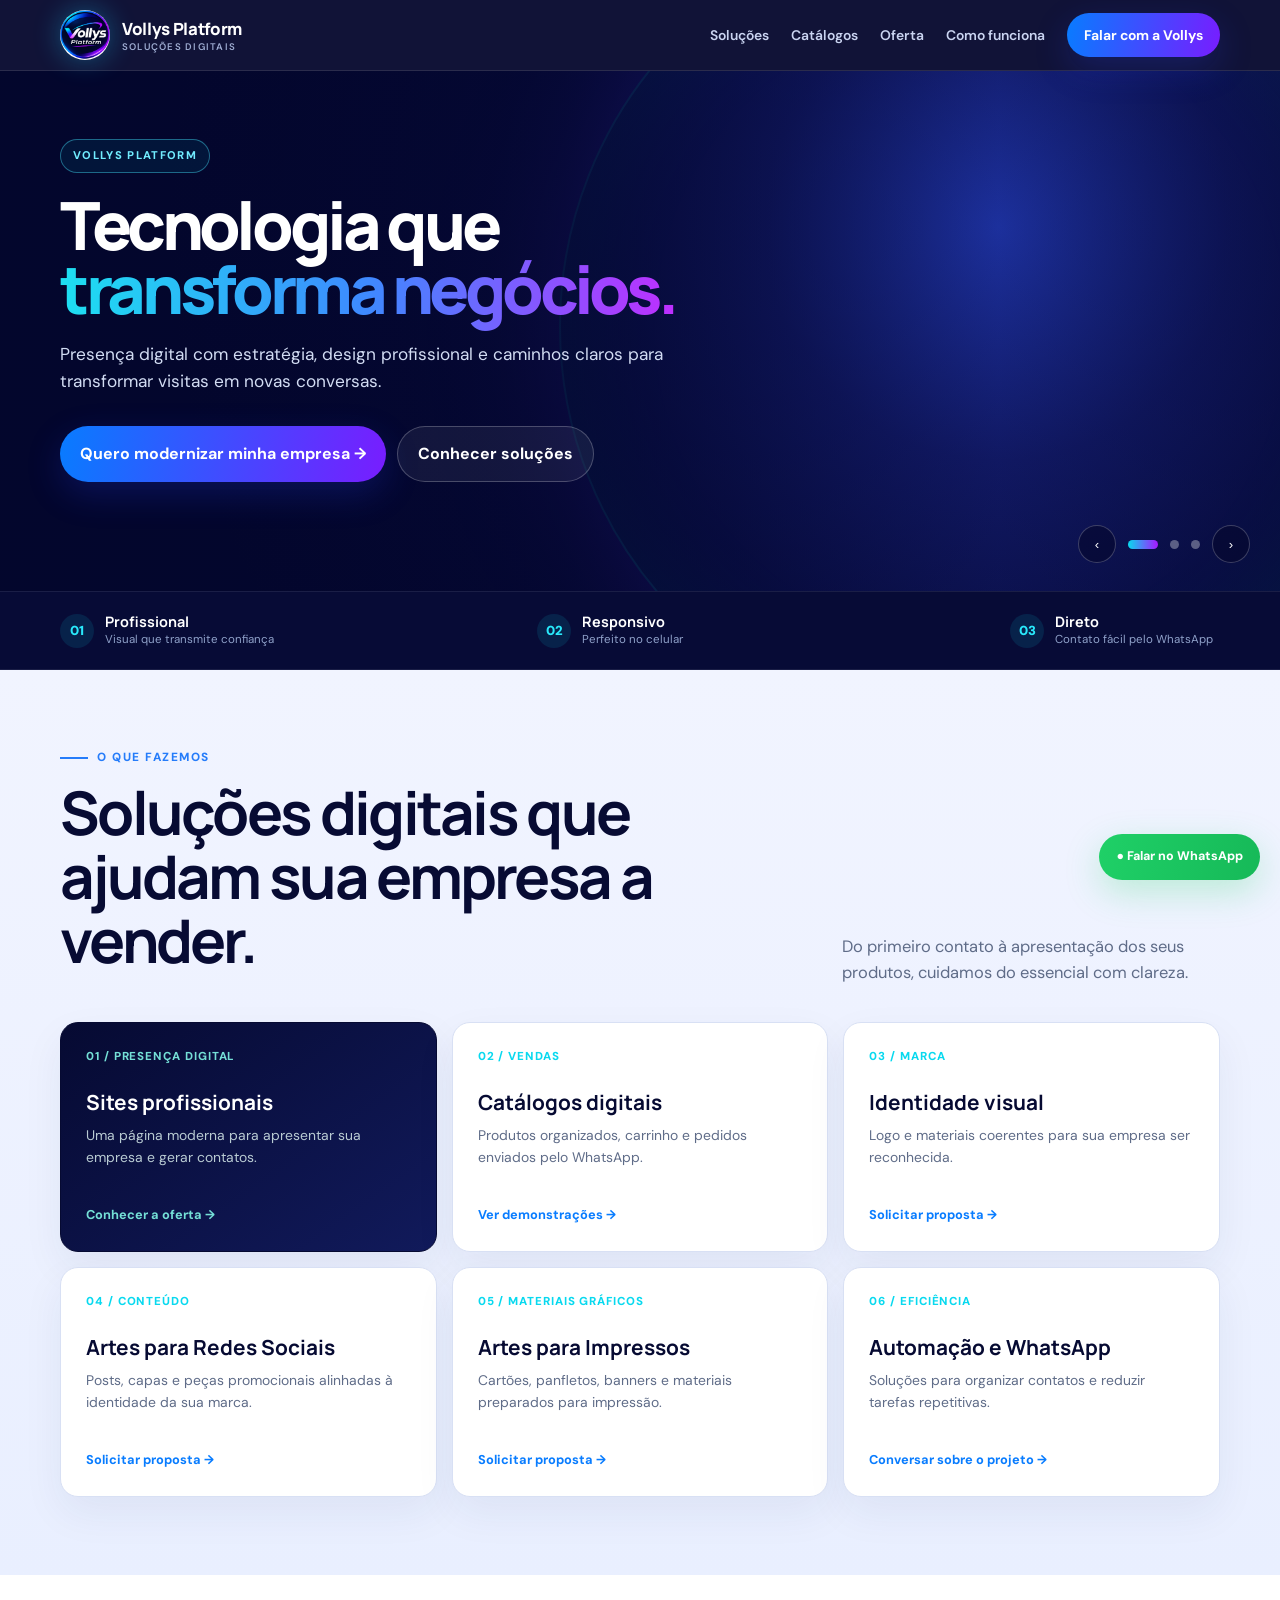
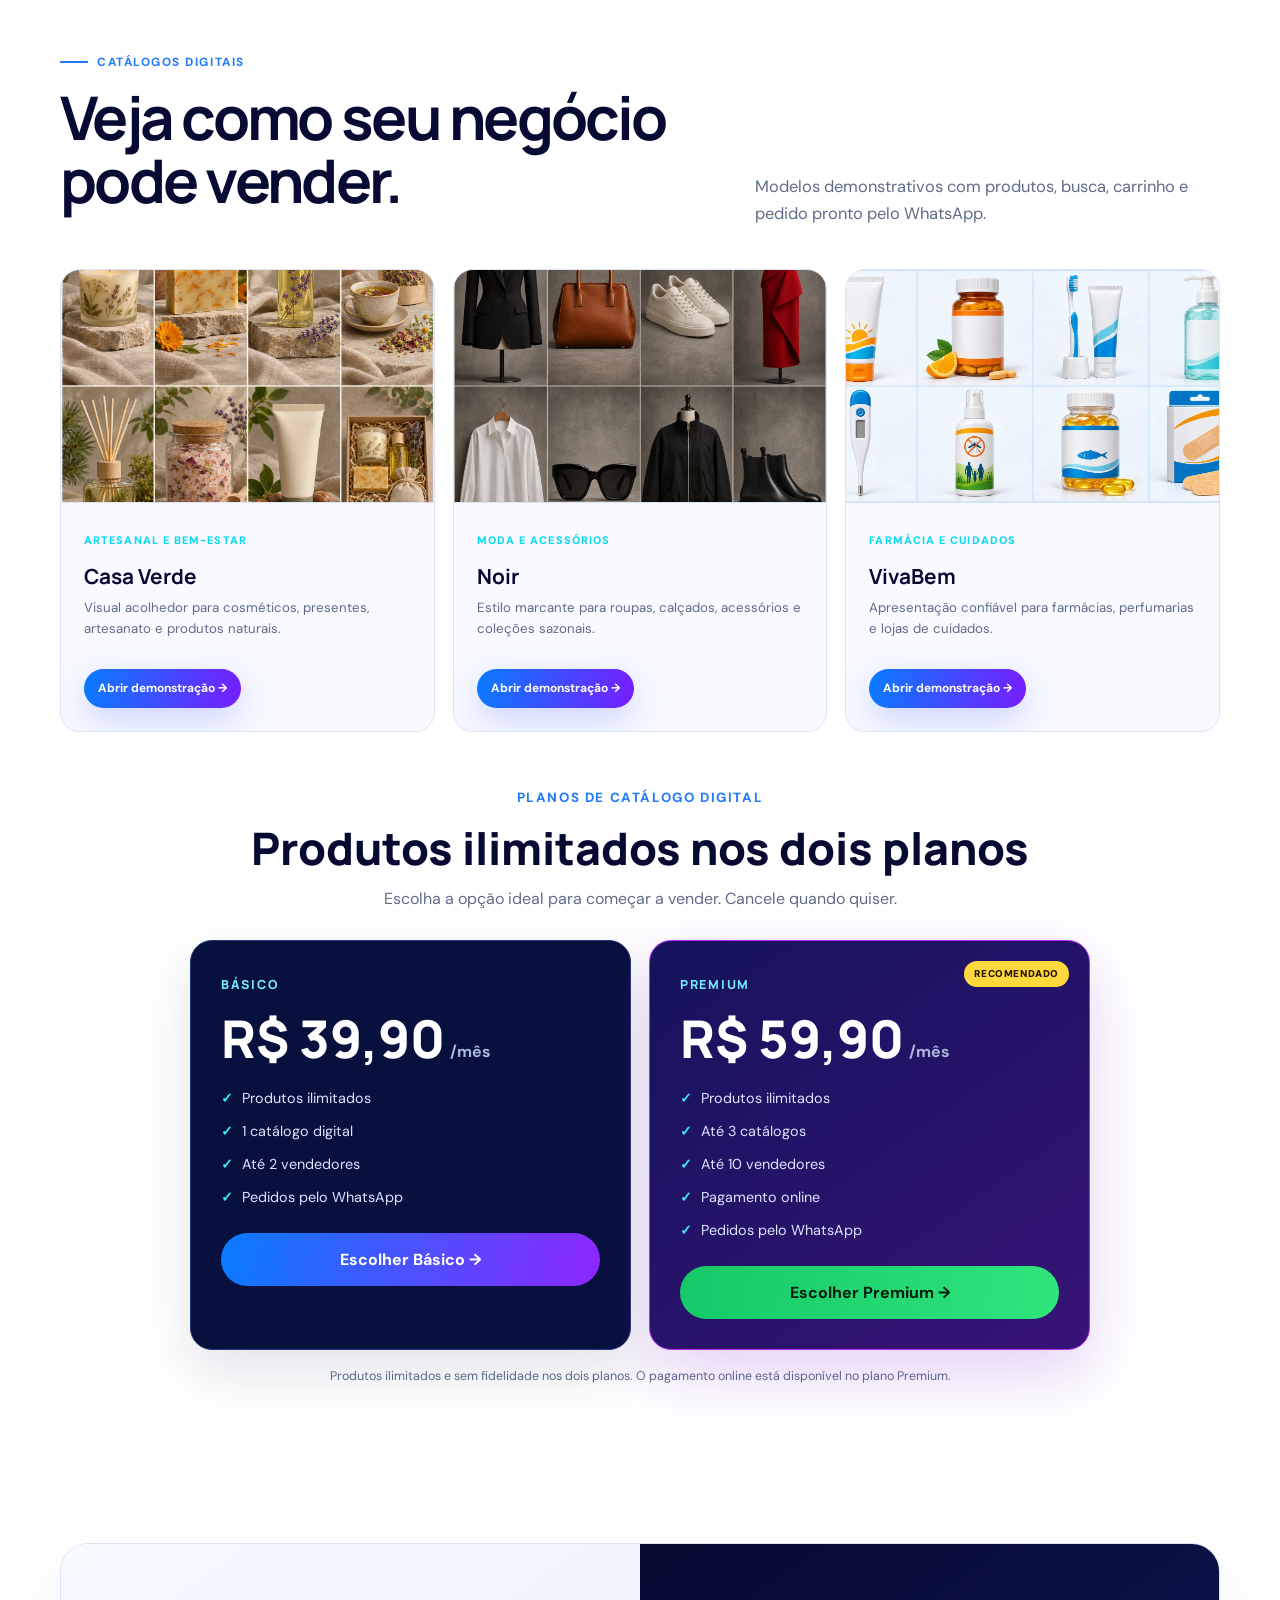
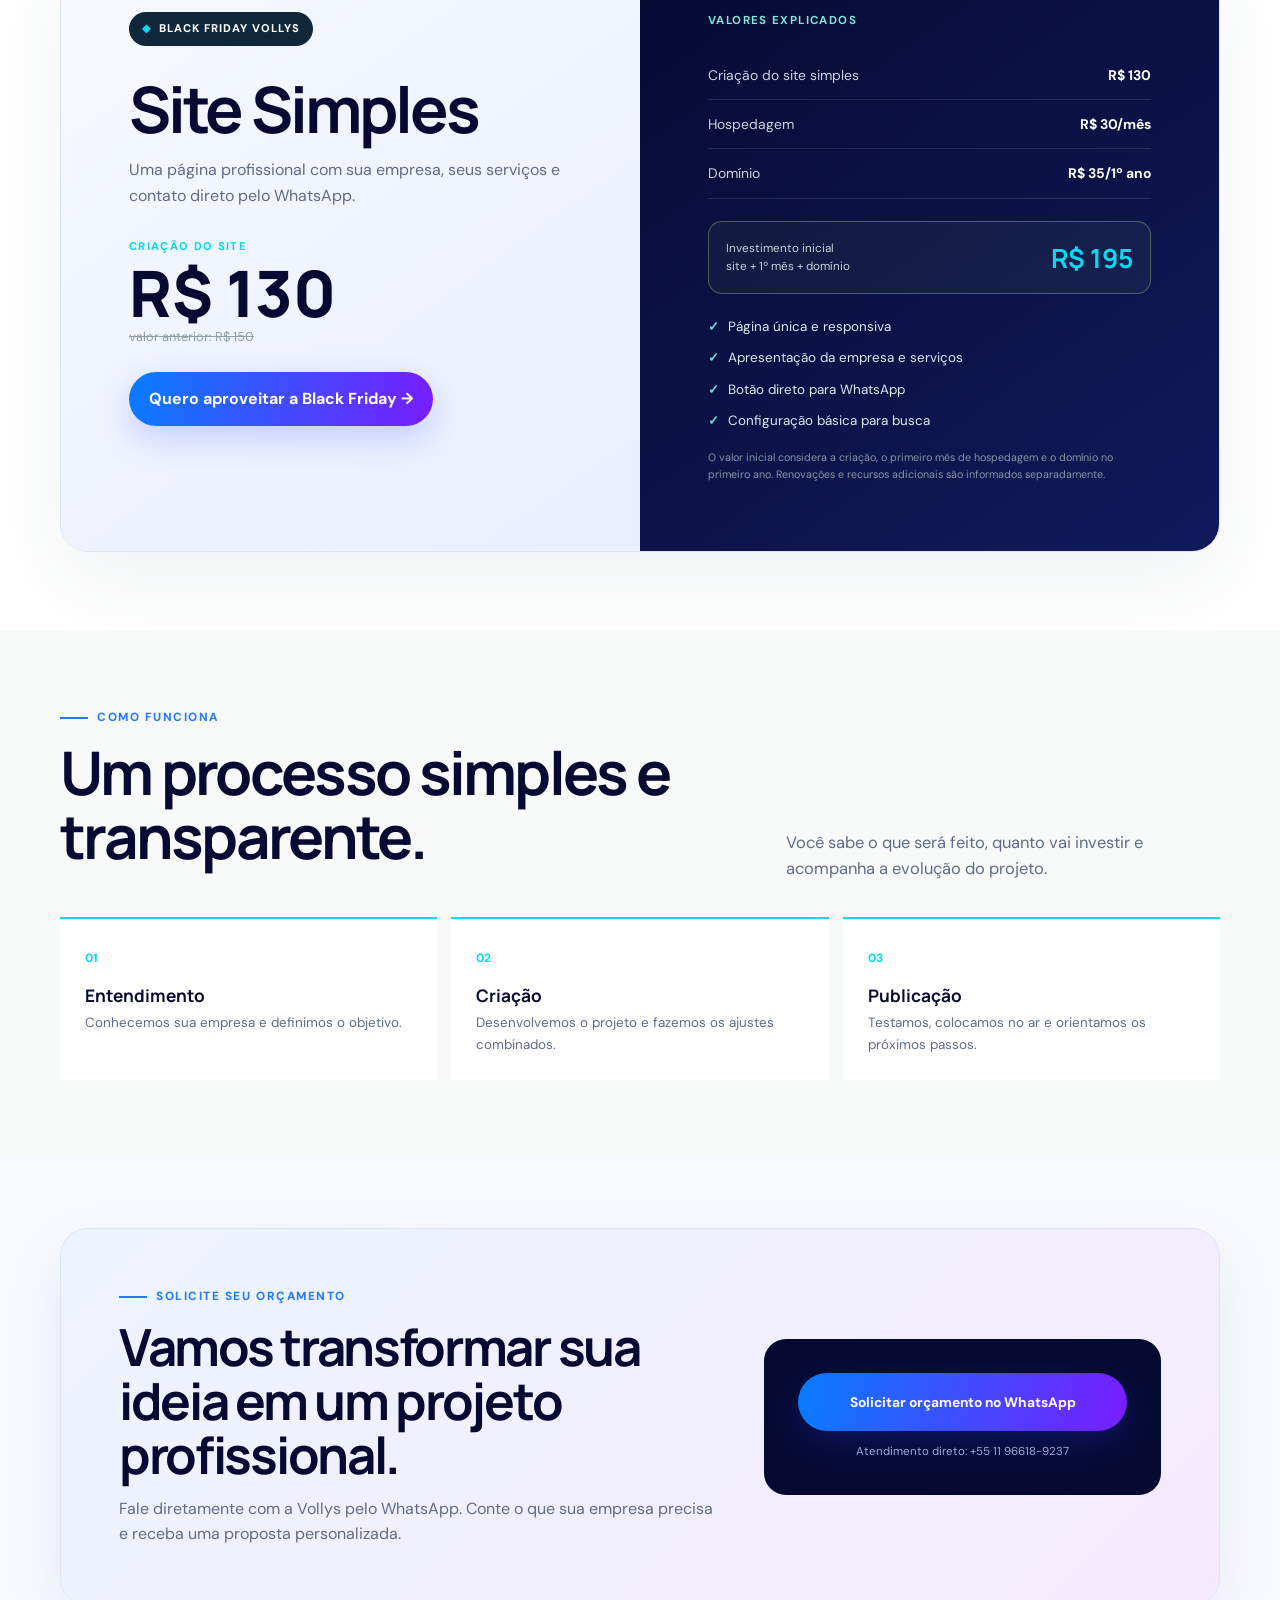
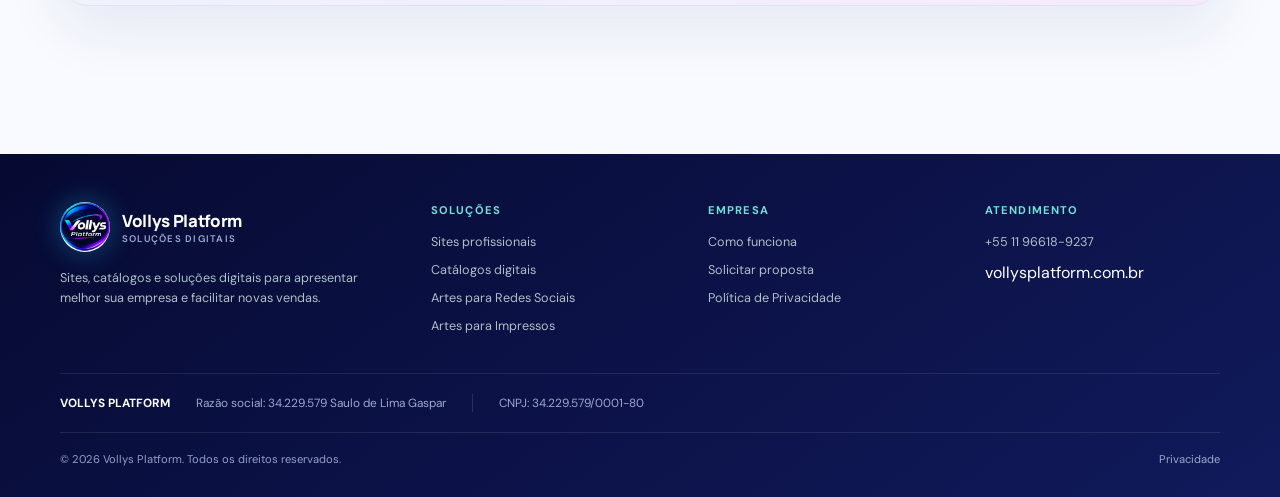
==== index.html @ c3d66399 "Corrige posição dos controles do carrossel" ====
<!DOCTYPE html><html lang="pt-BR"><head>
<meta charset="UTF-8"><meta name="viewport" content="width=device-width,initial-scale=1">
<title>Vollys Platform | Tecnologia que transforma negócios</title>
<meta name="description" content="Sites profissionais, catálogos digitais, automação e identidade visual para transformar sua presença digital em novas oportunidades.">
<link rel="canonical" href="https://vollysplatform.com.br/"><link rel="icon" href="assets/logo-vollys-2026.jpg?v=2"><link rel="apple-touch-icon" href="assets/logo-vollys-2026.jpg?v=2">
<meta property="og:title" content="Vollys Platform | Tecnologia que transforma negócios"><meta property="og:description" content="Sites profissionais, catálogos digitais e automação para sua empresa vender melhor."><meta property="og:image" content="https://vollysplatform.com.br/assets/capa-facebook-vollys.png?v=2">
<link rel="preconnect" href="https://fonts.googleapis.com"><link href="https://fonts.googleapis.com/css2?family=DM+Sans:wght@400;500;600;700&family=Manrope:wght@600;700;800&display=swap" rel="stylesheet">
<style>
:root{--ink:#10263a;--blue:#075b80;--teal:#14a9a4;--mint:#dff5f0;--paper:#fbfdfc;--soft:#eef4f5;--muted:#617584;--line:#dce7e9;--lime:#b9ed72}*{box-sizing:border-box;margin:0;padding:0}html{scroll-behavior:smooth}body{font-family:"DM Sans",sans-serif;color:var(--ink);background:var(--paper);line-height:1.6;overflow-x:hidden}a{text-decoration:none;color:inherit}.wrap{width:min(1160px,calc(100% - 40px));margin:auto}.kicker{display:flex;align-items:center;gap:9px;color:var(--teal);font-size:.74rem;font-weight:800;letter-spacing:.13em;text-transform:uppercase}.kicker:before{content:"";width:28px;height:2px;background:currentColor}.title{font:700 clamp(2.15rem,4.7vw,3.8rem)/1.06 Manrope;letter-spacing:-.045em;margin:14px 0}.intro{max-width:650px;color:var(--muted);font-size:1.03rem}.btn{display:inline-flex;align-items:center;justify-content:center;padding:14px 20px;border-radius:999px;font-weight:700;border:1px solid var(--line);transition:.2s;background:white}.btn:hover{transform:translateY(-2px);box-shadow:0 10px 28px #10263a14}.primary{background:var(--ink);color:white;border-color:var(--ink)}
.topnote{background:linear-gradient(90deg,#10263a,#075b80,#10263a);color:white;text-align:center;padding:10px 14px;font-size:.76rem;font-weight:600;letter-spacing:.02em}.topnote b{display:inline-block;background:var(--lime);color:#173315;border-radius:999px;padding:3px 10px;margin-right:7px;font-size:.68rem;letter-spacing:.08em}header{position:sticky;top:0;z-index:20;background:#fbfdfce9;backdrop-filter:blur(16px);border-bottom:1px solid #e6eeee}nav{height:84px;display:flex;align-items:center;justify-content:space-between}.brand img{width:64px;height:64px;object-fit:cover;border-radius:16px;box-shadow:0 7px 22px #173b4d18}.links{display:flex;align-items:center;gap:27px;color:#526978;font-size:.87rem;font-weight:600}.links a:hover{color:var(--ink)}.menu{display:none;border:0;background:none;color:var(--ink);font-size:1.5rem}
.bf-badge{display:inline-flex;align-items:center;gap:8px;background:#10263a;color:white;border-radius:999px;padding:8px 13px;font-size:.7rem;font-weight:800;letter-spacing:.09em;margin-bottom:15px}.bf-badge:before{content:"◆";color:var(--lime)}.hero{padding:78px 0 88px;background:linear-gradient(150deg,#fbfdfc 58%,#e8f6f3 58%)}.hero-grid{display:grid;grid-template-columns:1.05fr .95fr;align-items:center;gap:64px}.hero h1{font:700 clamp(3.15rem,6.5vw,5.65rem)/.98 Manrope;letter-spacing:-.07em;margin:20px 0 24px}.hero h1 span{color:var(--teal)}.hero-copy>p{color:var(--muted);font-size:1.1rem;max-width:610px}.actions{display:flex;gap:11px;flex-wrap:wrap;margin:30px 0 23px}.micro{display:flex;gap:18px;flex-wrap:wrap;font-size:.78rem;color:#59717e}.micro b{color:var(--teal)}.showcase{position:relative;padding:25px}.showcase:before{content:"";position:absolute;inset:0;border-radius:48% 52% 44% 56%;background:#cfeee7;transform:rotate(-6deg)}.site-card{position:relative;background:white;border:1px solid #d9e7e8;border-radius:24px;padding:25px;box-shadow:0 35px 75px #27495820;transform:rotate(2deg)}.site-top{display:flex;gap:6px;margin-bottom:26px}.site-top i{width:8px;height:8px;border-radius:50%;background:#dce5e7}.site-card small{color:var(--teal);font-weight:800;letter-spacing:.08em}.site-card h3{font:700 2.25rem/1.08 Manrope;letter-spacing:-.04em;margin:13px 0}.site-card p{color:var(--muted);font-size:.83rem}.site-cta{display:inline-block;background:var(--ink);color:white;border-radius:999px;padding:10px 15px;margin:22px 0;font-size:.72rem;font-weight:700}.site-lines{display:grid;grid-template-columns:1fr .7fr;gap:10px}.site-lines i{height:75px;border-radius:12px;background:var(--soft)}.site-lines i:last-child{background:var(--mint)}
.proof{padding:28px 0;border-block:1px solid var(--line);background:white}.proof-row{display:flex;justify-content:center;gap:55px;flex-wrap:wrap}.proof-item{display:flex;align-items:center;gap:11px;color:var(--muted);font-size:.82rem}.proof-item span{display:grid;place-items:center;width:34px;height:34px;border-radius:50%;background:var(--mint);color:var(--teal);font-weight:900}section{padding:96px 0}.split{display:grid;grid-template-columns:.85fr 1.15fr;gap:75px;align-items:start}.principles{display:grid;gap:13px}.principle{padding:22px;background:white;border:1px solid var(--line);border-radius:18px;display:grid;grid-template-columns:42px 1fr;gap:16px}.principle span{display:grid;place-items:center;width:42px;height:42px;border-radius:12px;background:var(--mint);color:var(--teal);font-weight:800}.principle h3{font:700 1.05rem Manrope;margin-bottom:3px}.principle p{color:var(--muted);font-size:.85rem}
.services-section{background:var(--soft)}.services-head{display:flex;justify-content:space-between;gap:30px;align-items:end}.services{display:grid;grid-template-columns:repeat(3,1fr);gap:15px;margin-top:43px}.service{background:white;border:1px solid var(--line);border-radius:18px;padding:25px;min-height:225px;display:flex;flex-direction:column}.service em{font-style:normal;color:var(--teal);font-weight:800;font-size:.72rem;letter-spacing:.08em}.service h3{font:700 1.3rem Manrope;margin:22px 0 8px}.service p{color:var(--muted);font-size:.87rem}.service a{margin-top:auto;padding-top:18px;color:var(--blue);font-size:.8rem;font-weight:700}.service.featured{background:var(--ink);color:white;border-color:var(--ink)}.service.featured p{color:#b9cbd3}.service.featured a,.service.featured em{color:#74dfd6}
.offer{background:white}.offer-card{display:grid;grid-template-columns:1fr 1fr;border:1px solid var(--line);border-radius:28px;overflow:hidden;box-shadow:0 30px 80px #25445312}.offer-copy{padding:clamp(35px,6vw,68px);background:linear-gradient(145deg,#f7fbfa,#e8f7f3)}.offer-copy h2{font:700 clamp(2.6rem,5vw,4.2rem)/1 Manrope;letter-spacing:-.05em;margin:16px 0}.offer-copy p{color:var(--muted)}.price{font:800 4rem/1 Manrope;margin:30px 0 2px}.price small{display:block;font:800 .7rem "DM Sans";color:var(--teal);letter-spacing:.12em;text-transform:uppercase;margin-bottom:8px}.was{color:#8ca0aa;text-decoration:line-through;font-size:.8rem}.offer-details{padding:clamp(35px,6vw,68px);background:var(--ink);color:white}.offer-details h3{color:#81e5dc;font-size:.72rem;letter-spacing:.12em;margin-bottom:20px}.row-price{display:flex;justify-content:space-between;gap:15px;padding:13px 0;border-bottom:1px solid #ffffff1c;color:#c8d6dc;font-size:.87rem}.row-price strong{color:white}.total{display:flex;justify-content:space-between;align-items:end;padding:17px;margin:22px 0;border:1px solid #b9ed7255;border-radius:14px;background:#b9ed720c}.total span{font-size:.73rem;color:#c3d3da}.total strong{font:700 1.65rem Manrope;color:var(--lime)}.checklist{list-style:none;display:grid;gap:10px;color:#dce8ec;font-size:.84rem}.checklist li:before{content:"✓";color:#74dfd6;font-weight:900;margin-right:9px}.note{color:#8198a3;font-size:.67rem;margin-top:17px}
.process{background:#f7faf9}.steps{display:grid;grid-template-columns:repeat(4,1fr);gap:14px;margin-top:42px}.step{padding:25px;border-top:2px solid var(--teal);background:white}.step span{color:var(--teal);font-size:.75rem;font-weight:800}.step h3{font:700 1.08rem Manrope;margin:15px 0 5px}.step p{color:var(--muted);font-size:.84rem}.faq-wrap{display:grid;grid-template-columns:.72fr 1.28fr;gap:70px}.faqs{display:grid;gap:9px}.faq{border-bottom:1px solid var(--line)}.faq button{width:100%;border:0;background:none;padding:18px 0;display:flex;justify-content:space-between;text-align:left;color:var(--ink);font-weight:700;cursor:pointer}.answer{display:none;color:var(--muted);font-size:.86rem;padding:0 25px 18px 0}.faq.open .answer{display:block}
.contact{padding-top:35px}.contact-card{display:grid;grid-template-columns:.8fr 1.2fr;gap:50px;background:#eef7f5;border-radius:28px;padding:clamp(30px,5vw,58px)}.contact-card h2{font:700 clamp(2.2rem,4vw,3.5rem)/1.05 Manrope;letter-spacing:-.045em;margin:14px 0}.contact-card p{color:var(--muted)}form{display:grid;gap:12px}.form-row{display:grid;grid-template-columns:1fr 1fr;gap:12px}.field{display:grid;gap:5px}.field label{font-size:.67rem;font-weight:800;color:#536c78}.field input,.field select,.field textarea{width:100%;background:white;color:var(--ink);border:1px solid #d2e1e2;border-radius:12px;padding:13px;outline:none}.field textarea{min-height:85px}.consent{display:flex;gap:8px;color:var(--muted);font-size:.7rem}.consent a{color:var(--blue);text-decoration:underline}.form-note{font-size:.67rem;color:var(--muted)}footer{margin-top:90px;background:var(--ink);color:white;padding:55px 0 95px}.footer-grid{display:grid;grid-template-columns:1.3fr 1fr 1fr;gap:35px}.footer-grid p,.footer-grid a{color:#aebfc7;font-size:.79rem}.footer-grid h3{color:#74dfd6;font-size:.7rem;letter-spacing:.1em;margin-bottom:12px}.foot-links{display:grid;gap:8px}.legal{margin-top:35px;padding-top:22px;border-top:1px solid #ffffff18;display:flex;justify-content:space-between;gap:15px;flex-wrap:wrap;color:#8197a1;font-size:.7rem}.wa{position:fixed;right:20px;bottom:20px;z-index:15;background:#25d366;color:#082512;padding:13px 17px;border-radius:999px;font-size:.78rem;font-weight:800;box-shadow:0 12px 35px #25d36642}
@media(max-width:900px){.hero-grid,.split,.offer-card,.faq-wrap,.contact-card{grid-template-columns:1fr}.services{grid-template-columns:1fr 1fr}.steps{grid-template-columns:1fr 1fr}.footer-grid{grid-template-columns:1fr 1fr}.footer-grid>div:first-child{grid-column:span 2}}@media(max-width:680px){.wrap{width:calc(100% - 28px)}.links{display:none;position:absolute;top:84px;left:0;right:0;padding:20px;background:#050932;flex-direction:column;align-items:stretch}.links.open{display:flex}.menu{display:block}.hero{padding:0}.hero h1{font-size:2.75rem}.showcase{padding:7px}.site-card{transform:none}.services-head{display:block}.services,.steps,.form-row,.footer-grid{grid-template-columns:1fr}.footer-grid>div:first-child{grid-column:auto}.offer-copy,.offer-details{padding:32px 25px}section{padding:72px 0}.wa span{display:none}.wa{padding:15px;border-radius:50%}}

/* Identidade Vollys 2026 */
:root{--ink:#060a32;--blue:#087cff;--teal:#08d9ef;--violet:#a817ff;--mint:#e8f7ff;--paper:#f8faff;--soft:#edf2ff;--muted:#5f6c88;--line:#dce3f4;--lime:#08d9ef}body{background:var(--paper)}.topnote{background:linear-gradient(90deg,#05072d,#0b2b78,#4b0c88,#05072d);font-size:.78rem}.topnote b{background:linear-gradient(90deg,#08d9ef,#8d42ff);color:white}.brand{display:flex;align-items:center;gap:12px}.brand img{width:62px;height:62px;border-radius:50%;box-shadow:0 0 28px #1acfff55}.brand-name{font:800 1.05rem Manrope;color:white;letter-spacing:-.02em}.brand-name small{display:block;color:#9eacd1;font:600 .6rem "DM Sans";letter-spacing:.13em;text-transform:uppercase}header{background:#05072df2;border-bottom:1px solid #ffffff1c}.links{color:#cad4f1}.links a:hover{color:white}.menu{color:white}.primary{background:linear-gradient(100deg,#087cff,#781dff);border:0;box-shadow:0 12px 35px #273fff35}.primary:hover{box-shadow:0 16px 40px #273fff55}.kicker{color:#257cfa}.title{color:#070b33}.hero{position:relative;padding:0;background:#04072c;color:white}.carousel{position:relative;min-height:640px;overflow:hidden}.slide{position:absolute;inset:0;opacity:0;visibility:hidden;transition:opacity .7s ease;display:grid;align-items:center;background-size:cover;background-position:center}.slide.active{opacity:1;visibility:visible;z-index:1}.slide:after{content:"";position:absolute;inset:0;background:linear-gradient(90deg,#03062de8 0%,#03062dbf 44%,#03062d36 78%,#03062d80 100%)}.slide-one{background-image:url('assets/capa-facebook-vollys.png?v=2')}.slide-two{background:radial-gradient(circle at 78% 30%,#6120c9 0,#102a80 27%,#05072d 62%)}.slide-three{background:radial-gradient(circle at 70% 45%,#046ca8 0,#14206c 34%,#05072d 67%)}.slide-inner{position:relative;z-index:2;width:min(1160px,calc(100% - 40px));margin:auto;padding:90px 0 110px}.slide-copy{max-width:680px}.slide-copy .eyebrow{display:inline-flex;padding:7px 12px;border:1px solid #47e7ff66;border-radius:999px;background:#08d9ef12;color:#71ecff;font-weight:800;font-size:.7rem;letter-spacing:.12em}.slide h1,.slide h2{font:800 clamp(3rem,6vw,5.8rem)/.96 Manrope;letter-spacing:-.065em;margin:20px 0}.slide h1 span,.slide h2 span{background:linear-gradient(90deg,#1ddff1,#3e89ff,#be2fff);-webkit-background-clip:text;background-clip:text;color:transparent}.slide p{max-width:610px;color:#d2dcf3;font-size:1.08rem}.slide .btn:not(.primary){background:#ffffff10;color:white;border-color:#ffffff3a}.slide-visual{position:absolute;right:7%;top:50%;transform:translateY(-50%);width:min(32vw,390px);aspect-ratio:1;border-radius:50%;padding:14px;background:linear-gradient(135deg,#10ddf2,#1a5fff,#c018ff);box-shadow:0 0 100px #166fff55}.slide-visual img{width:100%;height:100%;object-fit:cover;border-radius:50%;display:block}.catalog-stack{position:absolute;right:5%;top:50%;transform:translateY(-50%);display:grid;grid-template-columns:repeat(2,minmax(150px,220px));gap:16px;transform-origin:center}.catalog-stack img{width:100%;aspect-ratio:1.3;object-fit:cover;border-radius:20px;border:1px solid #ffffff32;box-shadow:0 25px 60px #0006}.carousel-controls{position:absolute;z-index:4;left:50%;bottom:30px;transform:translateX(-50%);display:flex;align-items:center;gap:12px}.carousel-dot{width:9px;height:9px;border-radius:50%;border:0;background:#ffffff55;cursor:pointer}.carousel-dot.active{width:30px;border-radius:8px;background:linear-gradient(90deg,#08d9ef,#a817ff)}.carousel-arrow{display:grid;place-items:center;width:38px;height:38px;border-radius:50%;border:1px solid #ffffff38;background:#05072d99;color:white;cursor:pointer}.proof{background:#070b36;border-color:#ffffff14}.proof-item{color:#c9d4ef}.proof-item span{background:#10dff11b;color:#29e9fb}.services-section{background:linear-gradient(180deg,#f1f4ff,#e9efff)}.service{border-color:#d8e0f4;box-shadow:0 16px 40px #1d2c6510}.service.featured,.offer-details,footer{background:linear-gradient(145deg,#060a32,#111a5b)}.offer-copy{background:linear-gradient(145deg,#f7f9ff,#e8efff)}.contact-card{background:linear-gradient(135deg,#edf4ff,#f5eaff)}.wa{background:linear-gradient(100deg,#1fd067,#16b958);color:white}.demos-section{background:#fff}.catalog-offer{background:linear-gradient(120deg,#060a32,#172b7e)!important}.legal{color:#91a0c5}
.slide-one{background:radial-gradient(circle at 78% 30%,#233bba 0,#141d70 22%,#090d42 48%,#03062b 78%)!important}.slide-one:before{content:"";position:absolute;right:-8%;top:-30%;width:64vw;height:64vw;border-radius:50%;border:2px solid #19dff044;box-shadow:0 0 130px #652dff55,inset 0 0 100px #0bdff022}
@media(max-width:900px){.slide-visual,.catalog-stack{opacity:.28;right:-8%;filter:saturate(.9)}.slide-copy{max-width:78%}.carousel{min-height:600px}}
/* Organização compacta */
header nav{height:70px}.brand img{width:50px;height:50px}.links{gap:22px}.links .btn{padding:11px 17px}.carousel{min-height:520px}.slide-inner{padding:68px 0 92px}.slide h1,.slide h2{font-size:clamp(2.7rem,5.2vw,4.8rem);max-width:720px}.proof{padding:20px 0}.proof-row{justify-content:space-between;gap:22px}.proof-item{min-width:210px}.proof-item div{display:grid}.proof-item strong{color:white;font:700 .9rem Manrope}.proof-item small{color:#8fa1c9;font-size:.72rem}.services-section,section{padding:78px 0}.services{grid-template-columns:repeat(3,1fr);margin-top:35px}.service{min-height:230px}.process-heading{display:flex;align-items:end;justify-content:space-between;gap:40px}.steps{grid-template-columns:repeat(3,1fr);margin-top:34px}.contact{padding-top:70px}footer{margin-top:70px;padding:48px 0 28px}.footer-grid{grid-template-columns:1.4fr repeat(3,1fr);gap:42px}.footer-about p{margin-top:16px;max-width:330px}.company-data{display:flex;flex-wrap:wrap;gap:10px 26px;margin-top:36px;padding:20px 0;border-top:1px solid #ffffff18;color:#9aa9cc;font-size:.74rem}.company-data strong{color:white}.company-data span+span{padding-left:26px;border-left:1px solid #ffffff20}.legal{margin-top:0;padding-top:18px}.legal a{color:#9aa9cc}
.cta-card{grid-template-columns:1.2fr .8fr;align-items:center;background:linear-gradient(135deg,#edf4ff,#f5eaff);border:1px solid #dde4f8;box-shadow:0 24px 60px #18286b14}.cta-card h2{max-width:720px}.cta-action{display:grid;justify-items:center;gap:12px;padding:34px;border-radius:22px;background:#060a32}.cta-whatsapp{width:100%;min-height:58px;text-align:center;white-space:nowrap;font-size:.86rem}.cta-action small{color:#9cadd3;font-size:.72rem}
@media(max-width:1000px){.services{grid-template-columns:1fr 1fr}.footer-grid{grid-template-columns:1.3fr 1fr 1fr}.footer-grid>div:last-child{grid-column:2}.company-data span+span{padding-left:0;border-left:0}.cta-card{grid-template-columns:1fr}.cta-action{justify-items:stretch}}
@media(max-width:680px){.brand-name{display:none}.carousel{min-height:570px}.slide-inner{padding:62px 0 110px}.slide-copy{max-width:100%}.slide:after{background:#03062ddd}.slide h1,.slide h2{font-size:2.65rem}.slide-visual{width:75vw;right:-30%;opacity:.22}.catalog-stack{right:-38%;opacity:.18}.services-section,section{padding:60px 0}.proof-row{display:grid;grid-template-columns:1fr}.proof-item{min-width:0}.services{grid-template-columns:1fr}.process-heading{display:block}.steps{grid-template-columns:1fr}.footer-grid{grid-template-columns:1fr;gap:28px}.footer-grid>div:last-child{grid-column:auto}.company-data{display:grid}.topnote{font-size:.68rem}.topnote b{display:none}}
/* Evita sobreposição dos controles do carrossel com os botões */
.carousel-controls{left:auto;right:30px;bottom:28px;transform:none}
@media(max-width:680px){.carousel{min-height:600px}.slide-inner{padding-bottom:145px}.carousel-controls{right:auto;left:50%;bottom:24px;transform:translateX(-50%)}}
</style><link rel="stylesheet" href="demos.css?v=planos-ilimitados"><script src="demos-section.js?v=planos-ilimitados" defer></script></head><body>
<header><nav class="wrap"><a class="brand" href="#top"><img src="assets/logo-vollys-2026.jpg?v=2" alt="Vollys Platform"><span class="brand-name">Vollys Platform<small>Soluções digitais</small></span></a><button class="menu" aria-label="Abrir menu">☰</button><div class="links"><a href="#solucoes">Soluções</a><a href="#demonstracoes">Catálogos</a><a href="#oferta">Oferta</a><a href="#processo">Como funciona</a><a class="btn primary" href="#orcamento">Falar com a Vollys</a></div></nav></header>
<main id="top"><section class="hero" aria-label="Destaques Vollys"><div class="carousel" id="hero-carousel">
<article class="slide slide-one active"><div class="slide-inner"><div class="slide-copy"><span class="eyebrow">VOLLYS PLATFORM</span><h1>Tecnologia que <span>transforma negócios.</span></h1><p>Presença digital com estratégia, design profissional e caminhos claros para transformar visitas em novas conversas.</p><div class="actions"><a class="btn primary" href="#orcamento">Quero modernizar minha empresa →</a><a class="btn" href="#solucoes">Conhecer soluções</a></div></div></div></article>
<article class="slide slide-two"><div class="slide-inner"><div class="slide-copy"><span class="eyebrow">SITES PROFISSIONAIS</span><h2>Um site que transmite <span>confiança.</span></h2><p>Experiência moderna, rápida e adaptada ao celular para apresentar sua empresa e facilitar o contato pelo WhatsApp.</p><div class="actions"><a class="btn primary" href="#oferta">Ver oferta do site →</a><a class="btn" href="https://wa.me/5511966189237?text=Ol%C3%A1%21%20Quero%20um%20site%20profissional%20para%20minha%20empresa." target="_blank">Falar no WhatsApp</a></div></div><div class="slide-visual"><img src="assets/logo-vollys-2026.jpg?v=2" alt="Novo logo Vollys Platform"></div></div></article>
<article class="slide slide-three"><div class="slide-inner"><div class="slide-copy"><span class="eyebrow">CATÁLOGOS DIGITAIS</span><h2>Produtos ilimitados para <span>vender mais.</span></h2><p>Planos a partir de R$ 39,90 por mês, com pedidos pelo WhatsApp. No Premium, seu cliente também pode pagar online.</p><div class="actions"><a class="btn primary" href="#demonstracoes">Ver planos e demonstrações →</a><a class="btn" href="https://wa.me/5511966189237?text=Ol%C3%A1%21%20Quero%20conhecer%20os%20planos%20do%20Cat%C3%A1logo%20Digital%20com%20produtos%20ilimitados." target="_blank" rel="noopener">Quero meu catálogo</a></div></div><div class="catalog-stack"><img src="demos/natural/products-real.webp" alt="Catálogo de produtos naturais"><img src="demos/moda/products-real.webp" alt="Catálogo de moda"><img src="demos/farmacia/products-real.webp" alt="Catálogo de farmácia"></div></div></article>
<div class="carousel-controls"><button class="carousel-arrow prev" aria-label="Destaque anterior">‹</button><button class="carousel-dot active" aria-label="Ir ao destaque 1"></button><button class="carousel-dot" aria-label="Ir ao destaque 2"></button><button class="carousel-dot" aria-label="Ir ao destaque 3"></button><button class="carousel-arrow next" aria-label="Próximo destaque">›</button></div></div></section>
<div class="proof"><div class="wrap proof-row"><div class="proof-item"><span>01</span><div><strong>Profissional</strong><small>Visual que transmite confiança</small></div></div><div class="proof-item"><span>02</span><div><strong>Responsivo</strong><small>Perfeito no celular</small></div></div><div class="proof-item"><span>03</span><div><strong>Direto</strong><small>Contato fácil pelo WhatsApp</small></div></div></div></div>
<section class="services-section" id="solucoes"><div class="wrap"><div class="services-head"><div><div class="kicker">O que fazemos</div><h2 class="title">Soluções digitais que ajudam sua empresa a vender.</h2></div><p class="intro">Do primeiro contato à apresentação dos seus produtos, cuidamos do essencial com clareza.</p></div><div class="services"><article class="service featured"><em>01 / PRESENÇA DIGITAL</em><h3>Sites profissionais</h3><p>Uma página moderna para apresentar sua empresa e gerar contatos.</p><a href="#oferta">Conhecer a oferta →</a></article><article class="service"><em>02 / VENDAS</em><h3>Catálogos digitais</h3><p>Produtos organizados, carrinho e pedidos enviados pelo WhatsApp.</p><a href="#demonstracoes">Ver demonstrações →</a></article><article class="service"><em>03 / MARCA</em><h3>Identidade visual</h3><p>Logo e materiais coerentes para sua empresa ser reconhecida.</p><a href="#orcamento">Solicitar proposta →</a></article><article class="service"><em>04 / CONTEÚDO</em><h3>Artes para Redes Sociais</h3><p>Posts, capas e peças promocionais alinhadas à identidade da sua marca.</p><a href="#orcamento">Solicitar proposta →</a></article><article class="service"><em>05 / MATERIAIS GRÁFICOS</em><h3>Artes para Impressos</h3><p>Cartões, panfletos, banners e materiais preparados para impressão.</p><a href="#orcamento">Solicitar proposta →</a></article><article class="service"><em>06 / EFICIÊNCIA</em><h3>Automação e WhatsApp</h3><p>Soluções para organizar contatos e reduzir tarefas repetitivas.</p><a href="#orcamento">Conversar sobre o projeto →</a></article></div></div></section>
<section class="offer" id="oferta"><div class="wrap offer-card"><div class="offer-copy"><div class="bf-badge">BLACK FRIDAY VOLLYS</div><h2>Site Simples</h2><p>Uma página profissional com sua empresa, seus serviços e contato direto pelo WhatsApp.</p><div class="price"><small>Criação do site</small>R$ 130</div><div class="was">valor anterior: R$ 150</div><a class="btn primary" style="margin-top:25px" href="https://wa.me/5511966189237?text=Ol%C3%A1%21%20Quero%20aproveitar%20a%20Black%20Friday%20do%20site%20simples%20por%20R%24%20130." target="_blank">Quero aproveitar a Black Friday →</a></div><div class="offer-details"><h3>VALORES EXPLICADOS</h3><div class="row-price"><span>Criação do site simples</span><strong>R$ 130</strong></div><div class="row-price"><span>Hospedagem</span><strong>R$ 30/mês</strong></div><div class="row-price"><span>Domínio</span><strong>R$ 35/1º ano</strong></div><div class="total"><span>Investimento inicial<br>site + 1º mês + domínio</span><strong>R$ 195</strong></div><ul class="checklist"><li>Página única e responsiva</li><li>Apresentação da empresa e serviços</li><li>Botão direto para WhatsApp</li><li>Configuração básica para busca</li></ul><p class="note">O valor inicial considera a criação, o primeiro mês de hospedagem e o domínio no primeiro ano. Renovações e recursos adicionais são informados separadamente.</p></div></div></section>
<section class="process" id="processo"><div class="wrap"><div class="process-heading"><div><div class="kicker">Como funciona</div><h2 class="title">Um processo simples e transparente.</h2></div><p class="intro">Você sabe o que será feito, quanto vai investir e acompanha a evolução do projeto.</p></div><div class="steps"><article class="step"><span>01</span><h3>Entendimento</h3><p>Conhecemos sua empresa e definimos o objetivo.</p></article><article class="step"><span>02</span><h3>Criação</h3><p>Desenvolvemos o projeto e fazemos os ajustes combinados.</p></article><article class="step"><span>03</span><h3>Publicação</h3><p>Testamos, colocamos no ar e orientamos os próximos passos.</p></article></div></div></section>
<section class="contact" id="orcamento"><div class="wrap contact-card cta-card"><div><div class="kicker">Solicite seu orçamento</div><h2>Vamos transformar sua ideia em um projeto profissional.</h2><p>Fale diretamente com a Vollys pelo WhatsApp. Conte o que sua empresa precisa e receba uma proposta personalizada.</p></div><div class="cta-action"><a class="btn primary cta-whatsapp" href="https://wa.me/5511966189237?text=Ol%C3%A1%21%20Vim%20pelo%20site%20da%20Vollys%20Platform%20e%20gostaria%20de%20solicitar%20um%20or%C3%A7amento." target="_blank" rel="noopener">Solicitar orçamento no WhatsApp</a><small>Atendimento direto: +55 11 96618-9237</small></div></div></section></main>
<footer><div class="wrap"><div class="footer-grid"><div class="footer-about"><a class="brand" href="#top"><img src="assets/logo-vollys-2026.jpg?v=2" alt="Vollys Platform"><span class="brand-name">Vollys Platform<small>Soluções digitais</small></span></a><p>Sites, catálogos e soluções digitais para apresentar melhor sua empresa e facilitar novas vendas.</p></div><div><h3>SOLUÇÕES</h3><div class="foot-links"><a href="#solucoes">Sites profissionais</a><a href="#demonstracoes">Catálogos digitais</a><a href="#orcamento">Artes para Redes Sociais</a><a href="#orcamento">Artes para Impressos</a></div></div><div><h3>EMPRESA</h3><div class="foot-links"><a href="#processo">Como funciona</a><a href="#orcamento">Solicitar proposta</a><a href="privacidade.html">Política de Privacidade</a></div></div><div><h3>ATENDIMENTO</h3><div class="foot-links"><a href="https://wa.me/5511966189237" target="_blank">+55 11 96618-9237</a><span>vollysplatform.com.br</span></div></div></div><div class="company-data"><strong>VOLLYS PLATFORM</strong><span>Razão social: 34.229.579 Saulo de Lima Gaspar</span><span>CNPJ: 34.229.579/0001-80</span></div><div class="legal"><span>© 2026 Vollys Platform. Todos os direitos reservados.</span><span><a href="privacidade.html">Privacidade</a></span></div></div></footer>
<a class="wa" href="https://wa.me/5511966189237?text=Ol%C3%A1%21%20Vim%20pelo%20site%20da%20Vollys%20Platform." target="_blank" aria-label="Falar no WhatsApp">● <span>Falar no WhatsApp</span></a>
<script>const menu=document.querySelector('.menu'),links=document.querySelector('.links');menu.onclick=()=>links.classList.toggle('open');links.querySelectorAll('a').forEach(a=>a.onclick=()=>links.classList.remove('open'));const slides=[...document.querySelectorAll('.slide')],dots=[...document.querySelectorAll('.carousel-dot')];let current=0,timer;function showSlide(i){current=(i+slides.length)%slides.length;slides.forEach((s,n)=>s.classList.toggle('active',n===current));dots.forEach((d,n)=>d.classList.toggle('active',n===current));clearInterval(timer);timer=setInterval(()=>showSlide(current+1),6500)}document.querySelector('.carousel-arrow.prev').onclick=()=>showSlide(current-1);document.querySelector('.carousel-arrow.next').onclick=()=>showSlide(current+1);dots.forEach((d,i)=>d.onclick=()=>showSlide(i));showSlide(0);</script></body></html>
---- demos.css ----
.demos-section{background:#fff}.demos-head{display:flex;justify-content:space-between;align-items:end;gap:30px}.demo-grid{display:grid;grid-template-columns:repeat(3,1fr);gap:18px;margin-top:42px}.demo-card{border:1px solid var(--line);border-radius:20px;overflow:hidden;background:var(--paper);transition:.25s}.demo-card:hover{transform:translateY(-5px);box-shadow:0 22px 55px #10263a16}.demo-preview{display:block;aspect-ratio:16/10;overflow:hidden;background:var(--soft);border-bottom:1px solid var(--line)}.demo-preview img{width:100%;height:100%;object-fit:cover;transition:.35s}.demo-card:hover .demo-preview img{transform:scale(1.025)}.demo-body{padding:23px}.demo-type{color:var(--teal);font-size:.68rem;font-weight:800;letter-spacing:.1em}.demo-body h3{font:700 1.3rem Manrope;margin:10px 0 7px}.demo-body p{color:var(--muted);font-size:.83rem;min-height:54px}.demo-actions{display:flex;gap:9px;flex-wrap:wrap;margin-top:18px}.demo-actions .btn{font-size:.75rem;padding:10px 14px}.catalog-offer{margin-top:28px;padding:28px;border-radius:20px;background:var(--ink);color:white;display:grid;grid-template-columns:1.15fr .85fr auto;align-items:center;gap:25px}.catalog-offer small{color:#74dfd6;font-weight:800;letter-spacing:.1em}.catalog-offer h3{font:700 1.45rem Manrope;margin:7px 0}.catalog-offer p{color:#b9cbd3;font-size:.8rem}.catalog-price{text-align:center}.catalog-price del{display:block;color:#8198a3;font-size:.8rem}.catalog-price strong{font:800 2.5rem Manrope;color:var(--lime)}.catalog-price span{display:block;font-size:.7rem;color:#b9cbd3}.catalog-offer .btn{white-space:nowrap;background:linear-gradient(100deg,#087cff,#781dff);color:#fff;border-color:transparent;box-shadow:0 10px 28px #273fff45}.catalog-offer .btn:hover{color:#fff;box-shadow:0 14px 34px #273fff65}.demo-note{margin-top:17px;color:var(--muted);font-size:.75rem}@media(max-width:900px){.demo-grid{grid-template-columns:1fr 1fr}.catalog-offer{grid-template-columns:1fr auto}}@media(max-width:680px){.demos-head{display:block}.demo-grid{grid-template-columns:1fr}.catalog-offer{grid-template-columns:1fr;text-align:left}.catalog-price{text-align:left}}

/* Planos de catálogo */
.catalog-heading{margin-top:52px;text-align:center}.catalog-heading small{color:#257cfa;font-weight:800;letter-spacing:.12em}.catalog-heading h3{font:800 clamp(1.8rem,4vw,2.8rem) Manrope;margin:8px 0}.catalog-heading p{color:var(--muted)}.catalog-plans{display:grid;grid-template-columns:1fr 1fr;gap:18px;max-width:900px;margin:28px auto 0}.catalog-plan{position:relative;padding:30px;border-radius:22px;background:#08103e;color:white;border:1px solid #263677;box-shadow:0 22px 55px #17245b20}.catalog-plan.featured-plan{background:linear-gradient(145deg,#14135c,#371375);border-color:#b12cff;box-shadow:0 24px 65px #7518c833}.plan-name{font:800 .78rem Manrope;letter-spacing:.14em;color:#71eaff}.plan-price{display:flex;align-items:end;gap:5px;margin:16px 0 22px}.plan-price strong{font:800 clamp(2.2rem,5vw,3.25rem)/1 Manrope;color:white}.plan-price span{color:#aab8db;font-weight:700}.catalog-plan ul{list-style:none;display:grid;gap:10px;margin-bottom:24px;color:#dce5ff;font-size:.9rem}.catalog-plan li:before{content:"✓";color:#39e8f4;font-weight:900;margin-right:9px}.catalog-plan .btn{width:100%;background:linear-gradient(100deg,#087cff,#8d27ff);color:white;border:0}.featured-plan .btn{background:linear-gradient(100deg,#15c968,#30e57c);color:#041c0d}.recommended{position:absolute;right:20px;top:20px;background:#ffd83d;color:#241600;border-radius:999px;padding:5px 10px;font-size:.62rem;font-weight:900;letter-spacing:.06em}.catalog-plans+.demo-note{text-align:center;margin-top:17px;font-size:.78rem}@media(max-width:680px){.catalog-plans{grid-template-columns:1fr}.catalog-heading,.catalog-plans+.demo-note{text-align:left}}
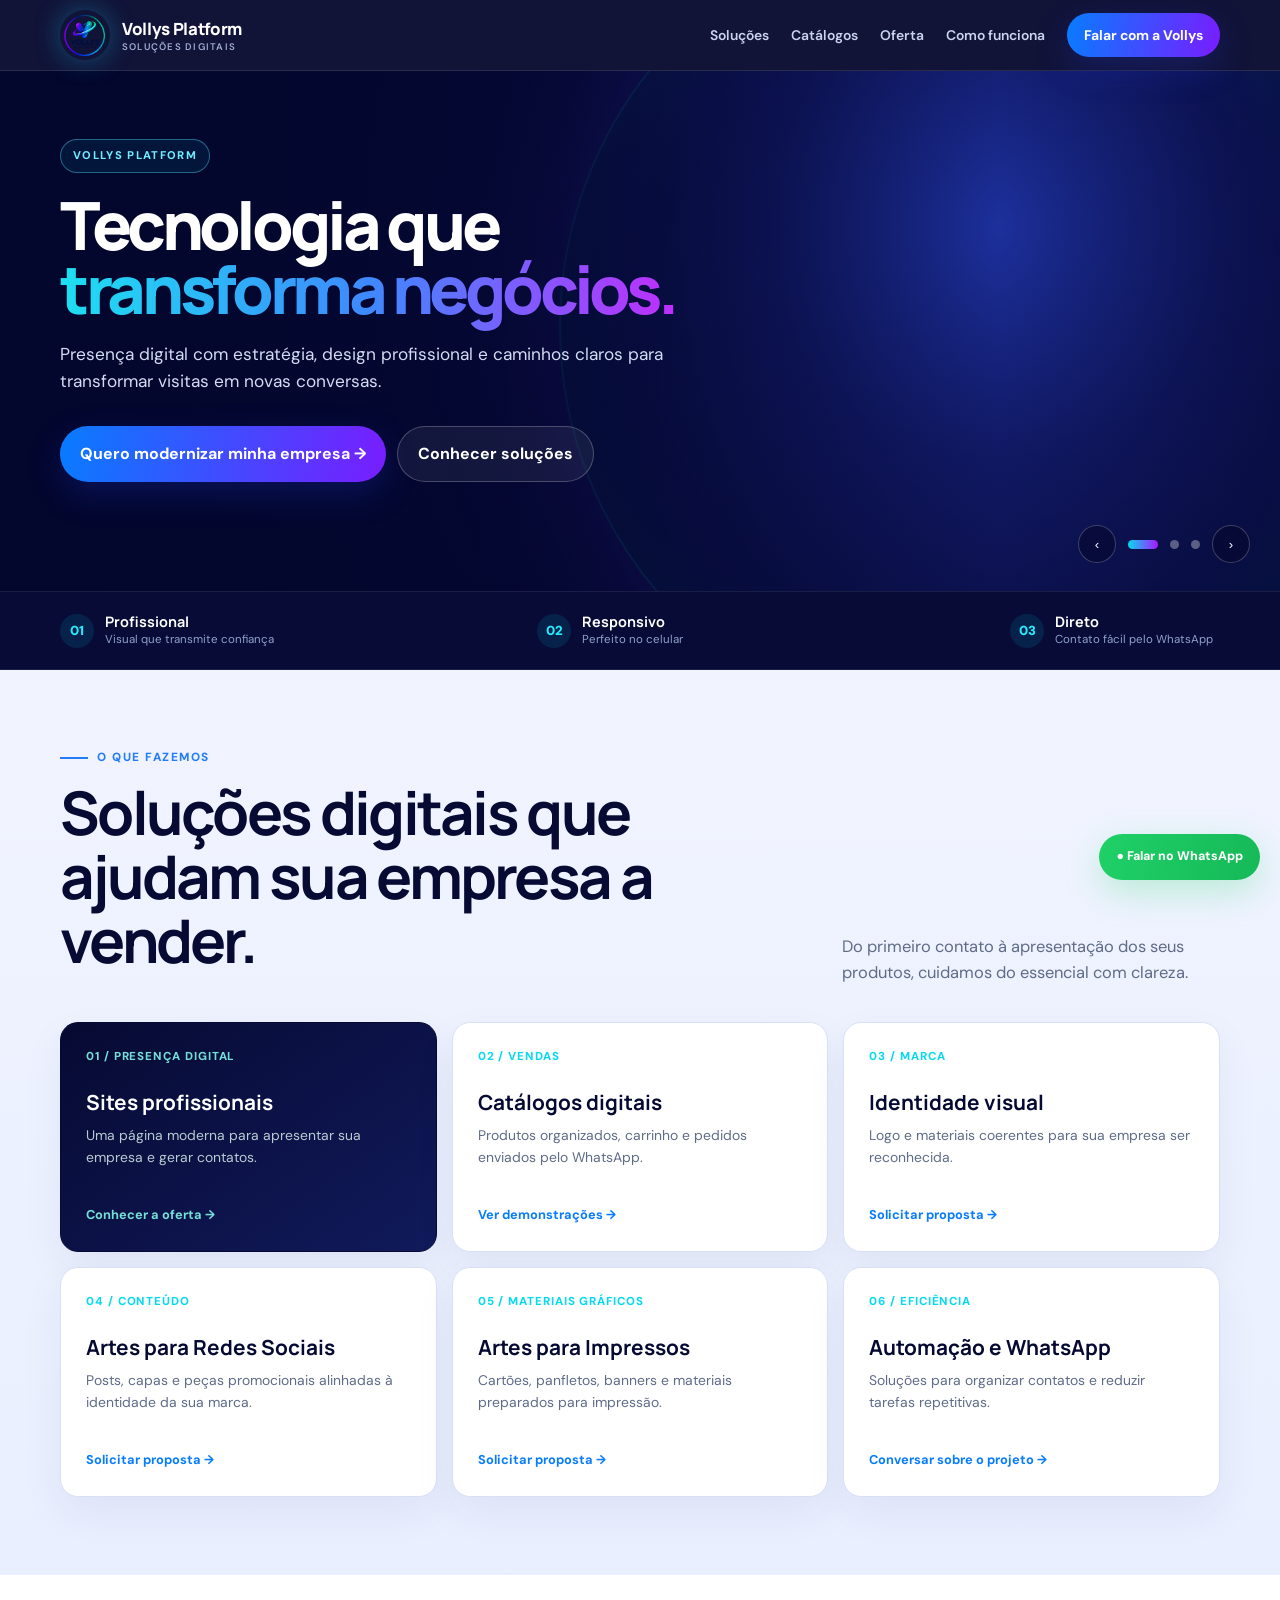
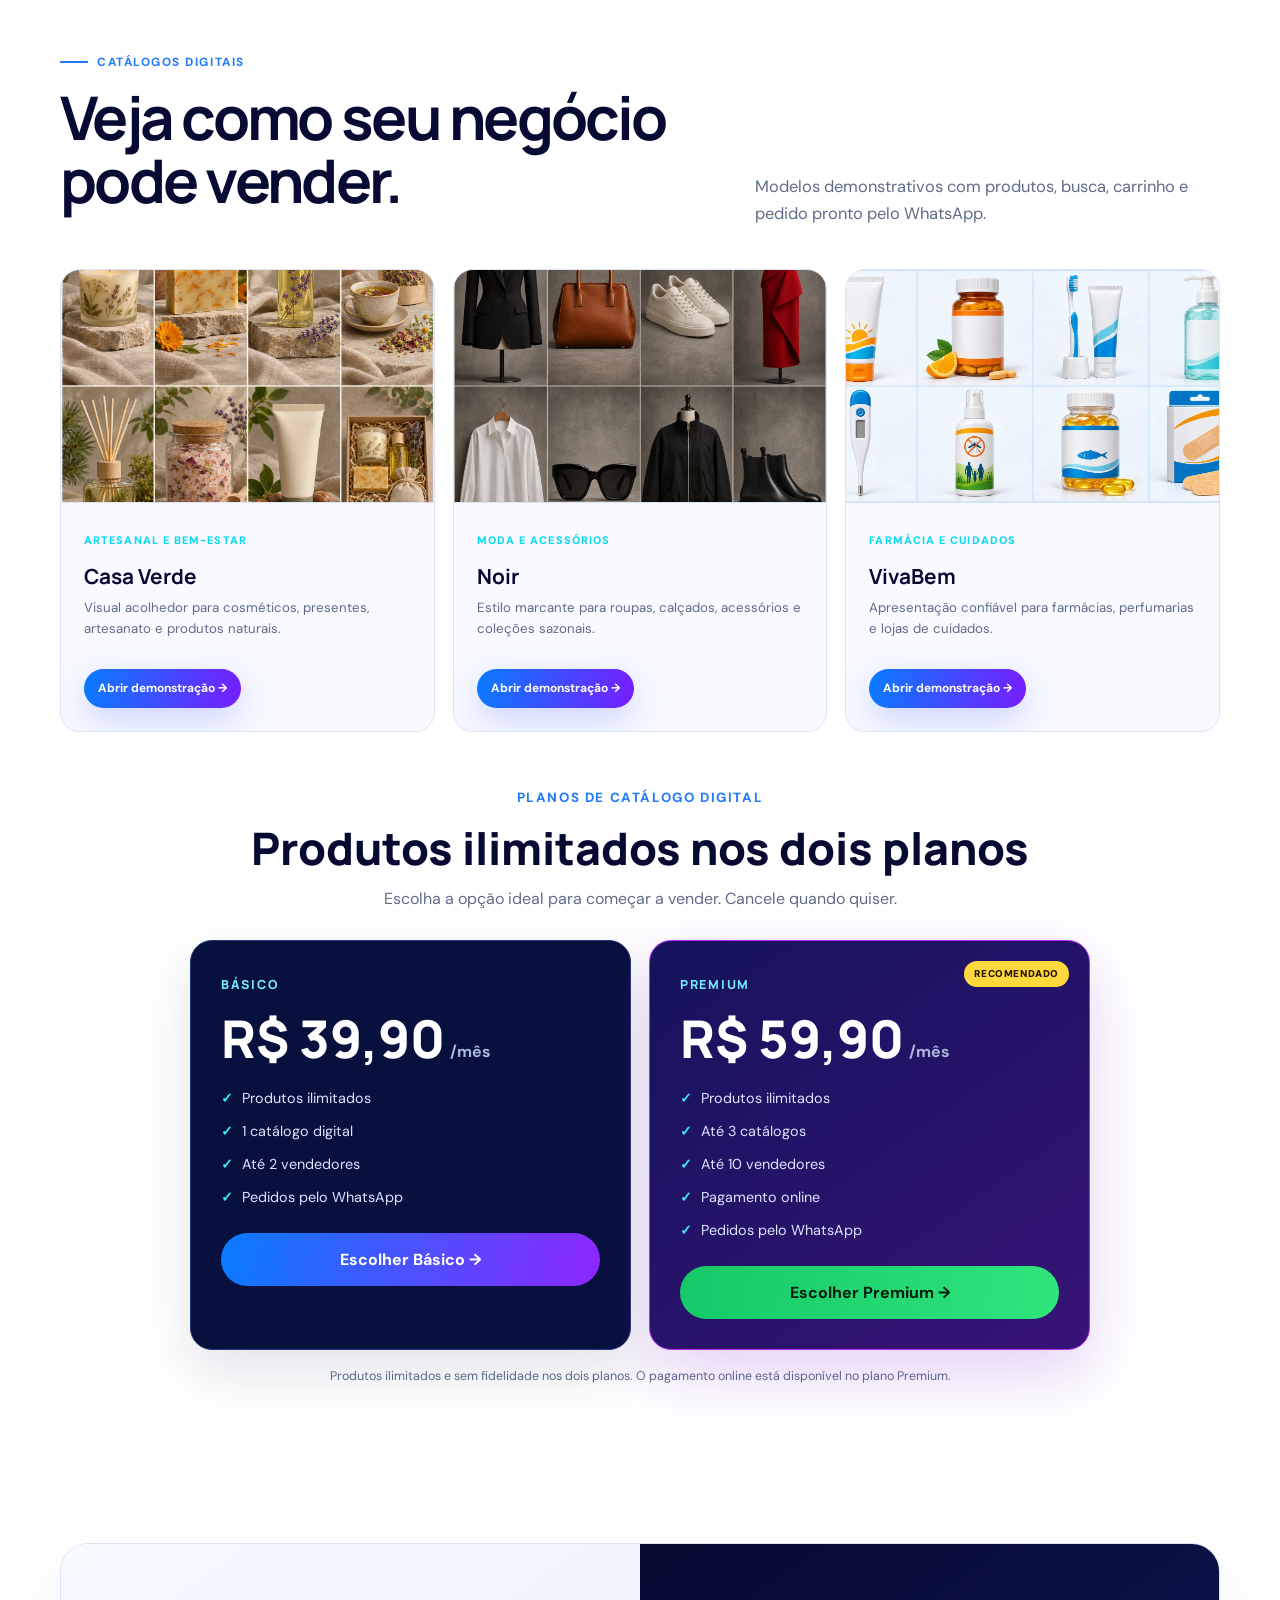
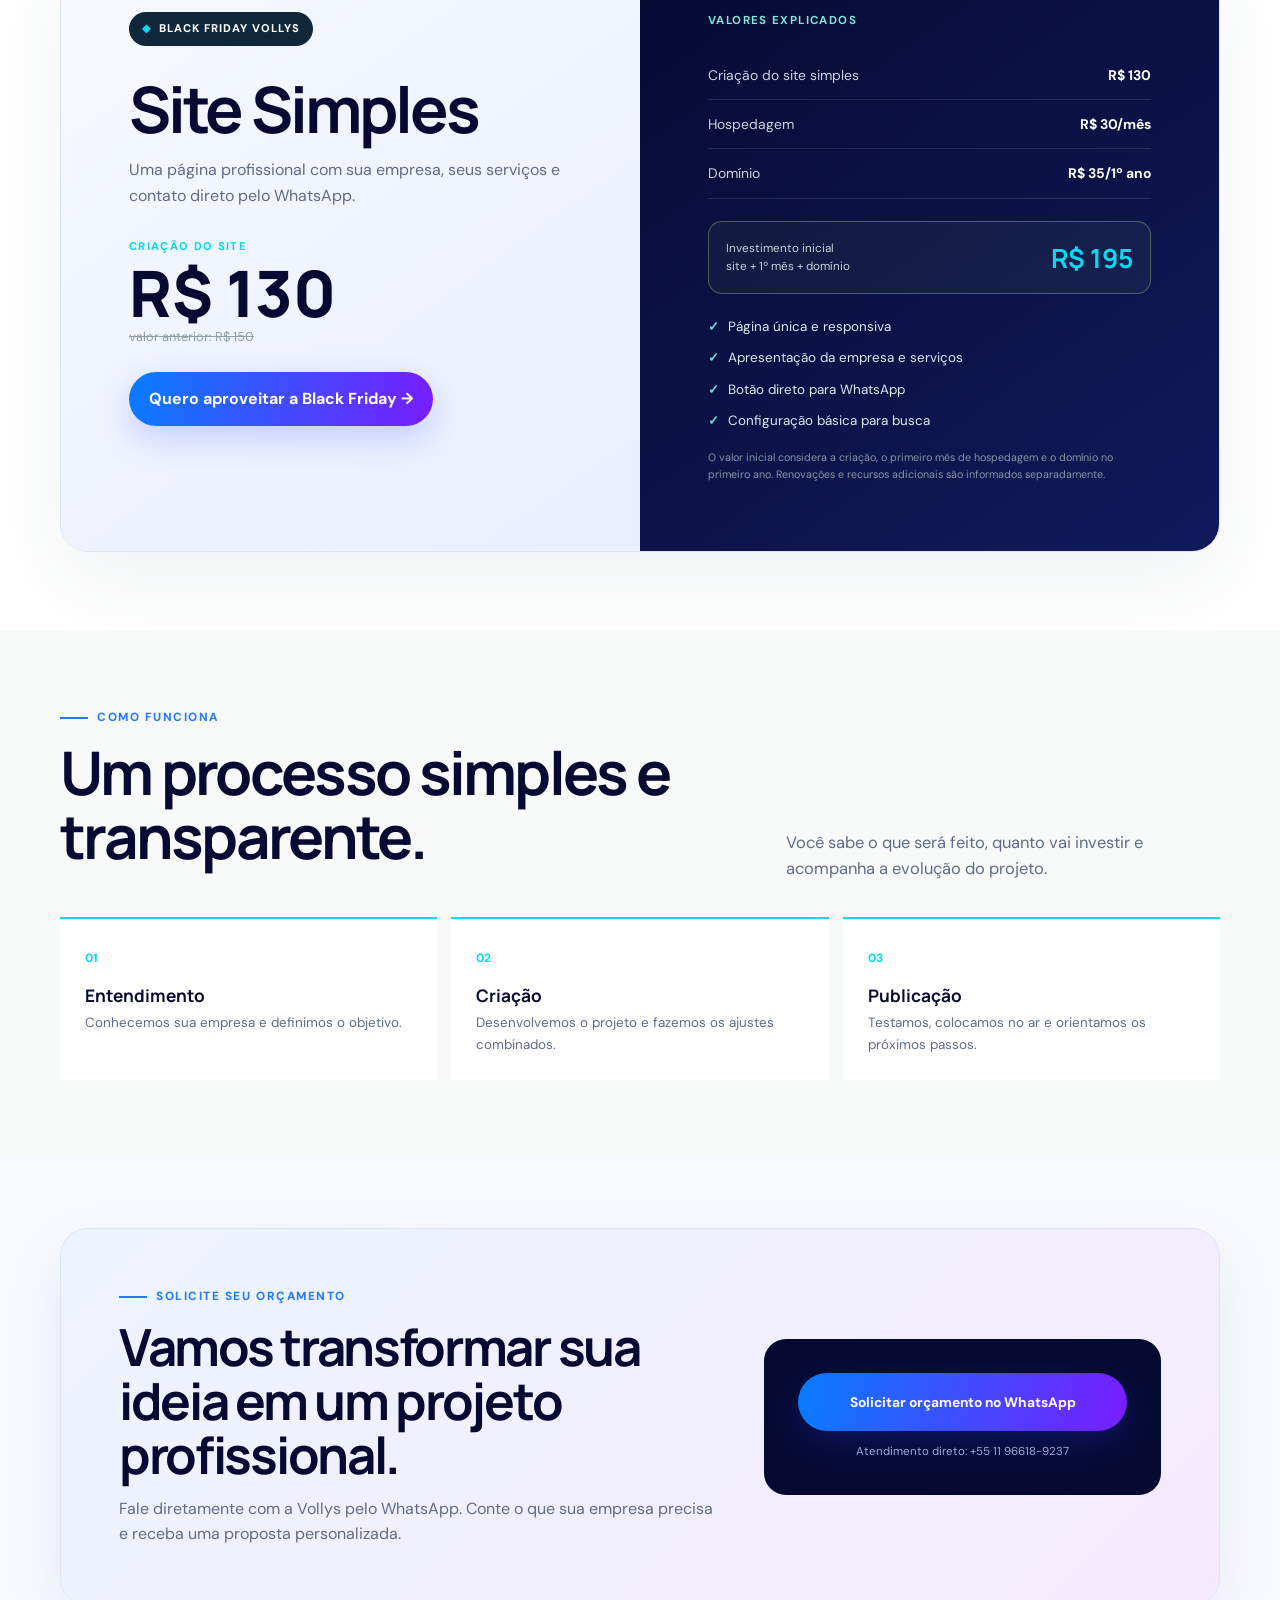
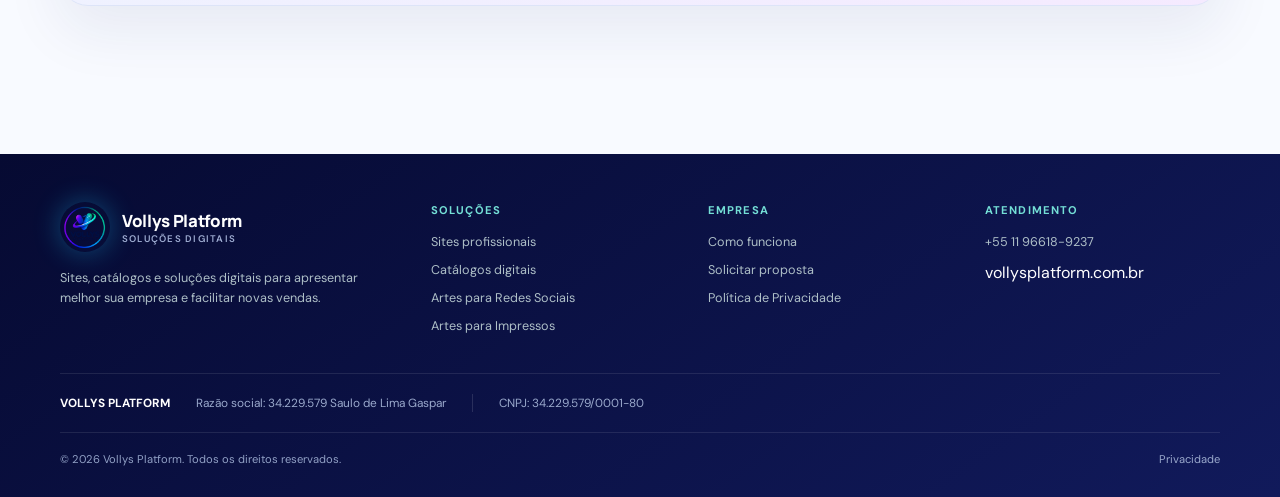
==== commit 6eed2a43: "Atualiza identidade visual com novo logo Vollys" ====
--- a/index.html
+++ b/index.html
@@ -2,7 +2,7 @@
 <meta charset="UTF-8"><meta name="viewport" content="width=device-width,initial-scale=1">
 <title>Vollys Platform | Tecnologia que transforma negócios</title>
 <meta name="description" content="Sites profissionais, catálogos digitais, automação e identidade visual para transformar sua presença digital em novas oportunidades.">
-<link rel="canonical" href="https://vollysplatform.com.br/"><link rel="icon" href="assets/logo-vollys-2026.jpg?v=2"><link rel="apple-touch-icon" href="assets/logo-vollys-2026.jpg?v=2">
+<link rel="canonical" href="https://vollysplatform.com.br/"><link rel="icon" type="image/png" href="assets/logo-vollys-platform-modernizado-v3.png?v=3"><link rel="apple-touch-icon" href="assets/logo-vollys-platform-modernizado-v3.png?v=3">
 <meta property="og:title" content="Vollys Platform | Tecnologia que transforma negócios"><meta property="og:description" content="Sites profissionais, catálogos digitais e automação para sua empresa vender melhor."><meta property="og:image" content="https://vollysplatform.com.br/assets/capa-facebook-vollys.png?v=2">
 <link rel="preconnect" href="https://fonts.googleapis.com"><link href="https://fonts.googleapis.com/css2?family=DM+Sans:wght@400;500;600;700&family=Manrope:wght@600;700;800&display=swap" rel="stylesheet">
 <style>
@@ -28,11 +28,14 @@
 /* Evita sobreposição dos controles do carrossel com os botões */
 .carousel-controls{left:auto;right:30px;bottom:28px;transform:none}
 @media(max-width:680px){.carousel{min-height:600px}.slide-inner{padding-bottom:145px}.carousel-controls{right:auto;left:50%;bottom:24px;transform:translateX(-50%)}}
+/* Logo oficial Vollys Platform */
+.brand img{object-fit:contain;background:transparent}
+.slide-visual img{object-fit:contain;background:#fff}
 </style><link rel="stylesheet" href="demos.css?v=planos-ilimitados"><script src="demos-section.js?v=planos-ilimitados" defer></script></head><body>
-<header><nav class="wrap"><a class="brand" href="#top"><img src="assets/logo-vollys-2026.jpg?v=2" alt="Vollys Platform"><span class="brand-name">Vollys Platform<small>Soluções digitais</small></span></a><button class="menu" aria-label="Abrir menu">☰</button><div class="links"><a href="#solucoes">Soluções</a><a href="#demonstracoes">Catálogos</a><a href="#oferta">Oferta</a><a href="#processo">Como funciona</a><a class="btn primary" href="#orcamento">Falar com a Vollys</a></div></nav></header>
+<header><nav class="wrap"><a class="brand" href="#top"><img src="assets/logo-vollys-platform-modernizado-v3.png?v=3" alt="Logo Vollys Platform"><span class="brand-name">Vollys Platform<small>Soluções digitais</small></span></a><button class="menu" aria-label="Abrir menu">☰</button><div class="links"><a href="#solucoes">Soluções</a><a href="#demonstracoes">Catálogos</a><a href="#oferta">Oferta</a><a href="#processo">Como funciona</a><a class="btn primary" href="#orcamento">Falar com a Vollys</a></div></nav></header>
 <main id="top"><section class="hero" aria-label="Destaques Vollys"><div class="carousel" id="hero-carousel">
 <article class="slide slide-one active"><div class="slide-inner"><div class="slide-copy"><span class="eyebrow">VOLLYS PLATFORM</span><h1>Tecnologia que <span>transforma negócios.</span></h1><p>Presença digital com estratégia, design profissional e caminhos claros para transformar visitas em novas conversas.</p><div class="actions"><a class="btn primary" href="#orcamento">Quero modernizar minha empresa →</a><a class="btn" href="#solucoes">Conhecer soluções</a></div></div></div></article>
-<article class="slide slide-two"><div class="slide-inner"><div class="slide-copy"><span class="eyebrow">SITES PROFISSIONAIS</span><h2>Um site que transmite <span>confiança.</span></h2><p>Experiência moderna, rápida e adaptada ao celular para apresentar sua empresa e facilitar o contato pelo WhatsApp.</p><div class="actions"><a class="btn primary" href="#oferta">Ver oferta do site →</a><a class="btn" href="https://wa.me/5511966189237?text=Ol%C3%A1%21%20Quero%20um%20site%20profissional%20para%20minha%20empresa." target="_blank">Falar no WhatsApp</a></div></div><div class="slide-visual"><img src="assets/logo-vollys-2026.jpg?v=2" alt="Novo logo Vollys Platform"></div></div></article>
+<article class="slide slide-two"><div class="slide-inner"><div class="slide-copy"><span class="eyebrow">SITES PROFISSIONAIS</span><h2>Um site que transmite <span>confiança.</span></h2><p>Experiência moderna, rápida e adaptada ao celular para apresentar sua empresa e facilitar o contato pelo WhatsApp.</p><div class="actions"><a class="btn primary" href="#oferta">Ver oferta do site →</a><a class="btn" href="https://wa.me/5511966189237?text=Ol%C3%A1%21%20Quero%20um%20site%20profissional%20para%20minha%20empresa." target="_blank">Falar no WhatsApp</a></div></div><div class="slide-visual"><img src="assets/logo-vollys-platform-modernizado-v3.png?v=3" alt="Logo oficial Vollys Platform"></div></div></article>
 <article class="slide slide-three"><div class="slide-inner"><div class="slide-copy"><span class="eyebrow">CATÁLOGOS DIGITAIS</span><h2>Produtos ilimitados para <span>vender mais.</span></h2><p>Planos a partir de R$ 39,90 por mês, com pedidos pelo WhatsApp. No Premium, seu cliente também pode pagar online.</p><div class="actions"><a class="btn primary" href="#demonstracoes">Ver planos e demonstrações →</a><a class="btn" href="https://wa.me/5511966189237?text=Ol%C3%A1%21%20Quero%20conhecer%20os%20planos%20do%20Cat%C3%A1logo%20Digital%20com%20produtos%20ilimitados." target="_blank" rel="noopener">Quero meu catálogo</a></div></div><div class="catalog-stack"><img src="demos/natural/products-real.webp" alt="Catálogo de produtos naturais"><img src="demos/moda/products-real.webp" alt="Catálogo de moda"><img src="demos/farmacia/products-real.webp" alt="Catálogo de farmácia"></div></div></article>
 <div class="carousel-controls"><button class="carousel-arrow prev" aria-label="Destaque anterior">‹</button><button class="carousel-dot active" aria-label="Ir ao destaque 1"></button><button class="carousel-dot" aria-label="Ir ao destaque 2"></button><button class="carousel-dot" aria-label="Ir ao destaque 3"></button><button class="carousel-arrow next" aria-label="Próximo destaque">›</button></div></div></section>
 <div class="proof"><div class="wrap proof-row"><div class="proof-item"><span>01</span><div><strong>Profissional</strong><small>Visual que transmite confiança</small></div></div><div class="proof-item"><span>02</span><div><strong>Responsivo</strong><small>Perfeito no celular</small></div></div><div class="proof-item"><span>03</span><div><strong>Direto</strong><small>Contato fácil pelo WhatsApp</small></div></div></div></div>
@@ -40,6 +43,6 @@
 <section class="offer" id="oferta"><div class="wrap offer-card"><div class="offer-copy"><div class="bf-badge">BLACK FRIDAY VOLLYS</div><h2>Site Simples</h2><p>Uma página profissional com sua empresa, seus serviços e contato direto pelo WhatsApp.</p><div class="price"><small>Criação do site</small>R$ 130</div><div class="was">valor anterior: R$ 150</div><a class="btn primary" style="margin-top:25px" href="https://wa.me/5511966189237?text=Ol%C3%A1%21%20Quero%20aproveitar%20a%20Black%20Friday%20do%20site%20simples%20por%20R%24%20130." target="_blank">Quero aproveitar a Black Friday →</a></div><div class="offer-details"><h3>VALORES EXPLICADOS</h3><div class="row-price"><span>Criação do site simples</span><strong>R$ 130</strong></div><div class="row-price"><span>Hospedagem</span><strong>R$ 30/mês</strong></div><div class="row-price"><span>Domínio</span><strong>R$ 35/1º ano</strong></div><div class="total"><span>Investimento inicial<br>site + 1º mês + domínio</span><strong>R$ 195</strong></div><ul class="checklist"><li>Página única e responsiva</li><li>Apresentação da empresa e serviços</li><li>Botão direto para WhatsApp</li><li>Configuração básica para busca</li></ul><p class="note">O valor inicial considera a criação, o primeiro mês de hospedagem e o domínio no primeiro ano. Renovações e recursos adicionais são informados separadamente.</p></div></div></section>
 <section class="process" id="processo"><div class="wrap"><div class="process-heading"><div><div class="kicker">Como funciona</div><h2 class="title">Um processo simples e transparente.</h2></div><p class="intro">Você sabe o que será feito, quanto vai investir e acompanha a evolução do projeto.</p></div><div class="steps"><article class="step"><span>01</span><h3>Entendimento</h3><p>Conhecemos sua empresa e definimos o objetivo.</p></article><article class="step"><span>02</span><h3>Criação</h3><p>Desenvolvemos o projeto e fazemos os ajustes combinados.</p></article><article class="step"><span>03</span><h3>Publicação</h3><p>Testamos, colocamos no ar e orientamos os próximos passos.</p></article></div></div></section>
 <section class="contact" id="orcamento"><div class="wrap contact-card cta-card"><div><div class="kicker">Solicite seu orçamento</div><h2>Vamos transformar sua ideia em um projeto profissional.</h2><p>Fale diretamente com a Vollys pelo WhatsApp. Conte o que sua empresa precisa e receba uma proposta personalizada.</p></div><div class="cta-action"><a class="btn primary cta-whatsapp" href="https://wa.me/5511966189237?text=Ol%C3%A1%21%20Vim%20pelo%20site%20da%20Vollys%20Platform%20e%20gostaria%20de%20solicitar%20um%20or%C3%A7amento." target="_blank" rel="noopener">Solicitar orçamento no WhatsApp</a><small>Atendimento direto: +55 11 96618-9237</small></div></div></section></main>
-<footer><div class="wrap"><div class="footer-grid"><div class="footer-about"><a class="brand" href="#top"><img src="assets/logo-vollys-2026.jpg?v=2" alt="Vollys Platform"><span class="brand-name">Vollys Platform<small>Soluções digitais</small></span></a><p>Sites, catálogos e soluções digitais para apresentar melhor sua empresa e facilitar novas vendas.</p></div><div><h3>SOLUÇÕES</h3><div class="foot-links"><a href="#solucoes">Sites profissionais</a><a href="#demonstracoes">Catálogos digitais</a><a href="#orcamento">Artes para Redes Sociais</a><a href="#orcamento">Artes para Impressos</a></div></div><div><h3>EMPRESA</h3><div class="foot-links"><a href="#processo">Como funciona</a><a href="#orcamento">Solicitar proposta</a><a href="privacidade.html">Política de Privacidade</a></div></div><div><h3>ATENDIMENTO</h3><div class="foot-links"><a href="https://wa.me/5511966189237" target="_blank">+55 11 96618-9237</a><span>vollysplatform.com.br</span></div></div></div><div class="company-data"><strong>VOLLYS PLATFORM</strong><span>Razão social: 34.229.579 Saulo de Lima Gaspar</span><span>CNPJ: 34.229.579/0001-80</span></div><div class="legal"><span>© 2026 Vollys Platform. Todos os direitos reservados.</span><span><a href="privacidade.html">Privacidade</a></span></div></div></footer>
+<footer><div class="wrap"><div class="footer-grid"><div class="footer-about"><a class="brand" href="#top"><img src="assets/logo-vollys-platform-modernizado-v3.png?v=3" alt="Logo Vollys Platform"><span class="brand-name">Vollys Platform<small>Soluções digitais</small></span></a><p>Sites, catálogos e soluções digitais para apresentar melhor sua empresa e facilitar novas vendas.</p></div><div><h3>SOLUÇÕES</h3><div class="foot-links"><a href="#solucoes">Sites profissionais</a><a href="#demonstracoes">Catálogos digitais</a><a href="#orcamento">Artes para Redes Sociais</a><a href="#orcamento">Artes para Impressos</a></div></div><div><h3>EMPRESA</h3><div class="foot-links"><a href="#processo">Como funciona</a><a href="#orcamento">Solicitar proposta</a><a href="privacidade.html">Política de Privacidade</a></div></div><div><h3>ATENDIMENTO</h3><div class="foot-links"><a href="https://wa.me/5511966189237" target="_blank">+55 11 96618-9237</a><span>vollysplatform.com.br</span></div></div></div><div class="company-data"><strong>VOLLYS PLATFORM</strong><span>Razão social: 34.229.579 Saulo de Lima Gaspar</span><span>CNPJ: 34.229.579/0001-80</span></div><div class="legal"><span>© 2026 Vollys Platform. Todos os direitos reservados.</span><span><a href="privacidade.html">Privacidade</a></span></div></div></footer>
 <a class="wa" href="https://wa.me/5511966189237?text=Ol%C3%A1%21%20Vim%20pelo%20site%20da%20Vollys%20Platform." target="_blank" aria-label="Falar no WhatsApp">● <span>Falar no WhatsApp</span></a>
 <script>const menu=document.querySelector('.menu'),links=document.querySelector('.links');menu.onclick=()=>links.classList.toggle('open');links.querySelectorAll('a').forEach(a=>a.onclick=()=>links.classList.remove('open'));const slides=[...document.querySelectorAll('.slide')],dots=[...document.querySelectorAll('.carousel-dot')];let current=0,timer;function showSlide(i){current=(i+slides.length)%slides.length;slides.forEach((s,n)=>s.classList.toggle('active',n===current));dots.forEach((d,n)=>d.classList.toggle('active',n===current));clearInterval(timer);timer=setInterval(()=>showSlide(current+1),6500)}document.querySelector('.carousel-arrow.prev').onclick=()=>showSlide(current-1);document.querySelector('.carousel-arrow.next').onclick=()=>showSlide(current+1);dots.forEach((d,i)=>d.onclick=()=>showSlide(i));showSlide(0);</script></body></html>
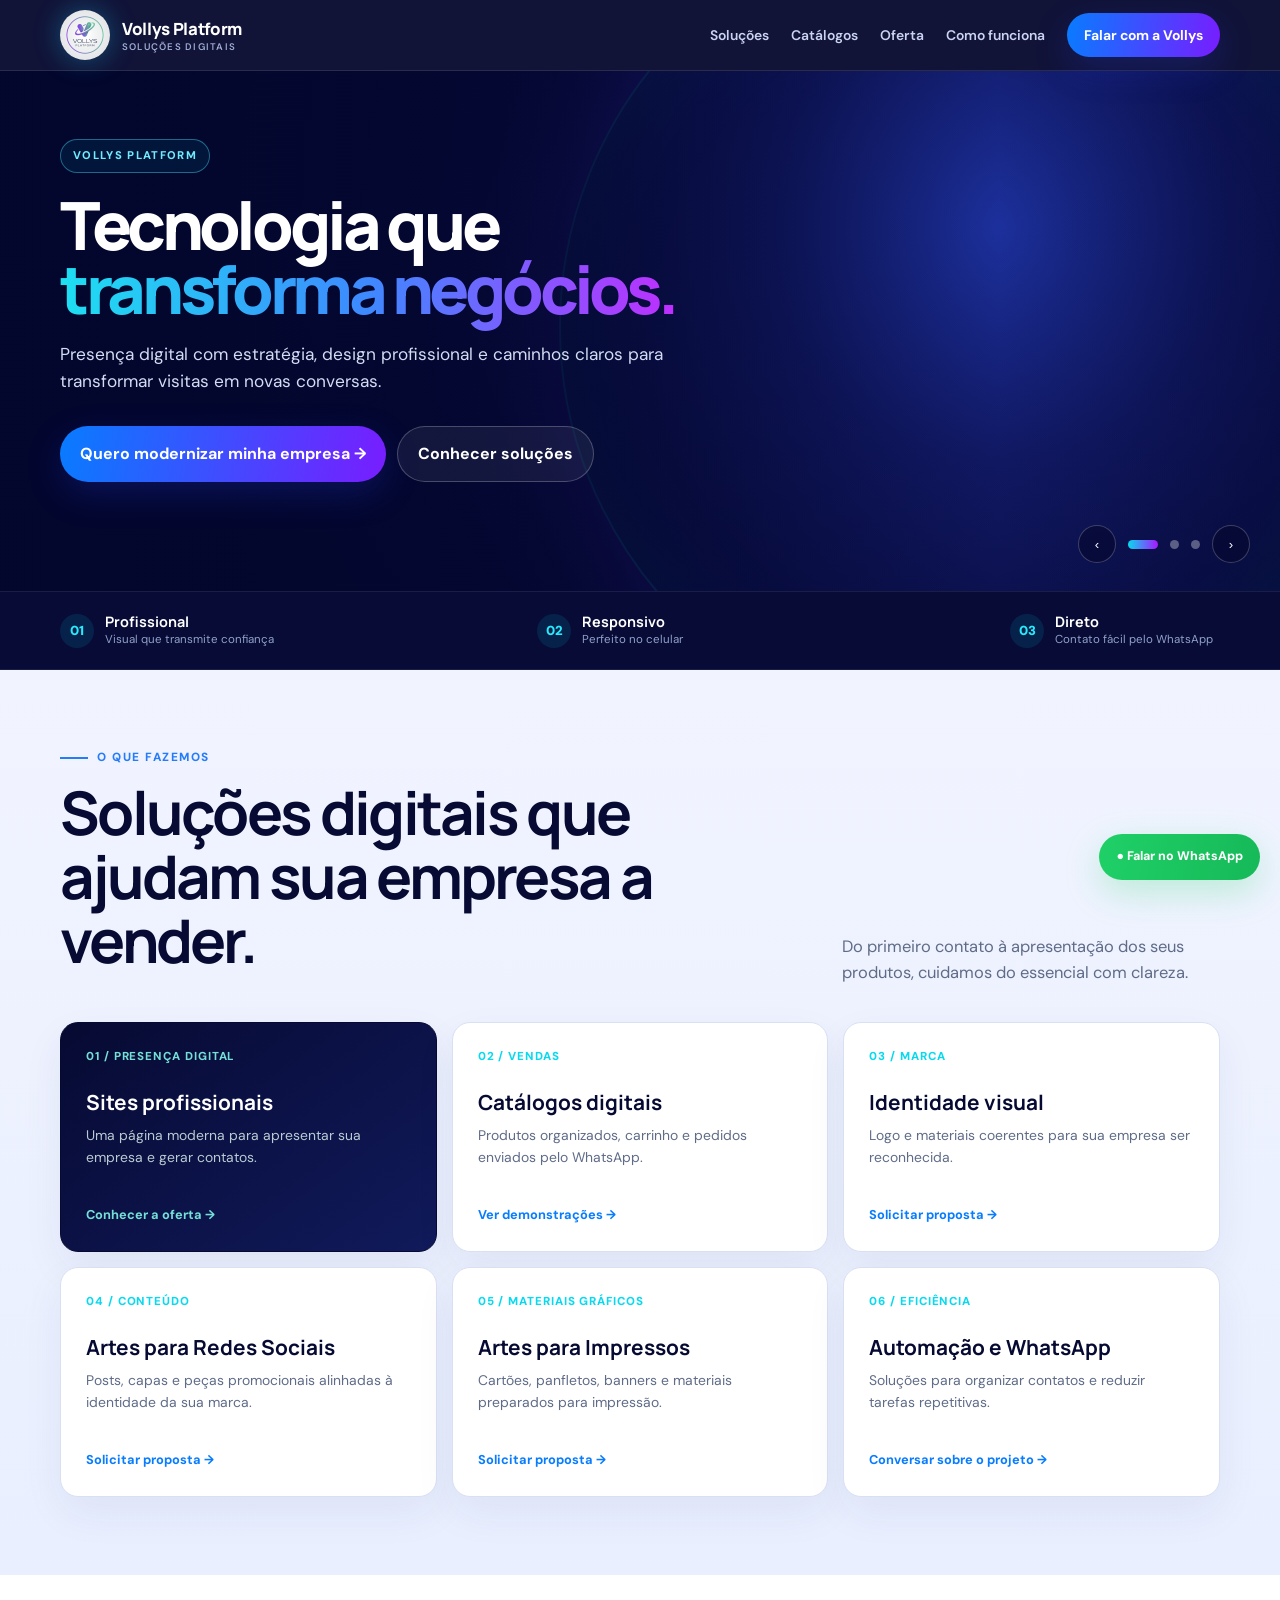
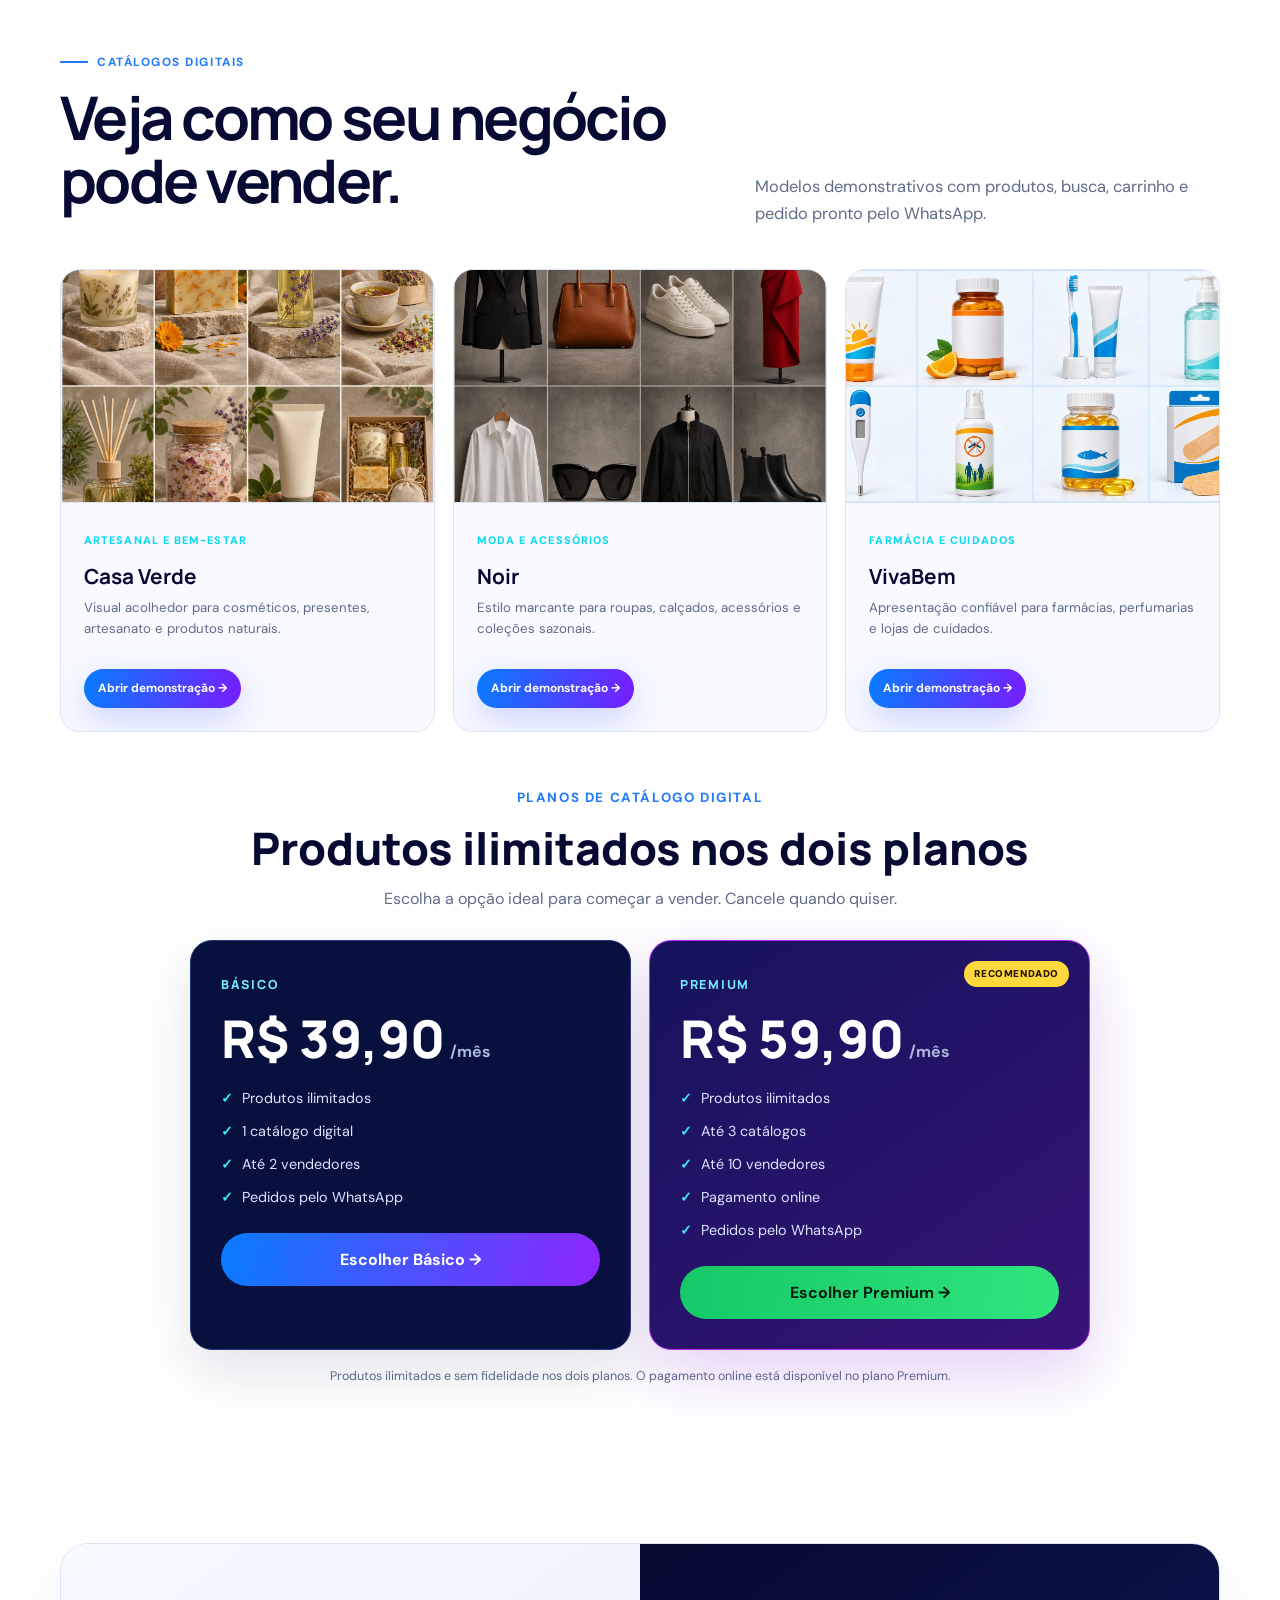
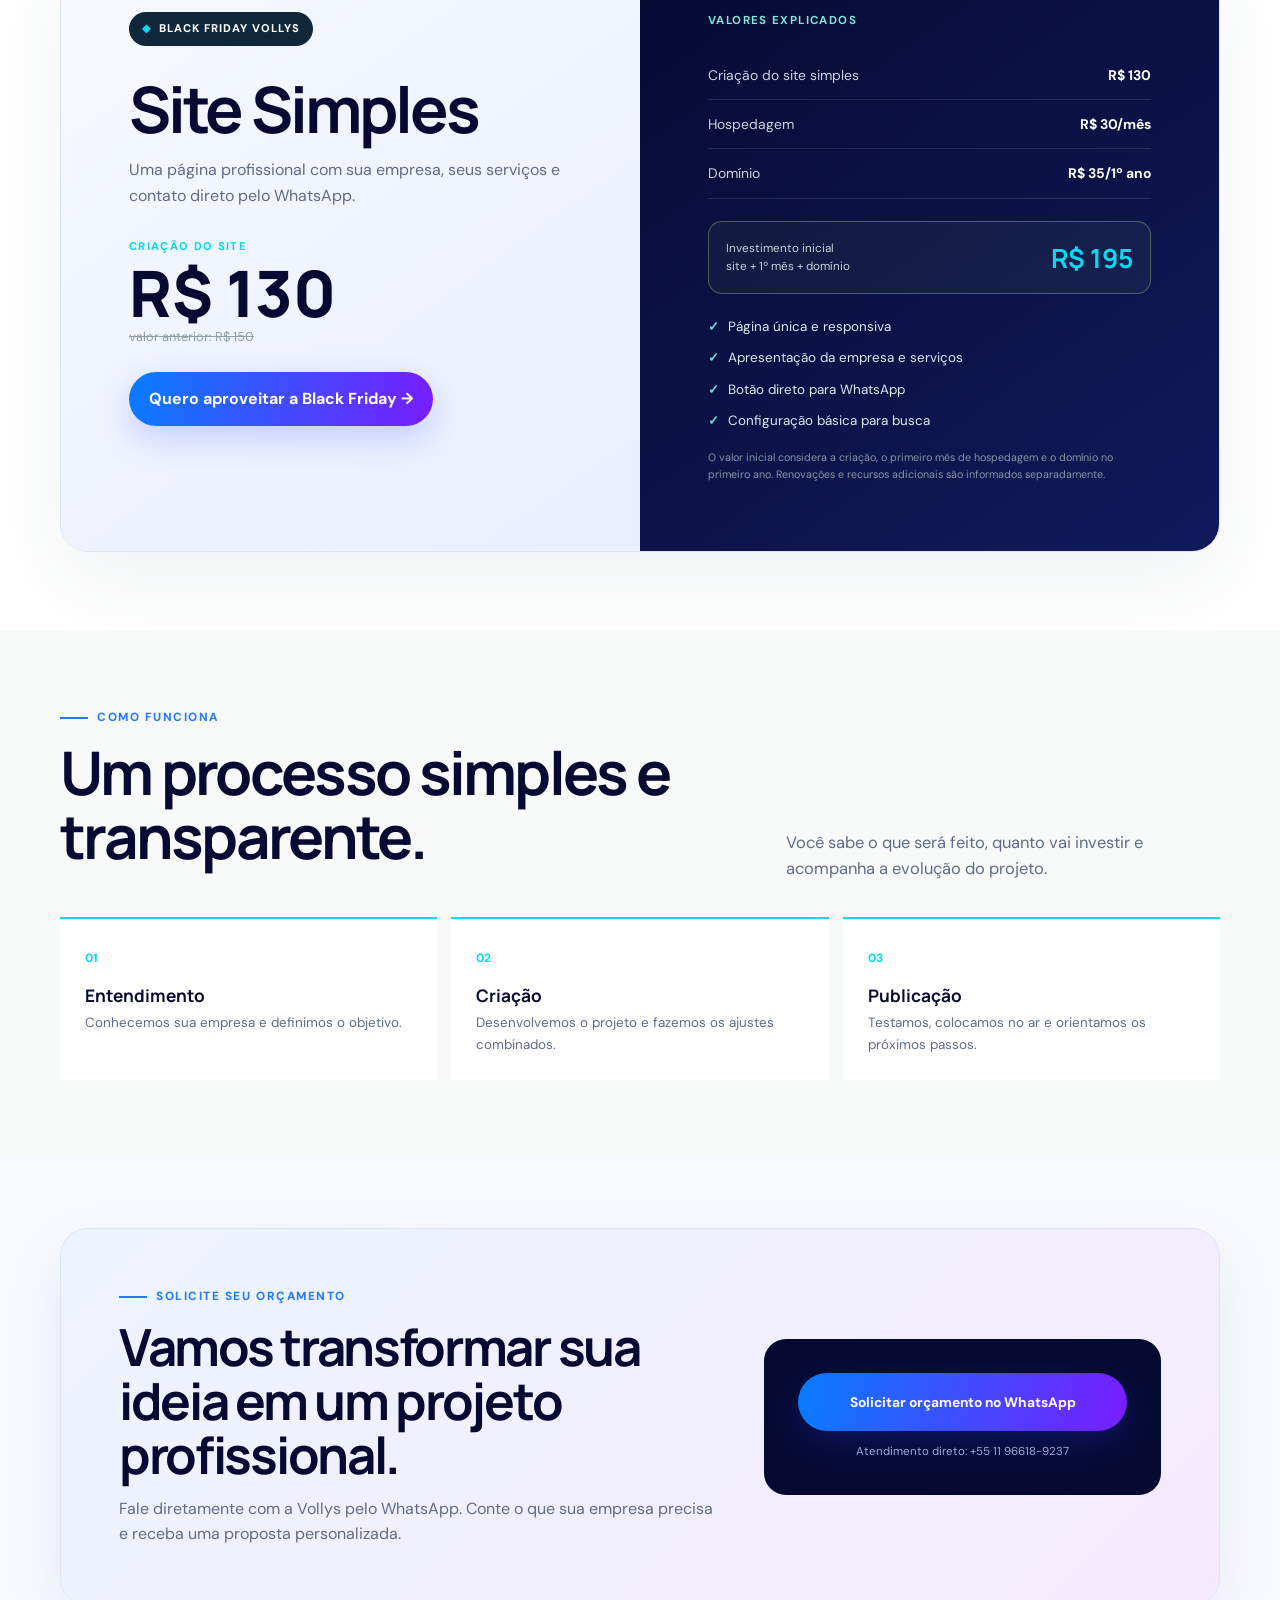
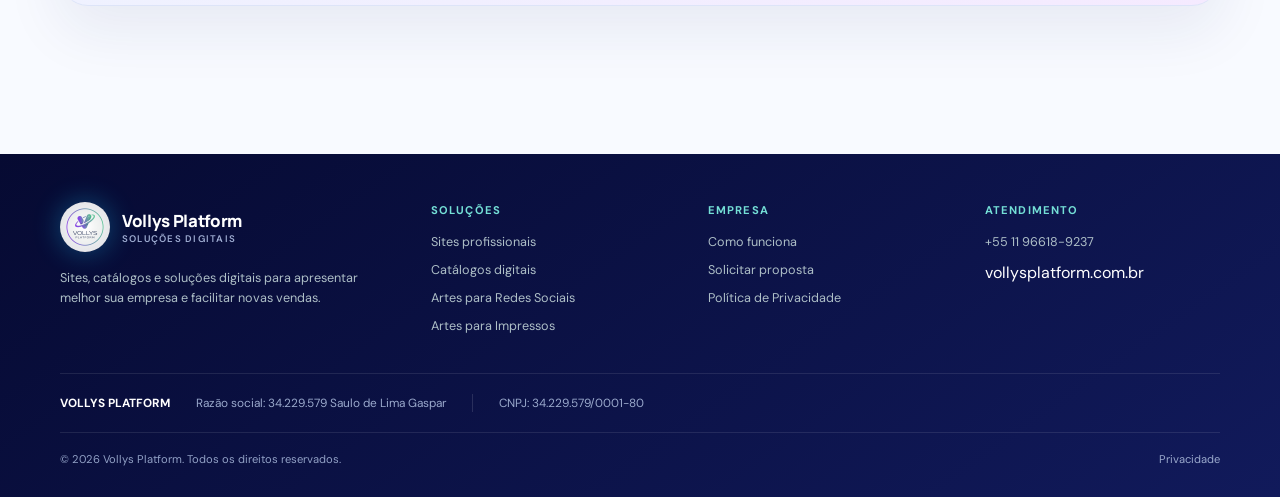
==== commit bca17588: "Troca logo do site pela versão clara" ====
--- a/index.html
+++ b/index.html
@@ -2,7 +2,7 @@
 <meta charset="UTF-8"><meta name="viewport" content="width=device-width,initial-scale=1">
 <title>Vollys Platform | Tecnologia que transforma negócios</title>
 <meta name="description" content="Sites profissionais, catálogos digitais, automação e identidade visual para transformar sua presença digital em novas oportunidades.">
-<link rel="canonical" href="https://vollysplatform.com.br/"><link rel="icon" type="image/png" href="assets/logo-vollys-platform-modernizado-v3.png?v=3"><link rel="apple-touch-icon" href="assets/logo-vollys-platform-modernizado-v3.png?v=3">
+<link rel="canonical" href="https://vollysplatform.com.br/"><link rel="icon" type="image/jpeg" href="assets/logo-vollys-claro-v4.jpg?v=4"><link rel="apple-touch-icon" href="assets/logo-vollys-claro-v4.jpg?v=4">
 <meta property="og:title" content="Vollys Platform | Tecnologia que transforma negócios"><meta property="og:description" content="Sites profissionais, catálogos digitais e automação para sua empresa vender melhor."><meta property="og:image" content="https://vollysplatform.com.br/assets/capa-facebook-vollys.png?v=2">
 <link rel="preconnect" href="https://fonts.googleapis.com"><link href="https://fonts.googleapis.com/css2?family=DM+Sans:wght@400;500;600;700&family=Manrope:wght@600;700;800&display=swap" rel="stylesheet">
 <style>
@@ -32,10 +32,10 @@
 .brand img{object-fit:contain;background:transparent}
 .slide-visual img{object-fit:contain;background:#fff}
 </style><link rel="stylesheet" href="demos.css?v=planos-ilimitados"><script src="demos-section.js?v=planos-ilimitados" defer></script></head><body>
-<header><nav class="wrap"><a class="brand" href="#top"><img src="assets/logo-vollys-platform-modernizado-v3.png?v=3" alt="Logo Vollys Platform"><span class="brand-name">Vollys Platform<small>Soluções digitais</small></span></a><button class="menu" aria-label="Abrir menu">☰</button><div class="links"><a href="#solucoes">Soluções</a><a href="#demonstracoes">Catálogos</a><a href="#oferta">Oferta</a><a href="#processo">Como funciona</a><a class="btn primary" href="#orcamento">Falar com a Vollys</a></div></nav></header>
+<header><nav class="wrap"><a class="brand" href="#top"><img src="assets/logo-vollys-claro-v4.jpg?v=4" alt="Logo Vollys Platform"><span class="brand-name">Vollys Platform<small>Soluções digitais</small></span></a><button class="menu" aria-label="Abrir menu">☰</button><div class="links"><a href="#solucoes">Soluções</a><a href="#demonstracoes">Catálogos</a><a href="#oferta">Oferta</a><a href="#processo">Como funciona</a><a class="btn primary" href="#orcamento">Falar com a Vollys</a></div></nav></header>
 <main id="top"><section class="hero" aria-label="Destaques Vollys"><div class="carousel" id="hero-carousel">
 <article class="slide slide-one active"><div class="slide-inner"><div class="slide-copy"><span class="eyebrow">VOLLYS PLATFORM</span><h1>Tecnologia que <span>transforma negócios.</span></h1><p>Presença digital com estratégia, design profissional e caminhos claros para transformar visitas em novas conversas.</p><div class="actions"><a class="btn primary" href="#orcamento">Quero modernizar minha empresa →</a><a class="btn" href="#solucoes">Conhecer soluções</a></div></div></div></article>
-<article class="slide slide-two"><div class="slide-inner"><div class="slide-copy"><span class="eyebrow">SITES PROFISSIONAIS</span><h2>Um site que transmite <span>confiança.</span></h2><p>Experiência moderna, rápida e adaptada ao celular para apresentar sua empresa e facilitar o contato pelo WhatsApp.</p><div class="actions"><a class="btn primary" href="#oferta">Ver oferta do site →</a><a class="btn" href="https://wa.me/5511966189237?text=Ol%C3%A1%21%20Quero%20um%20site%20profissional%20para%20minha%20empresa." target="_blank">Falar no WhatsApp</a></div></div><div class="slide-visual"><img src="assets/logo-vollys-platform-modernizado-v3.png?v=3" alt="Logo oficial Vollys Platform"></div></div></article>
+<article class="slide slide-two"><div class="slide-inner"><div class="slide-copy"><span class="eyebrow">SITES PROFISSIONAIS</span><h2>Um site que transmite <span>confiança.</span></h2><p>Experiência moderna, rápida e adaptada ao celular para apresentar sua empresa e facilitar o contato pelo WhatsApp.</p><div class="actions"><a class="btn primary" href="#oferta">Ver oferta do site →</a><a class="btn" href="https://wa.me/5511966189237?text=Ol%C3%A1%21%20Quero%20um%20site%20profissional%20para%20minha%20empresa." target="_blank">Falar no WhatsApp</a></div></div><div class="slide-visual"><img src="assets/logo-vollys-claro-v4.jpg?v=4" alt="Logo oficial Vollys Platform"></div></div></article>
 <article class="slide slide-three"><div class="slide-inner"><div class="slide-copy"><span class="eyebrow">CATÁLOGOS DIGITAIS</span><h2>Produtos ilimitados para <span>vender mais.</span></h2><p>Planos a partir de R$ 39,90 por mês, com pedidos pelo WhatsApp. No Premium, seu cliente também pode pagar online.</p><div class="actions"><a class="btn primary" href="#demonstracoes">Ver planos e demonstrações →</a><a class="btn" href="https://wa.me/5511966189237?text=Ol%C3%A1%21%20Quero%20conhecer%20os%20planos%20do%20Cat%C3%A1logo%20Digital%20com%20produtos%20ilimitados." target="_blank" rel="noopener">Quero meu catálogo</a></div></div><div class="catalog-stack"><img src="demos/natural/products-real.webp" alt="Catálogo de produtos naturais"><img src="demos/moda/products-real.webp" alt="Catálogo de moda"><img src="demos/farmacia/products-real.webp" alt="Catálogo de farmácia"></div></div></article>
 <div class="carousel-controls"><button class="carousel-arrow prev" aria-label="Destaque anterior">‹</button><button class="carousel-dot active" aria-label="Ir ao destaque 1"></button><button class="carousel-dot" aria-label="Ir ao destaque 2"></button><button class="carousel-dot" aria-label="Ir ao destaque 3"></button><button class="carousel-arrow next" aria-label="Próximo destaque">›</button></div></div></section>
 <div class="proof"><div class="wrap proof-row"><div class="proof-item"><span>01</span><div><strong>Profissional</strong><small>Visual que transmite confiança</small></div></div><div class="proof-item"><span>02</span><div><strong>Responsivo</strong><small>Perfeito no celular</small></div></div><div class="proof-item"><span>03</span><div><strong>Direto</strong><small>Contato fácil pelo WhatsApp</small></div></div></div></div>
@@ -43,6 +43,6 @@
 <section class="offer" id="oferta"><div class="wrap offer-card"><div class="offer-copy"><div class="bf-badge">BLACK FRIDAY VOLLYS</div><h2>Site Simples</h2><p>Uma página profissional com sua empresa, seus serviços e contato direto pelo WhatsApp.</p><div class="price"><small>Criação do site</small>R$ 130</div><div class="was">valor anterior: R$ 150</div><a class="btn primary" style="margin-top:25px" href="https://wa.me/5511966189237?text=Ol%C3%A1%21%20Quero%20aproveitar%20a%20Black%20Friday%20do%20site%20simples%20por%20R%24%20130." target="_blank">Quero aproveitar a Black Friday →</a></div><div class="offer-details"><h3>VALORES EXPLICADOS</h3><div class="row-price"><span>Criação do site simples</span><strong>R$ 130</strong></div><div class="row-price"><span>Hospedagem</span><strong>R$ 30/mês</strong></div><div class="row-price"><span>Domínio</span><strong>R$ 35/1º ano</strong></div><div class="total"><span>Investimento inicial<br>site + 1º mês + domínio</span><strong>R$ 195</strong></div><ul class="checklist"><li>Página única e responsiva</li><li>Apresentação da empresa e serviços</li><li>Botão direto para WhatsApp</li><li>Configuração básica para busca</li></ul><p class="note">O valor inicial considera a criação, o primeiro mês de hospedagem e o domínio no primeiro ano. Renovações e recursos adicionais são informados separadamente.</p></div></div></section>
 <section class="process" id="processo"><div class="wrap"><div class="process-heading"><div><div class="kicker">Como funciona</div><h2 class="title">Um processo simples e transparente.</h2></div><p class="intro">Você sabe o que será feito, quanto vai investir e acompanha a evolução do projeto.</p></div><div class="steps"><article class="step"><span>01</span><h3>Entendimento</h3><p>Conhecemos sua empresa e definimos o objetivo.</p></article><article class="step"><span>02</span><h3>Criação</h3><p>Desenvolvemos o projeto e fazemos os ajustes combinados.</p></article><article class="step"><span>03</span><h3>Publicação</h3><p>Testamos, colocamos no ar e orientamos os próximos passos.</p></article></div></div></section>
 <section class="contact" id="orcamento"><div class="wrap contact-card cta-card"><div><div class="kicker">Solicite seu orçamento</div><h2>Vamos transformar sua ideia em um projeto profissional.</h2><p>Fale diretamente com a Vollys pelo WhatsApp. Conte o que sua empresa precisa e receba uma proposta personalizada.</p></div><div class="cta-action"><a class="btn primary cta-whatsapp" href="https://wa.me/5511966189237?text=Ol%C3%A1%21%20Vim%20pelo%20site%20da%20Vollys%20Platform%20e%20gostaria%20de%20solicitar%20um%20or%C3%A7amento." target="_blank" rel="noopener">Solicitar orçamento no WhatsApp</a><small>Atendimento direto: +55 11 96618-9237</small></div></div></section></main>
-<footer><div class="wrap"><div class="footer-grid"><div class="footer-about"><a class="brand" href="#top"><img src="assets/logo-vollys-platform-modernizado-v3.png?v=3" alt="Logo Vollys Platform"><span class="brand-name">Vollys Platform<small>Soluções digitais</small></span></a><p>Sites, catálogos e soluções digitais para apresentar melhor sua empresa e facilitar novas vendas.</p></div><div><h3>SOLUÇÕES</h3><div class="foot-links"><a href="#solucoes">Sites profissionais</a><a href="#demonstracoes">Catálogos digitais</a><a href="#orcamento">Artes para Redes Sociais</a><a href="#orcamento">Artes para Impressos</a></div></div><div><h3>EMPRESA</h3><div class="foot-links"><a href="#processo">Como funciona</a><a href="#orcamento">Solicitar proposta</a><a href="privacidade.html">Política de Privacidade</a></div></div><div><h3>ATENDIMENTO</h3><div class="foot-links"><a href="https://wa.me/5511966189237" target="_blank">+55 11 96618-9237</a><span>vollysplatform.com.br</span></div></div></div><div class="company-data"><strong>VOLLYS PLATFORM</strong><span>Razão social: 34.229.579 Saulo de Lima Gaspar</span><span>CNPJ: 34.229.579/0001-80</span></div><div class="legal"><span>© 2026 Vollys Platform. Todos os direitos reservados.</span><span><a href="privacidade.html">Privacidade</a></span></div></div></footer>
+<footer><div class="wrap"><div class="footer-grid"><div class="footer-about"><a class="brand" href="#top"><img src="assets/logo-vollys-claro-v4.jpg?v=4" alt="Logo Vollys Platform"><span class="brand-name">Vollys Platform<small>Soluções digitais</small></span></a><p>Sites, catálogos e soluções digitais para apresentar melhor sua empresa e facilitar novas vendas.</p></div><div><h3>SOLUÇÕES</h3><div class="foot-links"><a href="#solucoes">Sites profissionais</a><a href="#demonstracoes">Catálogos digitais</a><a href="#orcamento">Artes para Redes Sociais</a><a href="#orcamento">Artes para Impressos</a></div></div><div><h3>EMPRESA</h3><div class="foot-links"><a href="#processo">Como funciona</a><a href="#orcamento">Solicitar proposta</a><a href="privacidade.html">Política de Privacidade</a></div></div><div><h3>ATENDIMENTO</h3><div class="foot-links"><a href="https://wa.me/5511966189237" target="_blank">+55 11 96618-9237</a><span>vollysplatform.com.br</span></div></div></div><div class="company-data"><strong>VOLLYS PLATFORM</strong><span>Razão social: 34.229.579 Saulo de Lima Gaspar</span><span>CNPJ: 34.229.579/0001-80</span></div><div class="legal"><span>© 2026 Vollys Platform. Todos os direitos reservados.</span><span><a href="privacidade.html">Privacidade</a></span></div></div></footer>
 <a class="wa" href="https://wa.me/5511966189237?text=Ol%C3%A1%21%20Vim%20pelo%20site%20da%20Vollys%20Platform." target="_blank" aria-label="Falar no WhatsApp">● <span>Falar no WhatsApp</span></a>
 <script>const menu=document.querySelector('.menu'),links=document.querySelector('.links');menu.onclick=()=>links.classList.toggle('open');links.querySelectorAll('a').forEach(a=>a.onclick=()=>links.classList.remove('open'));const slides=[...document.querySelectorAll('.slide')],dots=[...document.querySelectorAll('.carousel-dot')];let current=0,timer;function showSlide(i){current=(i+slides.length)%slides.length;slides.forEach((s,n)=>s.classList.toggle('active',n===current));dots.forEach((d,n)=>d.classList.toggle('active',n===current));clearInterval(timer);timer=setInterval(()=>showSlide(current+1),6500)}document.querySelector('.carousel-arrow.prev').onclick=()=>showSlide(current-1);document.querySelector('.carousel-arrow.next').onclick=()=>showSlide(current+1);dots.forEach((d,i)=>d.onclick=()=>showSlide(i));showSlide(0);</script></body></html>
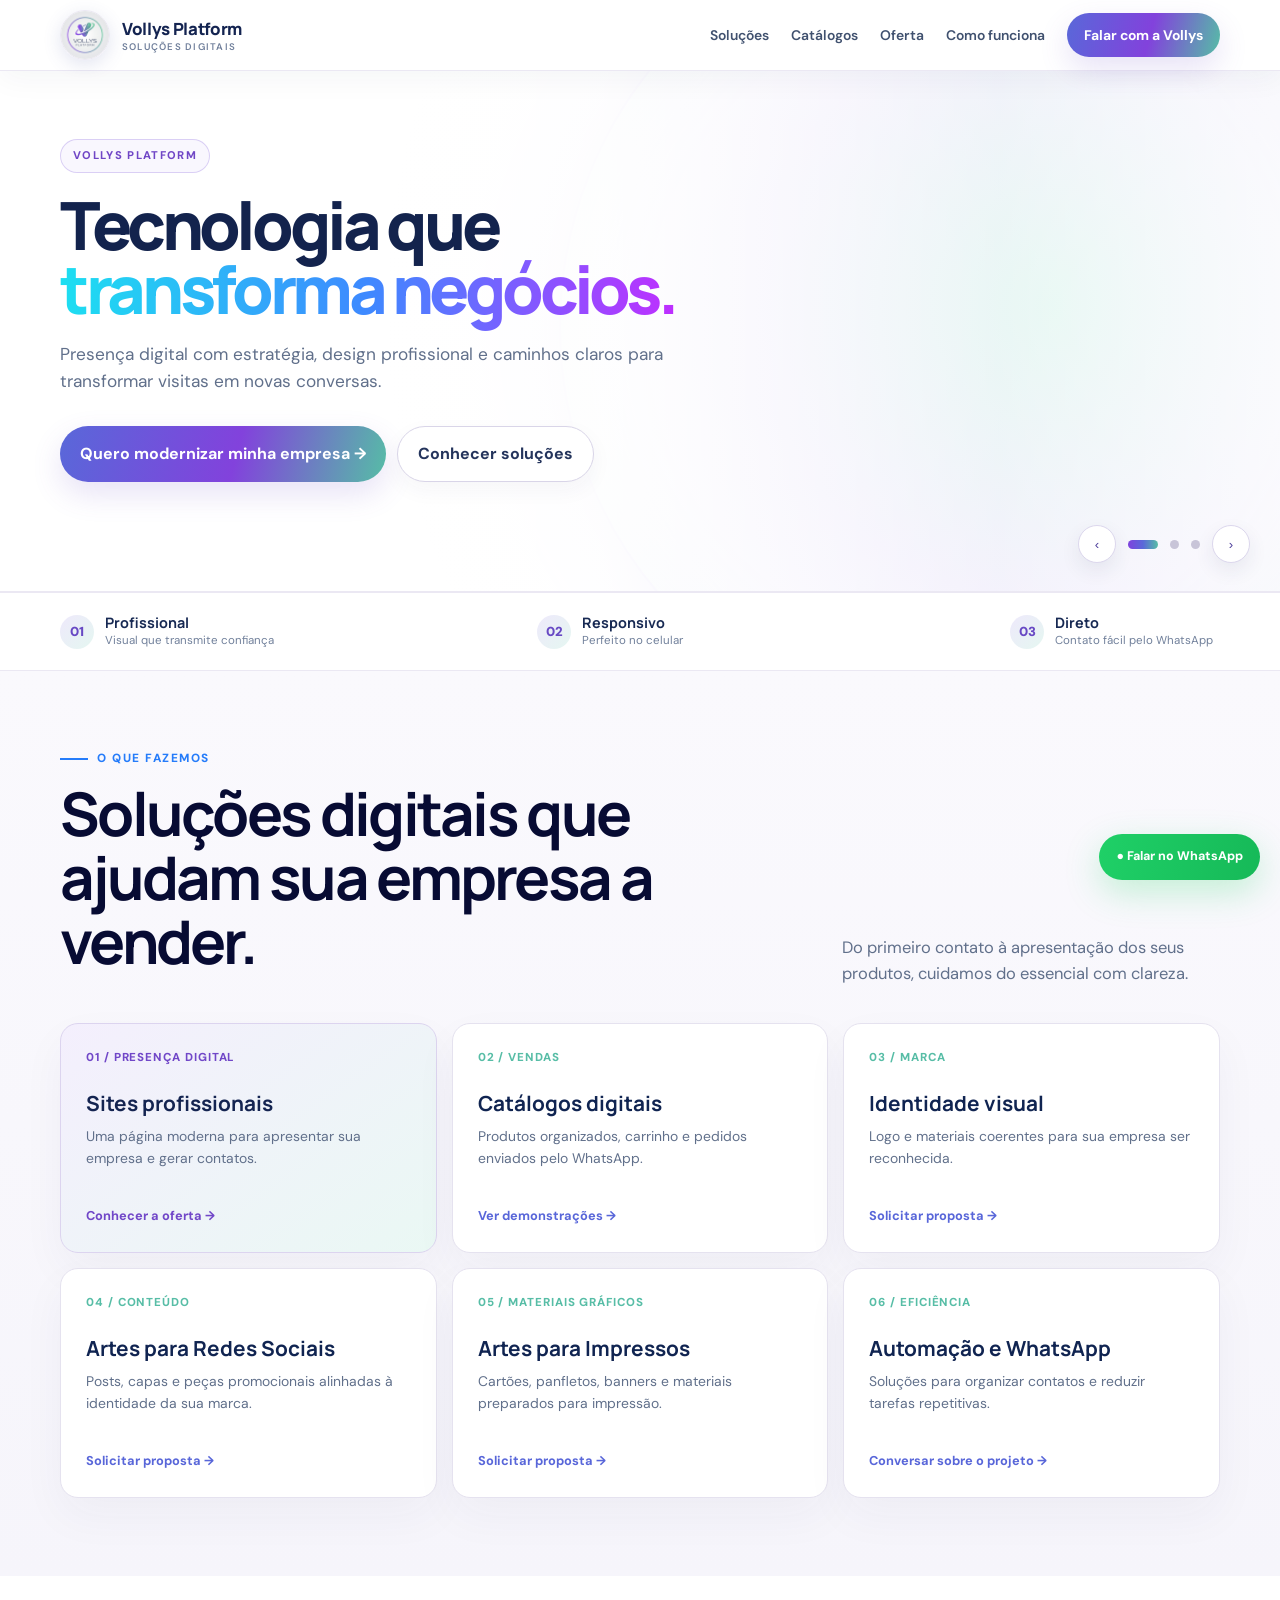
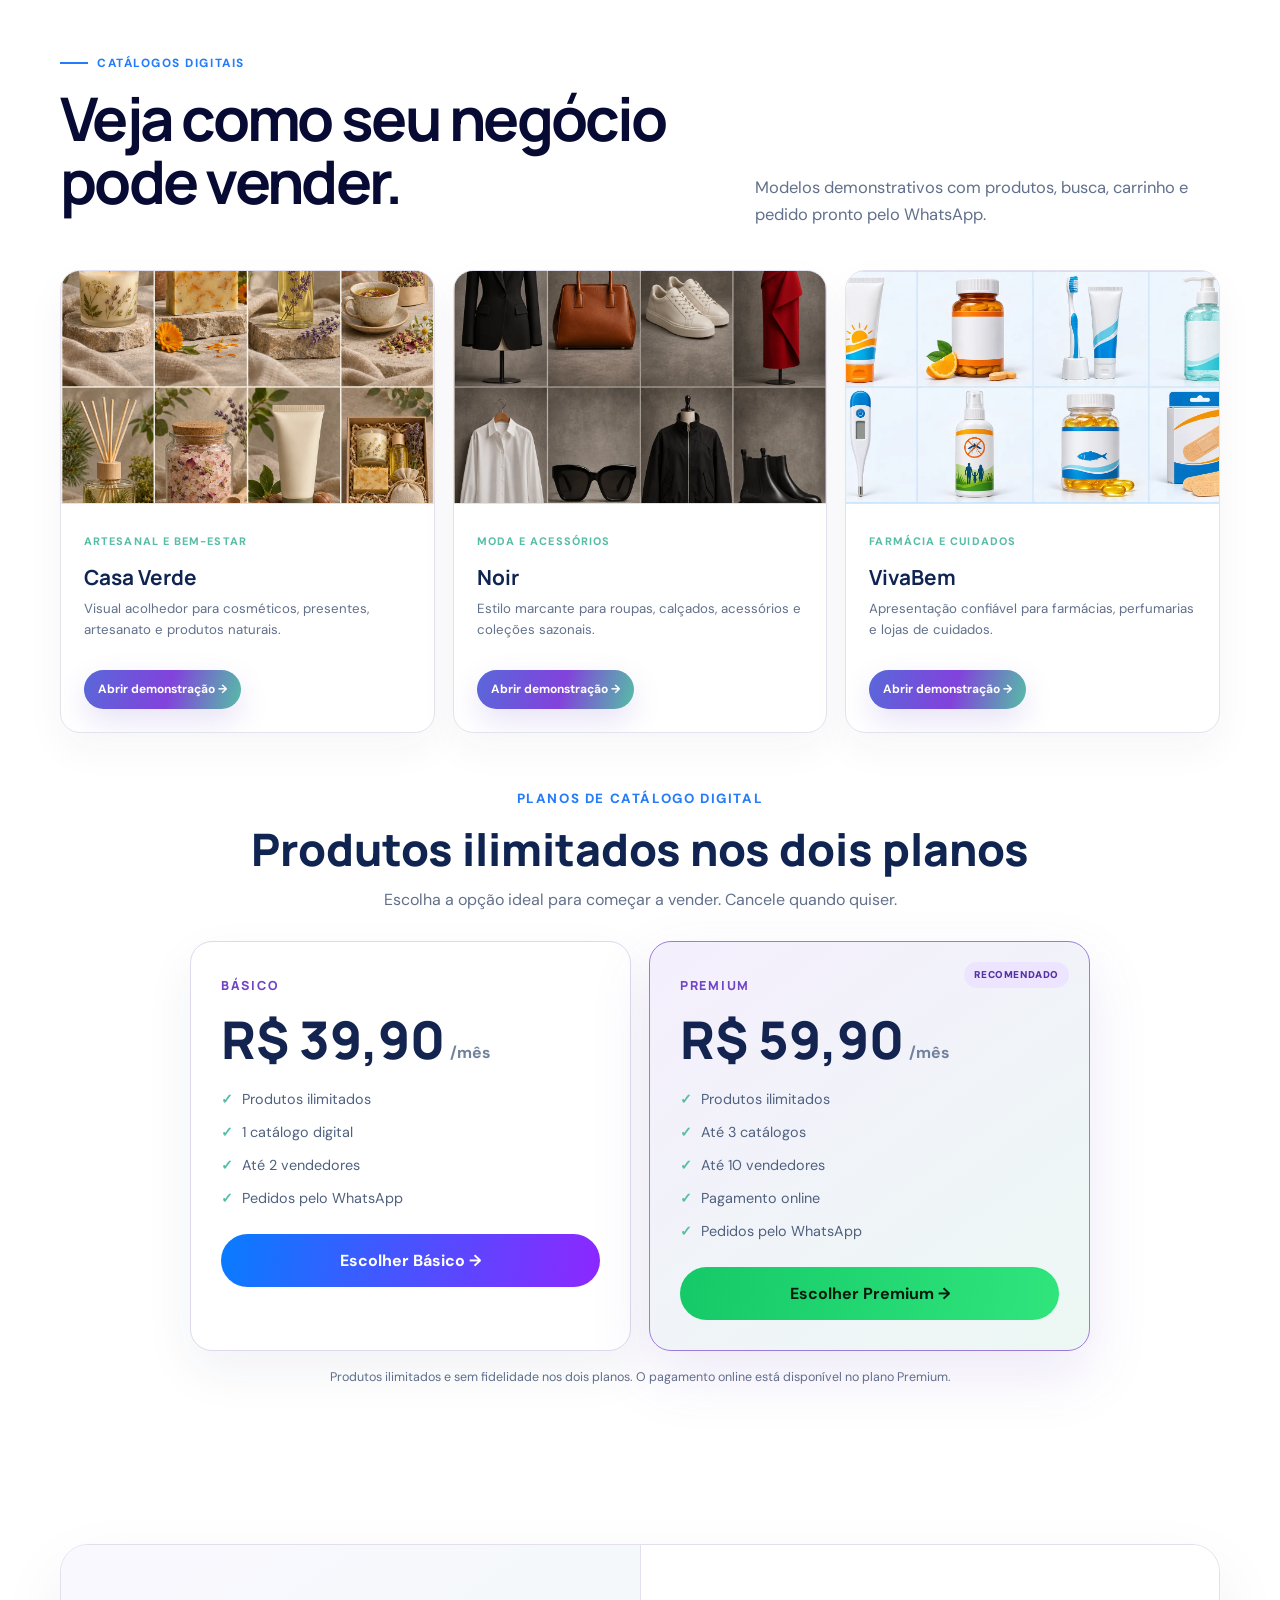
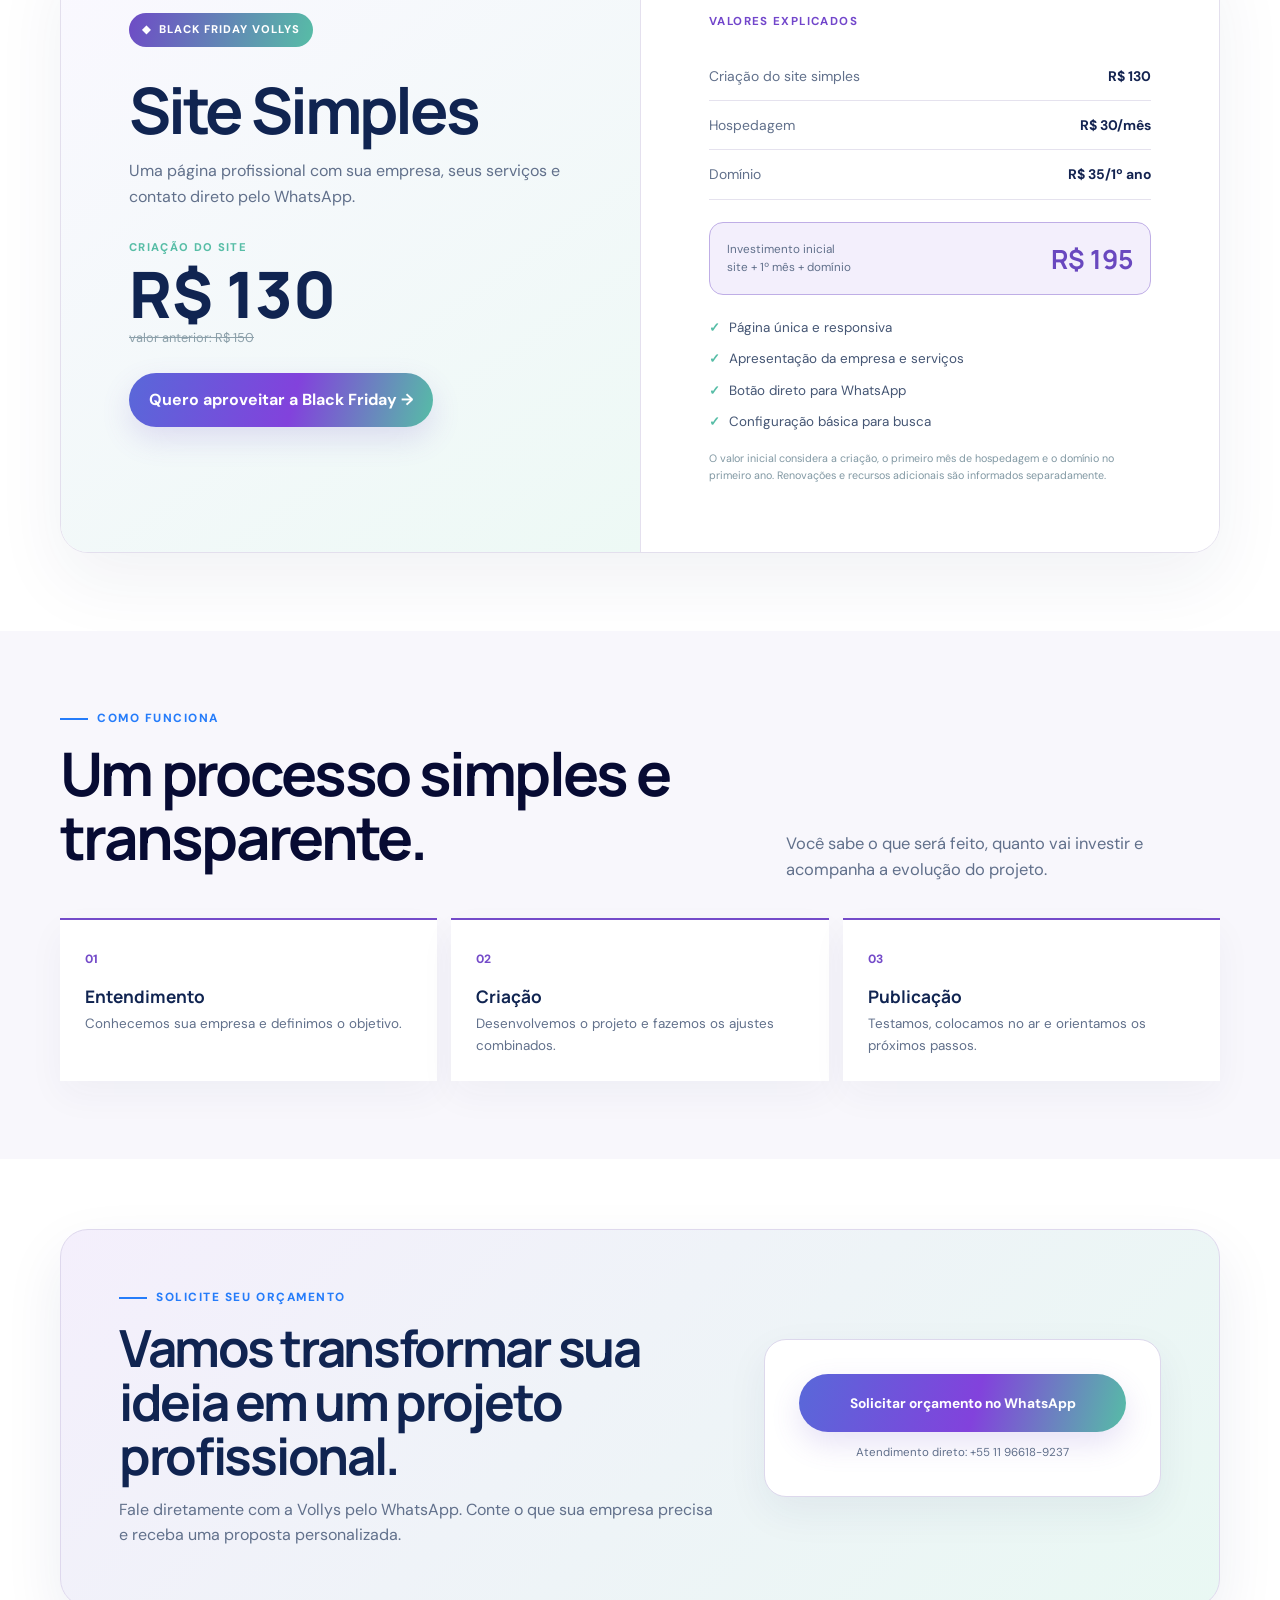
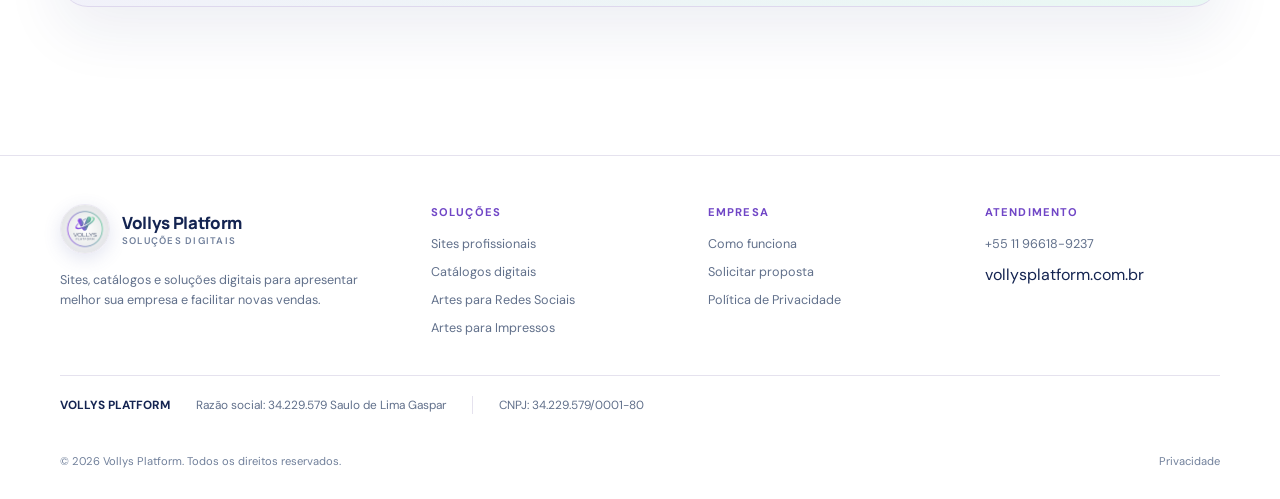
==== commit 22362579: "Redesenha site com tema claro do novo logo" ====
--- a/index.html
+++ b/index.html
@@ -2,9 +2,9 @@
 <meta charset="UTF-8"><meta name="viewport" content="width=device-width,initial-scale=1">
 <title>Vollys Platform | Tecnologia que transforma negócios</title>
 <meta name="description" content="Sites profissionais, catálogos digitais, automação e identidade visual para transformar sua presença digital em novas oportunidades.">
-<link rel="canonical" href="https://vollysplatform.com.br/"><link rel="icon" type="image/jpeg" href="assets/logo-vollys-claro-v4.jpg?v=4"><link rel="apple-touch-icon" href="assets/logo-vollys-claro-v4.jpg?v=4">
+<link rel="canonical" href="https://vollysplatform.com.br/"><link rel="icon" type="image/jpeg" href="assets/logo-vollys-claro-v4.jpg?v=5"><link rel="apple-touch-icon" href="assets/logo-vollys-claro-v4.jpg?v=5">
 <meta property="og:title" content="Vollys Platform | Tecnologia que transforma negócios"><meta property="og:description" content="Sites profissionais, catálogos digitais e automação para sua empresa vender melhor."><meta property="og:image" content="https://vollysplatform.com.br/assets/capa-facebook-vollys.png?v=2">
-<link rel="preconnect" href="https://fonts.googleapis.com"><link href="https://fonts.googleapis.com/css2?family=DM+Sans:wght@400;500;600;700&family=Manrope:wght@600;700;800&display=swap" rel="stylesheet">
+<link rel="preconnect" href="https://fonts.googleapis.com"><link href="https://fonts.googleapis.com/css2?family=DM+Sans:wght@400;500;600;700&family=Manrope:wght@600;700;800&display=swap" rel="stylesheet"><link rel="stylesheet" href="demos.css?v=tema-claro-vollys">
 <style>
 :root{--ink:#10263a;--blue:#075b80;--teal:#14a9a4;--mint:#dff5f0;--paper:#fbfdfc;--soft:#eef4f5;--muted:#617584;--line:#dce7e9;--lime:#b9ed72}*{box-sizing:border-box;margin:0;padding:0}html{scroll-behavior:smooth}body{font-family:"DM Sans",sans-serif;color:var(--ink);background:var(--paper);line-height:1.6;overflow-x:hidden}a{text-decoration:none;color:inherit}.wrap{width:min(1160px,calc(100% - 40px));margin:auto}.kicker{display:flex;align-items:center;gap:9px;color:var(--teal);font-size:.74rem;font-weight:800;letter-spacing:.13em;text-transform:uppercase}.kicker:before{content:"";width:28px;height:2px;background:currentColor}.title{font:700 clamp(2.15rem,4.7vw,3.8rem)/1.06 Manrope;letter-spacing:-.045em;margin:14px 0}.intro{max-width:650px;color:var(--muted);font-size:1.03rem}.btn{display:inline-flex;align-items:center;justify-content:center;padding:14px 20px;border-radius:999px;font-weight:700;border:1px solid var(--line);transition:.2s;background:white}.btn:hover{transform:translateY(-2px);box-shadow:0 10px 28px #10263a14}.primary{background:var(--ink);color:white;border-color:var(--ink)}
 .topnote{background:linear-gradient(90deg,#10263a,#075b80,#10263a);color:white;text-align:center;padding:10px 14px;font-size:.76rem;font-weight:600;letter-spacing:.02em}.topnote b{display:inline-block;background:var(--lime);color:#173315;border-radius:999px;padding:3px 10px;margin-right:7px;font-size:.68rem;letter-spacing:.08em}header{position:sticky;top:0;z-index:20;background:#fbfdfce9;backdrop-filter:blur(16px);border-bottom:1px solid #e6eeee}nav{height:84px;display:flex;align-items:center;justify-content:space-between}.brand img{width:64px;height:64px;object-fit:cover;border-radius:16px;box-shadow:0 7px 22px #173b4d18}.links{display:flex;align-items:center;gap:27px;color:#526978;font-size:.87rem;font-weight:600}.links a:hover{color:var(--ink)}.menu{display:none;border:0;background:none;color:var(--ink);font-size:1.5rem}
@@ -31,11 +31,34 @@
 /* Logo oficial Vollys Platform */
 .brand img{object-fit:contain;background:transparent}
 .slide-visual img{object-fit:contain;background:#fff}
-</style><link rel="stylesheet" href="demos.css?v=planos-ilimitados"><script src="demos-section.js?v=planos-ilimitados" defer></script></head><body>
-<header><nav class="wrap"><a class="brand" href="#top"><img src="assets/logo-vollys-claro-v4.jpg?v=4" alt="Logo Vollys Platform"><span class="brand-name">Vollys Platform<small>Soluções digitais</small></span></a><button class="menu" aria-label="Abrir menu">☰</button><div class="links"><a href="#solucoes">Soluções</a><a href="#demonstracoes">Catálogos</a><a href="#oferta">Oferta</a><a href="#processo">Como funciona</a><a class="btn primary" href="#orcamento">Falar com a Vollys</a></div></nav></header>
+/* Tema claro inspirado no logo Vollys */
+:root{--ink:#102451;--blue:#5866d9;--teal:#57bda6;--violet:#7f43de;--mint:#eef9f6;--paper:#fff;--soft:#f6f4fc;--muted:#61708b;--line:#e4e2ef;--lime:#57bda6}
+body{background:#fff;color:var(--ink)}
+header{background:#fffffff2;border-bottom:1px solid #ebe8f3;box-shadow:0 8px 30px #15234b0b}
+.brand img{box-shadow:0 5px 18px #4a59a328;border:1px solid #ebe8f3}
+.brand-name{color:#142451}.brand-name small{color:#71809c}.links{color:#40516f}.links a:hover{color:#7543d3}.menu{color:#24345c}
+.primary{background:linear-gradient(105deg,#5968d9,#8242dc 54%,#56bda6);color:#fff;box-shadow:0 12px 30px #6e4ecb2a}
+.hero{background:#fff;color:#13234d;border-bottom:1px solid #ebe8f3}
+.slide{background-color:#fff}.slide-one{background:radial-gradient(circle at 82% 45%,#dff5ef 0,#f0edfb 27%,#fff 61%)!important}.slide-two{background:radial-gradient(circle at 78% 35%,#e7f6f1 0,#f2effb 31%,#fff 65%)}.slide-three{background:radial-gradient(circle at 76% 42%,#e9e7fa 0,#eff9f6 34%,#fff 68%)}
+.slide:after{background:linear-gradient(90deg,#fffffff8 0%,#ffffffe8 47%,#ffffff45 78%,#ffffffb5 100%)}
+.slide-one:before{border-color:#7351d528;box-shadow:0 0 100px #6c56c828,inset 0 0 90px #59bda621}
+.slide-copy .eyebrow{border-color:#7652d63d;background:#7652d60b;color:#7046c6}.slide h1,.slide h2{color:#13234d}.slide p{color:#61708b}.slide .btn:not(.primary){background:#fff;color:#24345c;border-color:#d9d5e8;box-shadow:0 8px 22px #24345c0b}
+.slide-visual{background:linear-gradient(135deg,#7f43de,#5968d9,#57bda6);box-shadow:0 30px 75px #574cb72d}.catalog-stack img{border-color:#fff;box-shadow:0 22px 55px #27305b24}
+.carousel-arrow{background:#fff;color:#4c3d9a;border-color:#dcd7ed;box-shadow:0 8px 20px #23335b15}.carousel-dot{background:#c8c4d8}.carousel-dot.active{background:linear-gradient(90deg,#7f43de,#5968d9,#57bda6)}
+.proof{background:#fff;border-color:#ebe8f3}.proof-item{color:#5f6f89}.proof-item span{background:linear-gradient(135deg,#eee9fb,#e5f7f1);color:#6849c4}.proof-item strong{color:#172953}.proof-item small{color:#71809b}
+.services-section{background:linear-gradient(180deg,#faf9fd,#f6f5fb)}.service{background:#fff;border-color:#e5e2ef;box-shadow:0 18px 45px #26345c0b}.service.featured{background:linear-gradient(145deg,#f4effd,#eaf8f4);color:#142451;border-color:#dcd4ef}.service.featured p{color:#61708b}.service.featured a,.service.featured em{color:#7147c8}
+.demos-section{background:#fff}.demo-card{background:#fff;box-shadow:0 16px 40px #26345c0b}.catalog-offer{background:linear-gradient(120deg,#f3effc,#e8f8f3)!important;color:#142451;border:1px solid #ddd8ed}.catalog-offer small{color:#7246cb}.catalog-offer p{color:#61708b}.catalog-price del,.catalog-price span{color:#71809b}.catalog-price strong{color:#6849c4}
+.catalog-plan{background:#fff;color:#142451;border-color:#ded9ed;box-shadow:0 20px 50px #26345c10}.catalog-plan.featured-plan{background:linear-gradient(145deg,#f5effd,#ecf8f4);border-color:#9c7bdc;box-shadow:0 24px 60px #7652c521}.plan-name{color:#7046c6}.plan-price strong{color:#142451}.plan-price span{color:#71809b}.catalog-plan ul{color:#50617f}.catalog-plan li:before{color:#56bda6}.recommended{background:#ede5ff;color:#5633a2}
+.offer{background:#fff}.offer-card{border-color:#e3dfed;box-shadow:0 28px 70px #26345c10}.offer-copy{background:linear-gradient(145deg,#faf8ff,#edf9f5)}.offer-details{background:#fff;color:#142451;border-left:1px solid #e4e0ee}.offer-details h3{color:#7246cb}.row-price{color:#61708b;border-color:#e5e2ee}.row-price strong{color:#142451}.total{background:#f3effc;border-color:#bfaee6}.total span{color:#61708b}.total strong{color:#6948bf}.checklist{color:#455674}.checklist li:before{color:#56bda6}.bf-badge{background:linear-gradient(105deg,#6e4bc6,#57bda6);color:#fff}.bf-badge:before{color:#fff}
+.process{background:#f8f7fc}.step{background:#fff;border-top-color:#744bc9;box-shadow:0 14px 35px #26345c0b}.step span{color:#744bc9}.contact-card,.cta-card{background:linear-gradient(135deg,#f4effc,#e9f8f3);border-color:#ded8ed}.cta-action{background:#fff;border:1px solid #ddd8ec;box-shadow:0 15px 40px #26345c10}.cta-action small{color:#61708b}
+footer{background:#fff!important;color:#142451;border-top:1px solid #e5e2ee}.footer-grid p,.footer-grid a{color:#61708b}.footer-grid h3{color:#7046c6}.company-data{border-color:#e5e2ee;color:#61708b}.company-data strong{color:#142451}.company-data span+span{border-color:#e5e2ee}.legal,.legal a{color:#71809b}
+@media(max-width:900px){.slide-copy{max-width:82%}}
+@media(max-width:680px){.links{background:#fff;box-shadow:0 20px 45px #18274d1f;border-bottom:1px solid #e6e2ef}.slide:after{background:#fffffff0}.slide-copy{max-width:100%}.slide-visual,.catalog-stack{opacity:.16}.offer-details{border-left:0;border-top:1px solid #e4e0ee}}
+</style><script src="demos-section.js?v=tema-claro-vollys" defer></script></head><body>
+<header><nav class="wrap"><a class="brand" href="#top"><img src="assets/logo-vollys-claro-v4.jpg?v=5" alt="Logo Vollys Platform"><span class="brand-name">Vollys Platform<small>Soluções digitais</small></span></a><button class="menu" aria-label="Abrir menu">☰</button><div class="links"><a href="#solucoes">Soluções</a><a href="#demonstracoes">Catálogos</a><a href="#oferta">Oferta</a><a href="#processo">Como funciona</a><a class="btn primary" href="#orcamento">Falar com a Vollys</a></div></nav></header>
 <main id="top"><section class="hero" aria-label="Destaques Vollys"><div class="carousel" id="hero-carousel">
 <article class="slide slide-one active"><div class="slide-inner"><div class="slide-copy"><span class="eyebrow">VOLLYS PLATFORM</span><h1>Tecnologia que <span>transforma negócios.</span></h1><p>Presença digital com estratégia, design profissional e caminhos claros para transformar visitas em novas conversas.</p><div class="actions"><a class="btn primary" href="#orcamento">Quero modernizar minha empresa →</a><a class="btn" href="#solucoes">Conhecer soluções</a></div></div></div></article>
-<article class="slide slide-two"><div class="slide-inner"><div class="slide-copy"><span class="eyebrow">SITES PROFISSIONAIS</span><h2>Um site que transmite <span>confiança.</span></h2><p>Experiência moderna, rápida e adaptada ao celular para apresentar sua empresa e facilitar o contato pelo WhatsApp.</p><div class="actions"><a class="btn primary" href="#oferta">Ver oferta do site →</a><a class="btn" href="https://wa.me/5511966189237?text=Ol%C3%A1%21%20Quero%20um%20site%20profissional%20para%20minha%20empresa." target="_blank">Falar no WhatsApp</a></div></div><div class="slide-visual"><img src="assets/logo-vollys-claro-v4.jpg?v=4" alt="Logo oficial Vollys Platform"></div></div></article>
+<article class="slide slide-two"><div class="slide-inner"><div class="slide-copy"><span class="eyebrow">SITES PROFISSIONAIS</span><h2>Um site que transmite <span>confiança.</span></h2><p>Experiência moderna, rápida e adaptada ao celular para apresentar sua empresa e facilitar o contato pelo WhatsApp.</p><div class="actions"><a class="btn primary" href="#oferta">Ver oferta do site →</a><a class="btn" href="https://wa.me/5511966189237?text=Ol%C3%A1%21%20Quero%20um%20site%20profissional%20para%20minha%20empresa." target="_blank">Falar no WhatsApp</a></div></div><div class="slide-visual"><img src="assets/logo-vollys-claro-v4.jpg?v=5" alt="Logo oficial Vollys Platform"></div></div></article>
 <article class="slide slide-three"><div class="slide-inner"><div class="slide-copy"><span class="eyebrow">CATÁLOGOS DIGITAIS</span><h2>Produtos ilimitados para <span>vender mais.</span></h2><p>Planos a partir de R$ 39,90 por mês, com pedidos pelo WhatsApp. No Premium, seu cliente também pode pagar online.</p><div class="actions"><a class="btn primary" href="#demonstracoes">Ver planos e demonstrações →</a><a class="btn" href="https://wa.me/5511966189237?text=Ol%C3%A1%21%20Quero%20conhecer%20os%20planos%20do%20Cat%C3%A1logo%20Digital%20com%20produtos%20ilimitados." target="_blank" rel="noopener">Quero meu catálogo</a></div></div><div class="catalog-stack"><img src="demos/natural/products-real.webp" alt="Catálogo de produtos naturais"><img src="demos/moda/products-real.webp" alt="Catálogo de moda"><img src="demos/farmacia/products-real.webp" alt="Catálogo de farmácia"></div></div></article>
 <div class="carousel-controls"><button class="carousel-arrow prev" aria-label="Destaque anterior">‹</button><button class="carousel-dot active" aria-label="Ir ao destaque 1"></button><button class="carousel-dot" aria-label="Ir ao destaque 2"></button><button class="carousel-dot" aria-label="Ir ao destaque 3"></button><button class="carousel-arrow next" aria-label="Próximo destaque">›</button></div></div></section>
 <div class="proof"><div class="wrap proof-row"><div class="proof-item"><span>01</span><div><strong>Profissional</strong><small>Visual que transmite confiança</small></div></div><div class="proof-item"><span>02</span><div><strong>Responsivo</strong><small>Perfeito no celular</small></div></div><div class="proof-item"><span>03</span><div><strong>Direto</strong><small>Contato fácil pelo WhatsApp</small></div></div></div></div>
@@ -43,6 +66,6 @@
 <section class="offer" id="oferta"><div class="wrap offer-card"><div class="offer-copy"><div class="bf-badge">BLACK FRIDAY VOLLYS</div><h2>Site Simples</h2><p>Uma página profissional com sua empresa, seus serviços e contato direto pelo WhatsApp.</p><div class="price"><small>Criação do site</small>R$ 130</div><div class="was">valor anterior: R$ 150</div><a class="btn primary" style="margin-top:25px" href="https://wa.me/5511966189237?text=Ol%C3%A1%21%20Quero%20aproveitar%20a%20Black%20Friday%20do%20site%20simples%20por%20R%24%20130." target="_blank">Quero aproveitar a Black Friday →</a></div><div class="offer-details"><h3>VALORES EXPLICADOS</h3><div class="row-price"><span>Criação do site simples</span><strong>R$ 130</strong></div><div class="row-price"><span>Hospedagem</span><strong>R$ 30/mês</strong></div><div class="row-price"><span>Domínio</span><strong>R$ 35/1º ano</strong></div><div class="total"><span>Investimento inicial<br>site + 1º mês + domínio</span><strong>R$ 195</strong></div><ul class="checklist"><li>Página única e responsiva</li><li>Apresentação da empresa e serviços</li><li>Botão direto para WhatsApp</li><li>Configuração básica para busca</li></ul><p class="note">O valor inicial considera a criação, o primeiro mês de hospedagem e o domínio no primeiro ano. Renovações e recursos adicionais são informados separadamente.</p></div></div></section>
 <section class="process" id="processo"><div class="wrap"><div class="process-heading"><div><div class="kicker">Como funciona</div><h2 class="title">Um processo simples e transparente.</h2></div><p class="intro">Você sabe o que será feito, quanto vai investir e acompanha a evolução do projeto.</p></div><div class="steps"><article class="step"><span>01</span><h3>Entendimento</h3><p>Conhecemos sua empresa e definimos o objetivo.</p></article><article class="step"><span>02</span><h3>Criação</h3><p>Desenvolvemos o projeto e fazemos os ajustes combinados.</p></article><article class="step"><span>03</span><h3>Publicação</h3><p>Testamos, colocamos no ar e orientamos os próximos passos.</p></article></div></div></section>
 <section class="contact" id="orcamento"><div class="wrap contact-card cta-card"><div><div class="kicker">Solicite seu orçamento</div><h2>Vamos transformar sua ideia em um projeto profissional.</h2><p>Fale diretamente com a Vollys pelo WhatsApp. Conte o que sua empresa precisa e receba uma proposta personalizada.</p></div><div class="cta-action"><a class="btn primary cta-whatsapp" href="https://wa.me/5511966189237?text=Ol%C3%A1%21%20Vim%20pelo%20site%20da%20Vollys%20Platform%20e%20gostaria%20de%20solicitar%20um%20or%C3%A7amento." target="_blank" rel="noopener">Solicitar orçamento no WhatsApp</a><small>Atendimento direto: +55 11 96618-9237</small></div></div></section></main>
-<footer><div class="wrap"><div class="footer-grid"><div class="footer-about"><a class="brand" href="#top"><img src="assets/logo-vollys-claro-v4.jpg?v=4" alt="Logo Vollys Platform"><span class="brand-name">Vollys Platform<small>Soluções digitais</small></span></a><p>Sites, catálogos e soluções digitais para apresentar melhor sua empresa e facilitar novas vendas.</p></div><div><h3>SOLUÇÕES</h3><div class="foot-links"><a href="#solucoes">Sites profissionais</a><a href="#demonstracoes">Catálogos digitais</a><a href="#orcamento">Artes para Redes Sociais</a><a href="#orcamento">Artes para Impressos</a></div></div><div><h3>EMPRESA</h3><div class="foot-links"><a href="#processo">Como funciona</a><a href="#orcamento">Solicitar proposta</a><a href="privacidade.html">Política de Privacidade</a></div></div><div><h3>ATENDIMENTO</h3><div class="foot-links"><a href="https://wa.me/5511966189237" target="_blank">+55 11 96618-9237</a><span>vollysplatform.com.br</span></div></div></div><div class="company-data"><strong>VOLLYS PLATFORM</strong><span>Razão social: 34.229.579 Saulo de Lima Gaspar</span><span>CNPJ: 34.229.579/0001-80</span></div><div class="legal"><span>© 2026 Vollys Platform. Todos os direitos reservados.</span><span><a href="privacidade.html">Privacidade</a></span></div></div></footer>
+<footer><div class="wrap"><div class="footer-grid"><div class="footer-about"><a class="brand" href="#top"><img src="assets/logo-vollys-claro-v4.jpg?v=5" alt="Logo Vollys Platform"><span class="brand-name">Vollys Platform<small>Soluções digitais</small></span></a><p>Sites, catálogos e soluções digitais para apresentar melhor sua empresa e facilitar novas vendas.</p></div><div><h3>SOLUÇÕES</h3><div class="foot-links"><a href="#solucoes">Sites profissionais</a><a href="#demonstracoes">Catálogos digitais</a><a href="#orcamento">Artes para Redes Sociais</a><a href="#orcamento">Artes para Impressos</a></div></div><div><h3>EMPRESA</h3><div class="foot-links"><a href="#processo">Como funciona</a><a href="#orcamento">Solicitar proposta</a><a href="privacidade.html">Política de Privacidade</a></div></div><div><h3>ATENDIMENTO</h3><div class="foot-links"><a href="https://wa.me/5511966189237" target="_blank">+55 11 96618-9237</a><span>vollysplatform.com.br</span></div></div></div><div class="company-data"><strong>VOLLYS PLATFORM</strong><span>Razão social: 34.229.579 Saulo de Lima Gaspar</span><span>CNPJ: 34.229.579/0001-80</span></div><div class="legal"><span>© 2026 Vollys Platform. Todos os direitos reservados.</span><span><a href="privacidade.html">Privacidade</a></span></div></div></footer>
 <a class="wa" href="https://wa.me/5511966189237?text=Ol%C3%A1%21%20Vim%20pelo%20site%20da%20Vollys%20Platform." target="_blank" aria-label="Falar no WhatsApp">● <span>Falar no WhatsApp</span></a>
 <script>const menu=document.querySelector('.menu'),links=document.querySelector('.links');menu.onclick=()=>links.classList.toggle('open');links.querySelectorAll('a').forEach(a=>a.onclick=()=>links.classList.remove('open'));const slides=[...document.querySelectorAll('.slide')],dots=[...document.querySelectorAll('.carousel-dot')];let current=0,timer;function showSlide(i){current=(i+slides.length)%slides.length;slides.forEach((s,n)=>s.classList.toggle('active',n===current));dots.forEach((d,n)=>d.classList.toggle('active',n===current));clearInterval(timer);timer=setInterval(()=>showSlide(current+1),6500)}document.querySelector('.carousel-arrow.prev').onclick=()=>showSlide(current-1);document.querySelector('.carousel-arrow.next').onclick=()=>showSlide(current+1);dots.forEach((d,i)=>d.onclick=()=>showSlide(i));showSlide(0);</script></body></html>
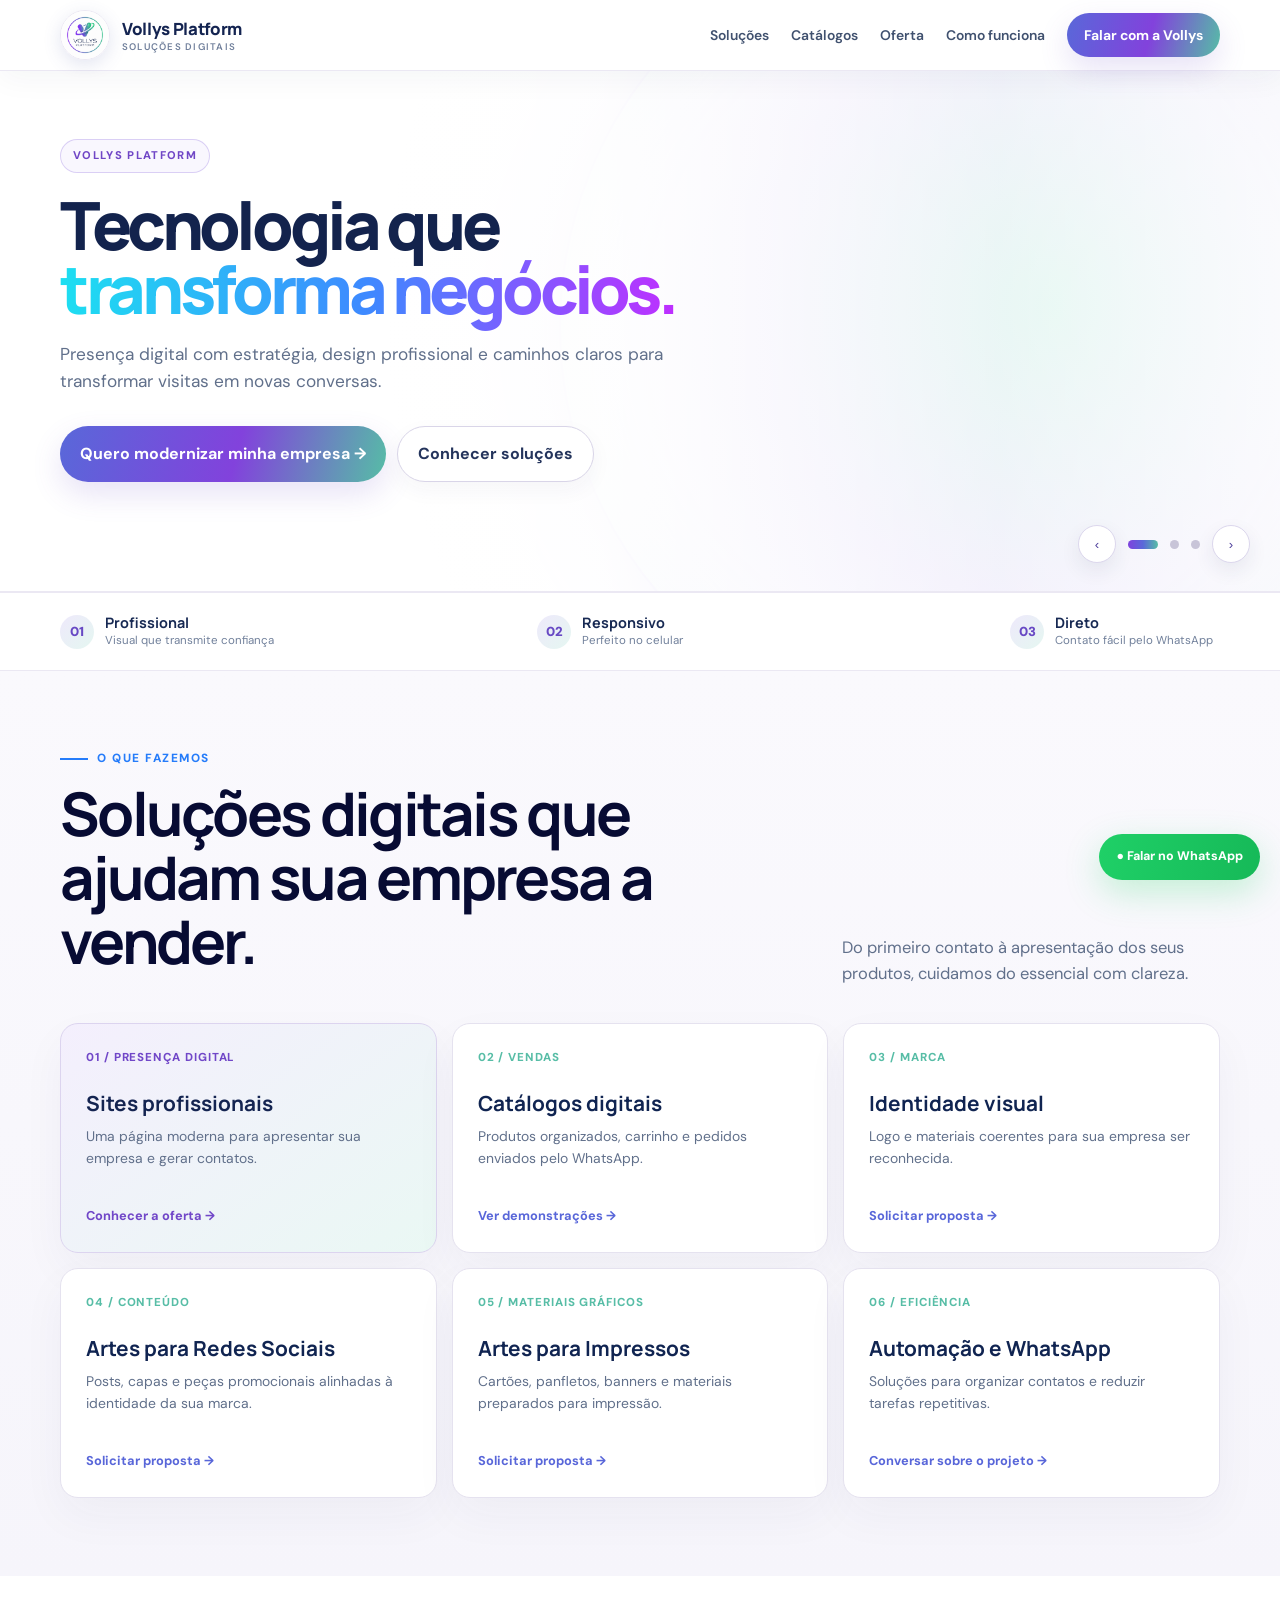
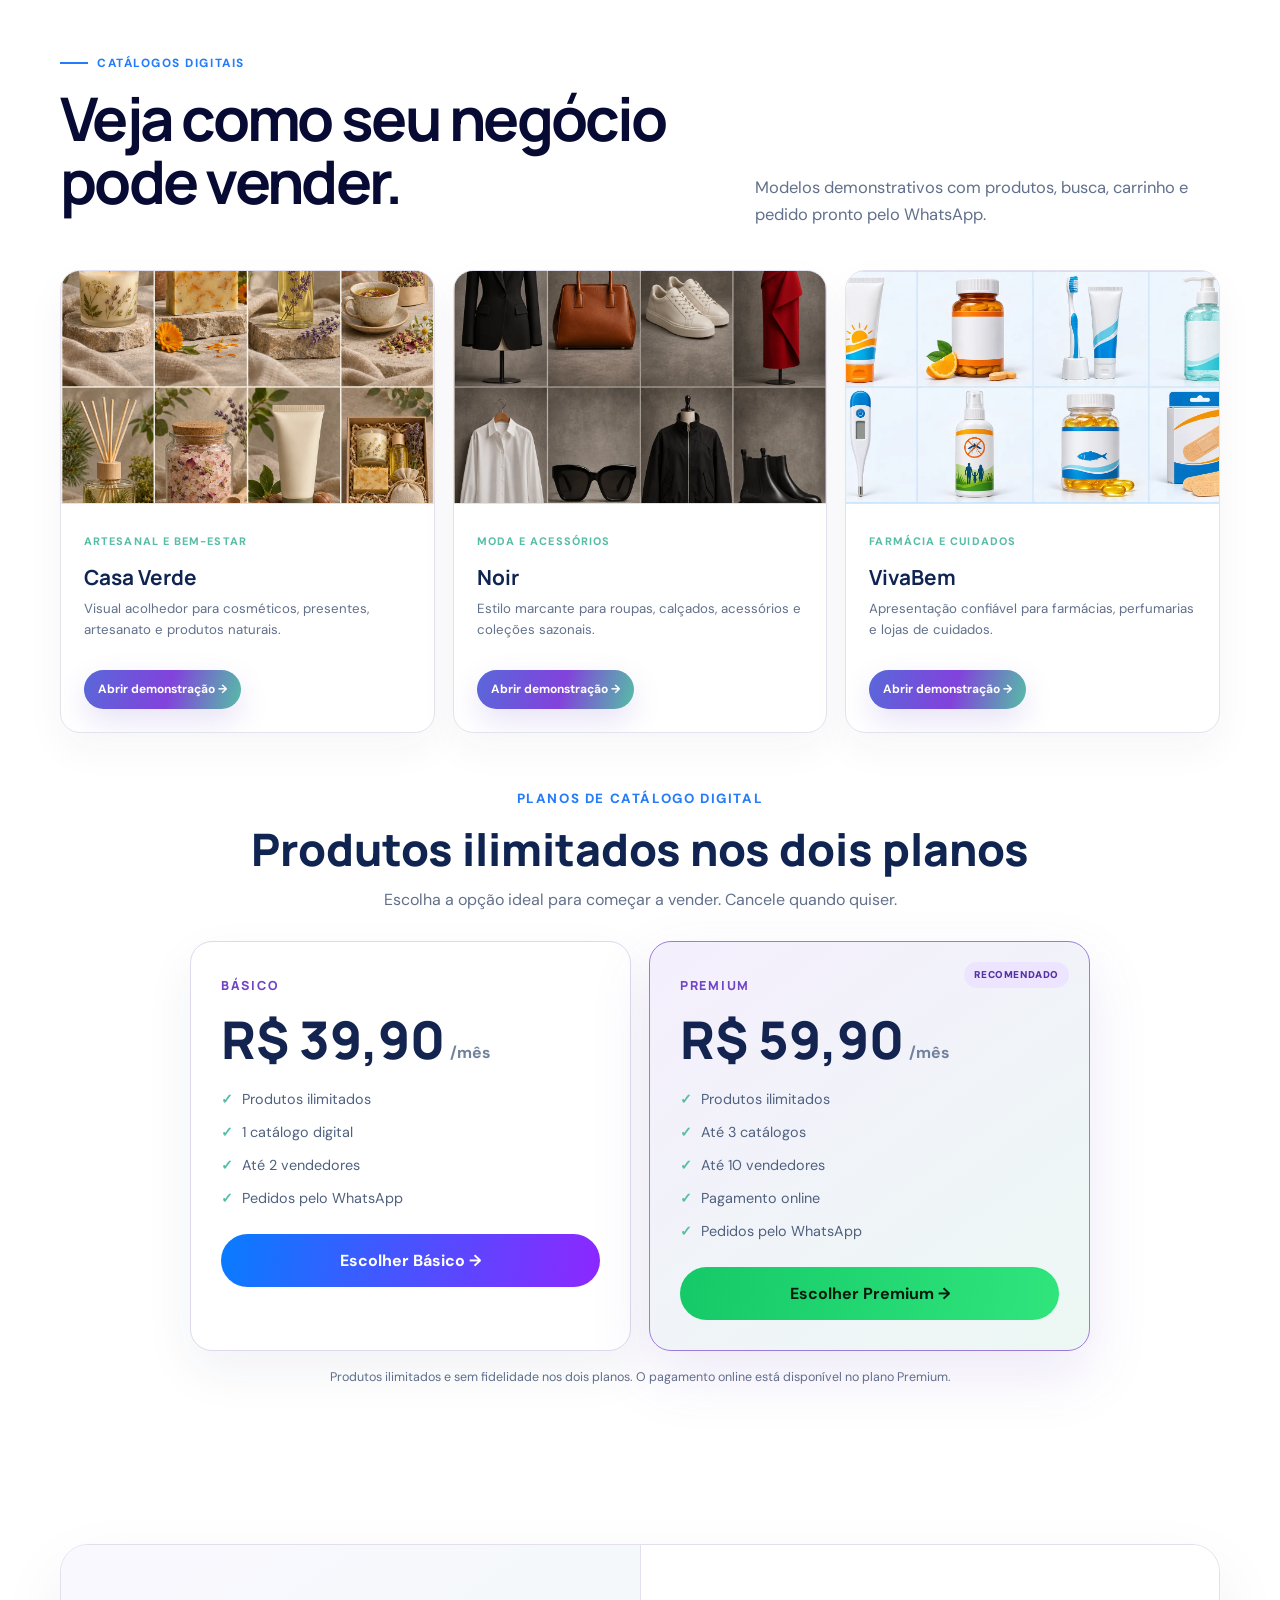
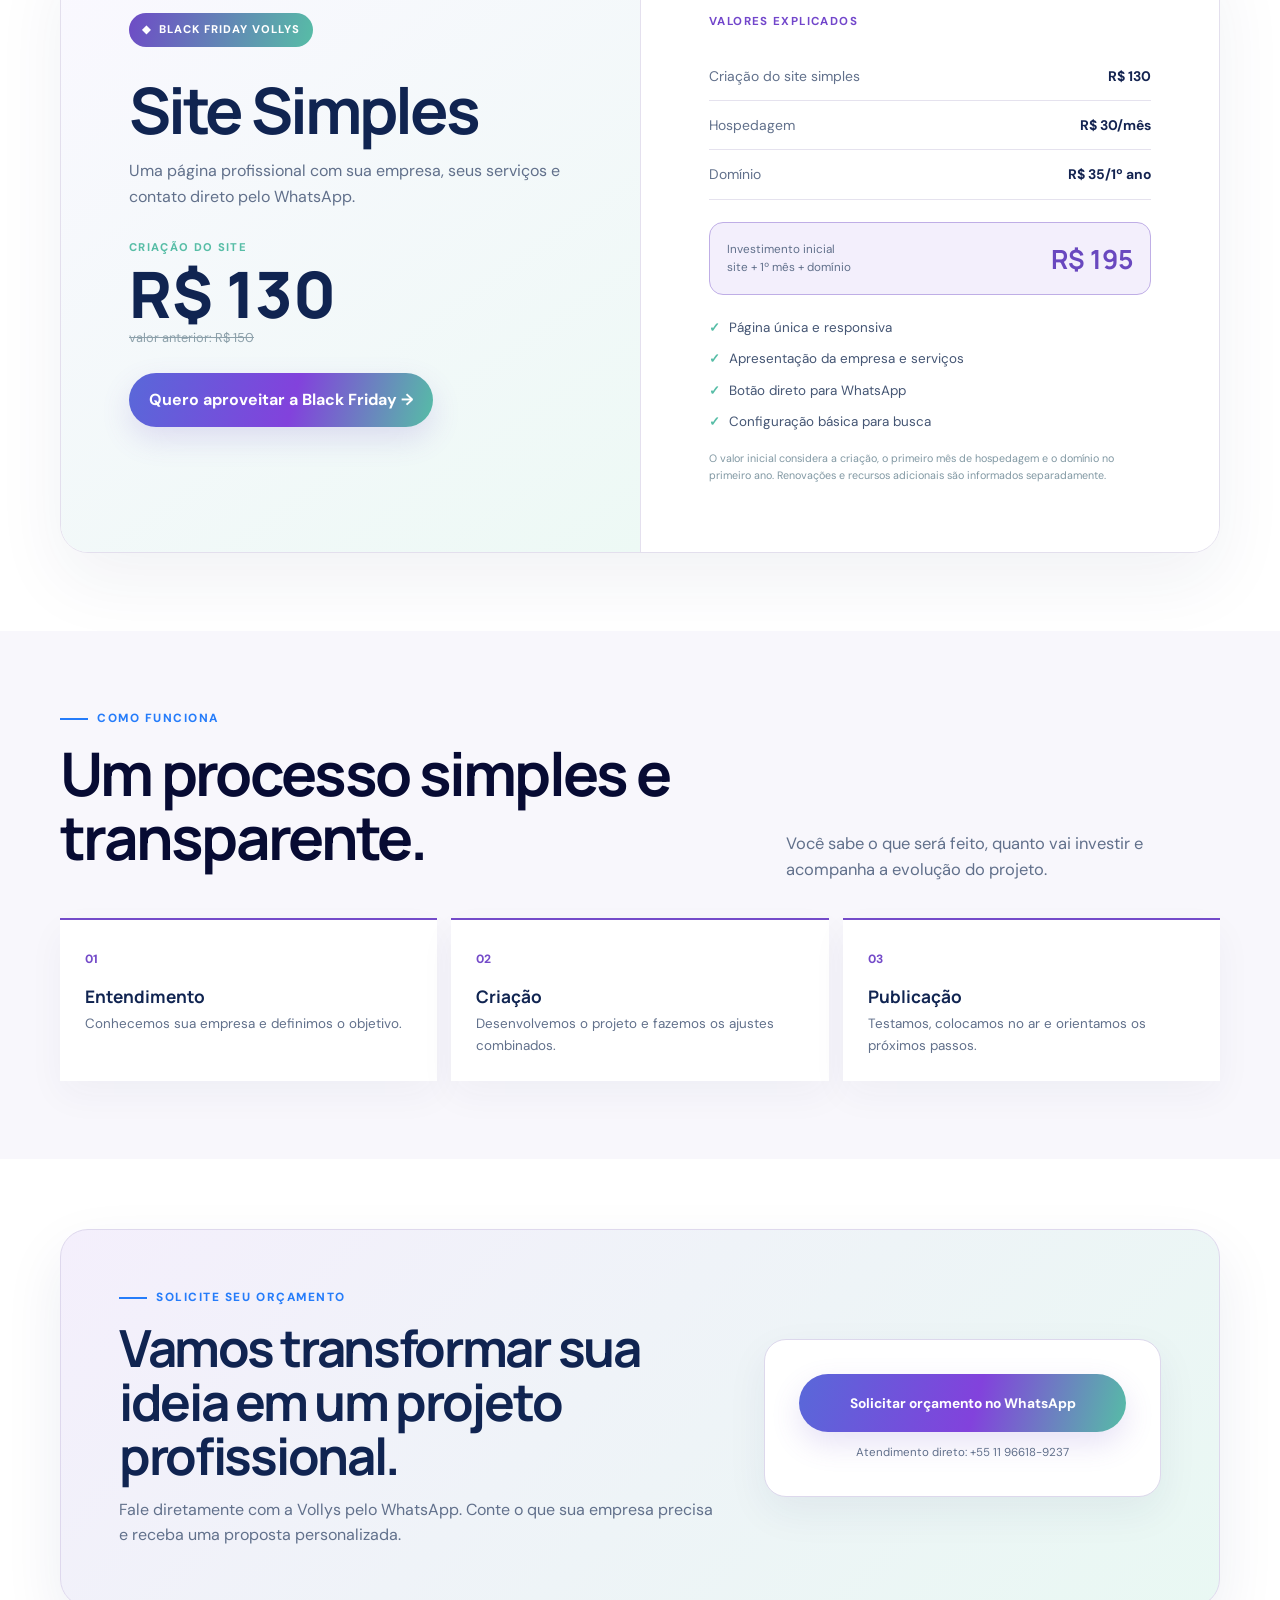
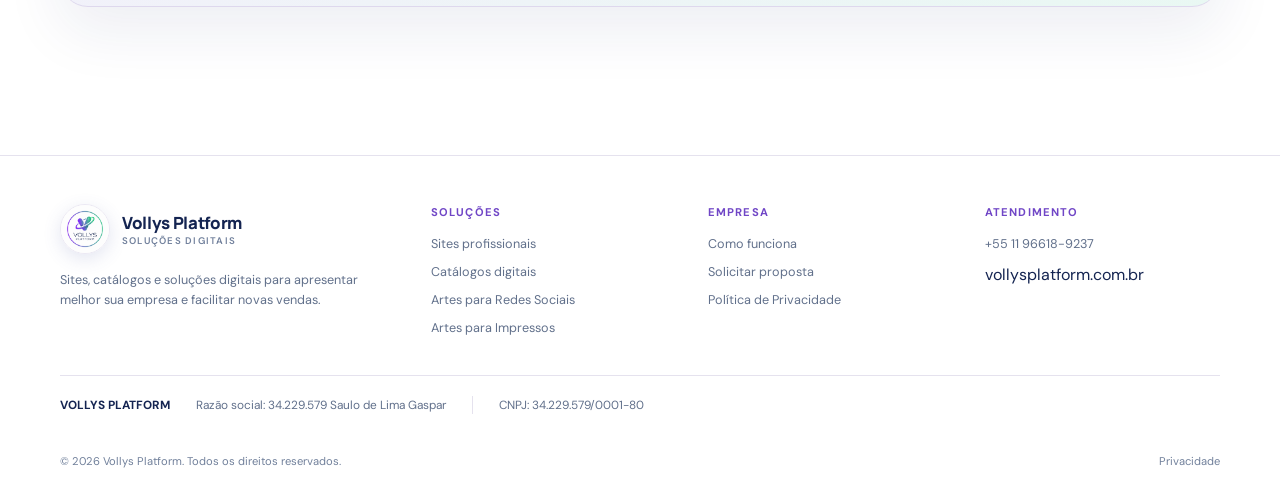
==== commit 5b95b106: "Ajusta logo para fundo branco puro" ====
--- a/index.html
+++ b/index.html
@@ -2,7 +2,7 @@
 <meta charset="UTF-8"><meta name="viewport" content="width=device-width,initial-scale=1">
 <title>Vollys Platform | Tecnologia que transforma negócios</title>
 <meta name="description" content="Sites profissionais, catálogos digitais, automação e identidade visual para transformar sua presença digital em novas oportunidades.">
-<link rel="canonical" href="https://vollysplatform.com.br/"><link rel="icon" type="image/jpeg" href="assets/logo-vollys-claro-v4.jpg?v=5"><link rel="apple-touch-icon" href="assets/logo-vollys-claro-v4.jpg?v=5">
+<link rel="canonical" href="https://vollysplatform.com.br/"><link rel="icon" type="image/jpeg" href="assets/logo-vollys-fundo-branco-v5.jpg?v=6"><link rel="apple-touch-icon" href="assets/logo-vollys-fundo-branco-v5.jpg?v=6">
 <meta property="og:title" content="Vollys Platform | Tecnologia que transforma negócios"><meta property="og:description" content="Sites profissionais, catálogos digitais e automação para sua empresa vender melhor."><meta property="og:image" content="https://vollysplatform.com.br/assets/capa-facebook-vollys.png?v=2">
 <link rel="preconnect" href="https://fonts.googleapis.com"><link href="https://fonts.googleapis.com/css2?family=DM+Sans:wght@400;500;600;700&family=Manrope:wght@600;700;800&display=swap" rel="stylesheet"><link rel="stylesheet" href="demos.css?v=tema-claro-vollys">
 <style>
@@ -55,10 +55,10 @@
 @media(max-width:900px){.slide-copy{max-width:82%}}
 @media(max-width:680px){.links{background:#fff;box-shadow:0 20px 45px #18274d1f;border-bottom:1px solid #e6e2ef}.slide:after{background:#fffffff0}.slide-copy{max-width:100%}.slide-visual,.catalog-stack{opacity:.16}.offer-details{border-left:0;border-top:1px solid #e4e0ee}}
 </style><script src="demos-section.js?v=tema-claro-vollys" defer></script></head><body>
-<header><nav class="wrap"><a class="brand" href="#top"><img src="assets/logo-vollys-claro-v4.jpg?v=5" alt="Logo Vollys Platform"><span class="brand-name">Vollys Platform<small>Soluções digitais</small></span></a><button class="menu" aria-label="Abrir menu">☰</button><div class="links"><a href="#solucoes">Soluções</a><a href="#demonstracoes">Catálogos</a><a href="#oferta">Oferta</a><a href="#processo">Como funciona</a><a class="btn primary" href="#orcamento">Falar com a Vollys</a></div></nav></header>
+<header><nav class="wrap"><a class="brand" href="#top"><img src="assets/logo-vollys-fundo-branco-v5.jpg?v=6" alt="Logo Vollys Platform"><span class="brand-name">Vollys Platform<small>Soluções digitais</small></span></a><button class="menu" aria-label="Abrir menu">☰</button><div class="links"><a href="#solucoes">Soluções</a><a href="#demonstracoes">Catálogos</a><a href="#oferta">Oferta</a><a href="#processo">Como funciona</a><a class="btn primary" href="#orcamento">Falar com a Vollys</a></div></nav></header>
 <main id="top"><section class="hero" aria-label="Destaques Vollys"><div class="carousel" id="hero-carousel">
 <article class="slide slide-one active"><div class="slide-inner"><div class="slide-copy"><span class="eyebrow">VOLLYS PLATFORM</span><h1>Tecnologia que <span>transforma negócios.</span></h1><p>Presença digital com estratégia, design profissional e caminhos claros para transformar visitas em novas conversas.</p><div class="actions"><a class="btn primary" href="#orcamento">Quero modernizar minha empresa →</a><a class="btn" href="#solucoes">Conhecer soluções</a></div></div></div></article>
-<article class="slide slide-two"><div class="slide-inner"><div class="slide-copy"><span class="eyebrow">SITES PROFISSIONAIS</span><h2>Um site que transmite <span>confiança.</span></h2><p>Experiência moderna, rápida e adaptada ao celular para apresentar sua empresa e facilitar o contato pelo WhatsApp.</p><div class="actions"><a class="btn primary" href="#oferta">Ver oferta do site →</a><a class="btn" href="https://wa.me/5511966189237?text=Ol%C3%A1%21%20Quero%20um%20site%20profissional%20para%20minha%20empresa." target="_blank">Falar no WhatsApp</a></div></div><div class="slide-visual"><img src="assets/logo-vollys-claro-v4.jpg?v=5" alt="Logo oficial Vollys Platform"></div></div></article>
+<article class="slide slide-two"><div class="slide-inner"><div class="slide-copy"><span class="eyebrow">SITES PROFISSIONAIS</span><h2>Um site que transmite <span>confiança.</span></h2><p>Experiência moderna, rápida e adaptada ao celular para apresentar sua empresa e facilitar o contato pelo WhatsApp.</p><div class="actions"><a class="btn primary" href="#oferta">Ver oferta do site →</a><a class="btn" href="https://wa.me/5511966189237?text=Ol%C3%A1%21%20Quero%20um%20site%20profissional%20para%20minha%20empresa." target="_blank">Falar no WhatsApp</a></div></div><div class="slide-visual"><img src="assets/logo-vollys-fundo-branco-v5.jpg?v=6" alt="Logo oficial Vollys Platform"></div></div></article>
 <article class="slide slide-three"><div class="slide-inner"><div class="slide-copy"><span class="eyebrow">CATÁLOGOS DIGITAIS</span><h2>Produtos ilimitados para <span>vender mais.</span></h2><p>Planos a partir de R$ 39,90 por mês, com pedidos pelo WhatsApp. No Premium, seu cliente também pode pagar online.</p><div class="actions"><a class="btn primary" href="#demonstracoes">Ver planos e demonstrações →</a><a class="btn" href="https://wa.me/5511966189237?text=Ol%C3%A1%21%20Quero%20conhecer%20os%20planos%20do%20Cat%C3%A1logo%20Digital%20com%20produtos%20ilimitados." target="_blank" rel="noopener">Quero meu catálogo</a></div></div><div class="catalog-stack"><img src="demos/natural/products-real.webp" alt="Catálogo de produtos naturais"><img src="demos/moda/products-real.webp" alt="Catálogo de moda"><img src="demos/farmacia/products-real.webp" alt="Catálogo de farmácia"></div></div></article>
 <div class="carousel-controls"><button class="carousel-arrow prev" aria-label="Destaque anterior">‹</button><button class="carousel-dot active" aria-label="Ir ao destaque 1"></button><button class="carousel-dot" aria-label="Ir ao destaque 2"></button><button class="carousel-dot" aria-label="Ir ao destaque 3"></button><button class="carousel-arrow next" aria-label="Próximo destaque">›</button></div></div></section>
 <div class="proof"><div class="wrap proof-row"><div class="proof-item"><span>01</span><div><strong>Profissional</strong><small>Visual que transmite confiança</small></div></div><div class="proof-item"><span>02</span><div><strong>Responsivo</strong><small>Perfeito no celular</small></div></div><div class="proof-item"><span>03</span><div><strong>Direto</strong><small>Contato fácil pelo WhatsApp</small></div></div></div></div>
@@ -66,6 +66,6 @@
 <section class="offer" id="oferta"><div class="wrap offer-card"><div class="offer-copy"><div class="bf-badge">BLACK FRIDAY VOLLYS</div><h2>Site Simples</h2><p>Uma página profissional com sua empresa, seus serviços e contato direto pelo WhatsApp.</p><div class="price"><small>Criação do site</small>R$ 130</div><div class="was">valor anterior: R$ 150</div><a class="btn primary" style="margin-top:25px" href="https://wa.me/5511966189237?text=Ol%C3%A1%21%20Quero%20aproveitar%20a%20Black%20Friday%20do%20site%20simples%20por%20R%24%20130." target="_blank">Quero aproveitar a Black Friday →</a></div><div class="offer-details"><h3>VALORES EXPLICADOS</h3><div class="row-price"><span>Criação do site simples</span><strong>R$ 130</strong></div><div class="row-price"><span>Hospedagem</span><strong>R$ 30/mês</strong></div><div class="row-price"><span>Domínio</span><strong>R$ 35/1º ano</strong></div><div class="total"><span>Investimento inicial<br>site + 1º mês + domínio</span><strong>R$ 195</strong></div><ul class="checklist"><li>Página única e responsiva</li><li>Apresentação da empresa e serviços</li><li>Botão direto para WhatsApp</li><li>Configuração básica para busca</li></ul><p class="note">O valor inicial considera a criação, o primeiro mês de hospedagem e o domínio no primeiro ano. Renovações e recursos adicionais são informados separadamente.</p></div></div></section>
 <section class="process" id="processo"><div class="wrap"><div class="process-heading"><div><div class="kicker">Como funciona</div><h2 class="title">Um processo simples e transparente.</h2></div><p class="intro">Você sabe o que será feito, quanto vai investir e acompanha a evolução do projeto.</p></div><div class="steps"><article class="step"><span>01</span><h3>Entendimento</h3><p>Conhecemos sua empresa e definimos o objetivo.</p></article><article class="step"><span>02</span><h3>Criação</h3><p>Desenvolvemos o projeto e fazemos os ajustes combinados.</p></article><article class="step"><span>03</span><h3>Publicação</h3><p>Testamos, colocamos no ar e orientamos os próximos passos.</p></article></div></div></section>
 <section class="contact" id="orcamento"><div class="wrap contact-card cta-card"><div><div class="kicker">Solicite seu orçamento</div><h2>Vamos transformar sua ideia em um projeto profissional.</h2><p>Fale diretamente com a Vollys pelo WhatsApp. Conte o que sua empresa precisa e receba uma proposta personalizada.</p></div><div class="cta-action"><a class="btn primary cta-whatsapp" href="https://wa.me/5511966189237?text=Ol%C3%A1%21%20Vim%20pelo%20site%20da%20Vollys%20Platform%20e%20gostaria%20de%20solicitar%20um%20or%C3%A7amento." target="_blank" rel="noopener">Solicitar orçamento no WhatsApp</a><small>Atendimento direto: +55 11 96618-9237</small></div></div></section></main>
-<footer><div class="wrap"><div class="footer-grid"><div class="footer-about"><a class="brand" href="#top"><img src="assets/logo-vollys-claro-v4.jpg?v=5" alt="Logo Vollys Platform"><span class="brand-name">Vollys Platform<small>Soluções digitais</small></span></a><p>Sites, catálogos e soluções digitais para apresentar melhor sua empresa e facilitar novas vendas.</p></div><div><h3>SOLUÇÕES</h3><div class="foot-links"><a href="#solucoes">Sites profissionais</a><a href="#demonstracoes">Catálogos digitais</a><a href="#orcamento">Artes para Redes Sociais</a><a href="#orcamento">Artes para Impressos</a></div></div><div><h3>EMPRESA</h3><div class="foot-links"><a href="#processo">Como funciona</a><a href="#orcamento">Solicitar proposta</a><a href="privacidade.html">Política de Privacidade</a></div></div><div><h3>ATENDIMENTO</h3><div class="foot-links"><a href="https://wa.me/5511966189237" target="_blank">+55 11 96618-9237</a><span>vollysplatform.com.br</span></div></div></div><div class="company-data"><strong>VOLLYS PLATFORM</strong><span>Razão social: 34.229.579 Saulo de Lima Gaspar</span><span>CNPJ: 34.229.579/0001-80</span></div><div class="legal"><span>© 2026 Vollys Platform. Todos os direitos reservados.</span><span><a href="privacidade.html">Privacidade</a></span></div></div></footer>
+<footer><div class="wrap"><div class="footer-grid"><div class="footer-about"><a class="brand" href="#top"><img src="assets/logo-vollys-fundo-branco-v5.jpg?v=6" alt="Logo Vollys Platform"><span class="brand-name">Vollys Platform<small>Soluções digitais</small></span></a><p>Sites, catálogos e soluções digitais para apresentar melhor sua empresa e facilitar novas vendas.</p></div><div><h3>SOLUÇÕES</h3><div class="foot-links"><a href="#solucoes">Sites profissionais</a><a href="#demonstracoes">Catálogos digitais</a><a href="#orcamento">Artes para Redes Sociais</a><a href="#orcamento">Artes para Impressos</a></div></div><div><h3>EMPRESA</h3><div class="foot-links"><a href="#processo">Como funciona</a><a href="#orcamento">Solicitar proposta</a><a href="privacidade.html">Política de Privacidade</a></div></div><div><h3>ATENDIMENTO</h3><div class="foot-links"><a href="https://wa.me/5511966189237" target="_blank">+55 11 96618-9237</a><span>vollysplatform.com.br</span></div></div></div><div class="company-data"><strong>VOLLYS PLATFORM</strong><span>Razão social: 34.229.579 Saulo de Lima Gaspar</span><span>CNPJ: 34.229.579/0001-80</span></div><div class="legal"><span>© 2026 Vollys Platform. Todos os direitos reservados.</span><span><a href="privacidade.html">Privacidade</a></span></div></div></footer>
 <a class="wa" href="https://wa.me/5511966189237?text=Ol%C3%A1%21%20Vim%20pelo%20site%20da%20Vollys%20Platform." target="_blank" aria-label="Falar no WhatsApp">● <span>Falar no WhatsApp</span></a>
 <script>const menu=document.querySelector('.menu'),links=document.querySelector('.links');menu.onclick=()=>links.classList.toggle('open');links.querySelectorAll('a').forEach(a=>a.onclick=()=>links.classList.remove('open'));const slides=[...document.querySelectorAll('.slide')],dots=[...document.querySelectorAll('.carousel-dot')];let current=0,timer;function showSlide(i){current=(i+slides.length)%slides.length;slides.forEach((s,n)=>s.classList.toggle('active',n===current));dots.forEach((d,n)=>d.classList.toggle('active',n===current));clearInterval(timer);timer=setInterval(()=>showSlide(current+1),6500)}document.querySelector('.carousel-arrow.prev').onclick=()=>showSlide(current-1);document.querySelector('.carousel-arrow.next').onclick=()=>showSlide(current+1);dots.forEach((d,i)=>d.onclick=()=>showSlide(i));showSlide(0);</script></body></html>
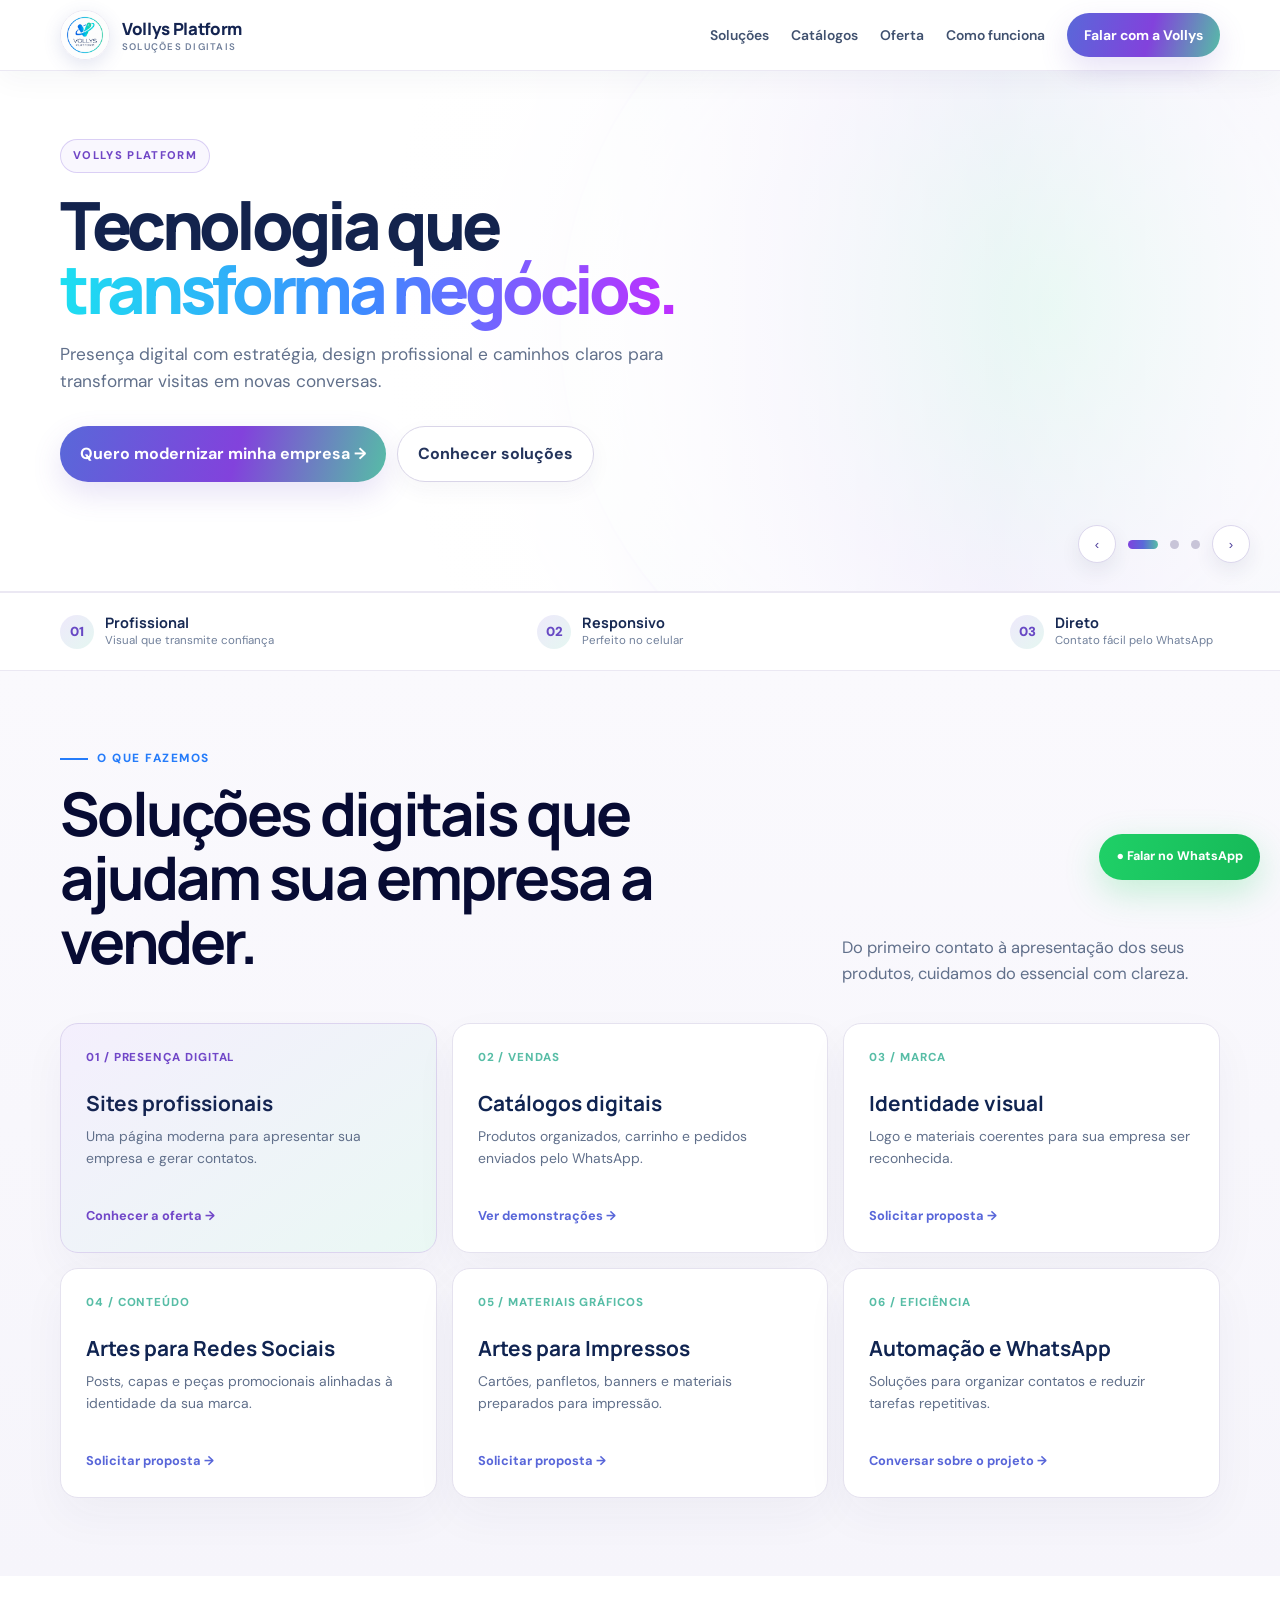
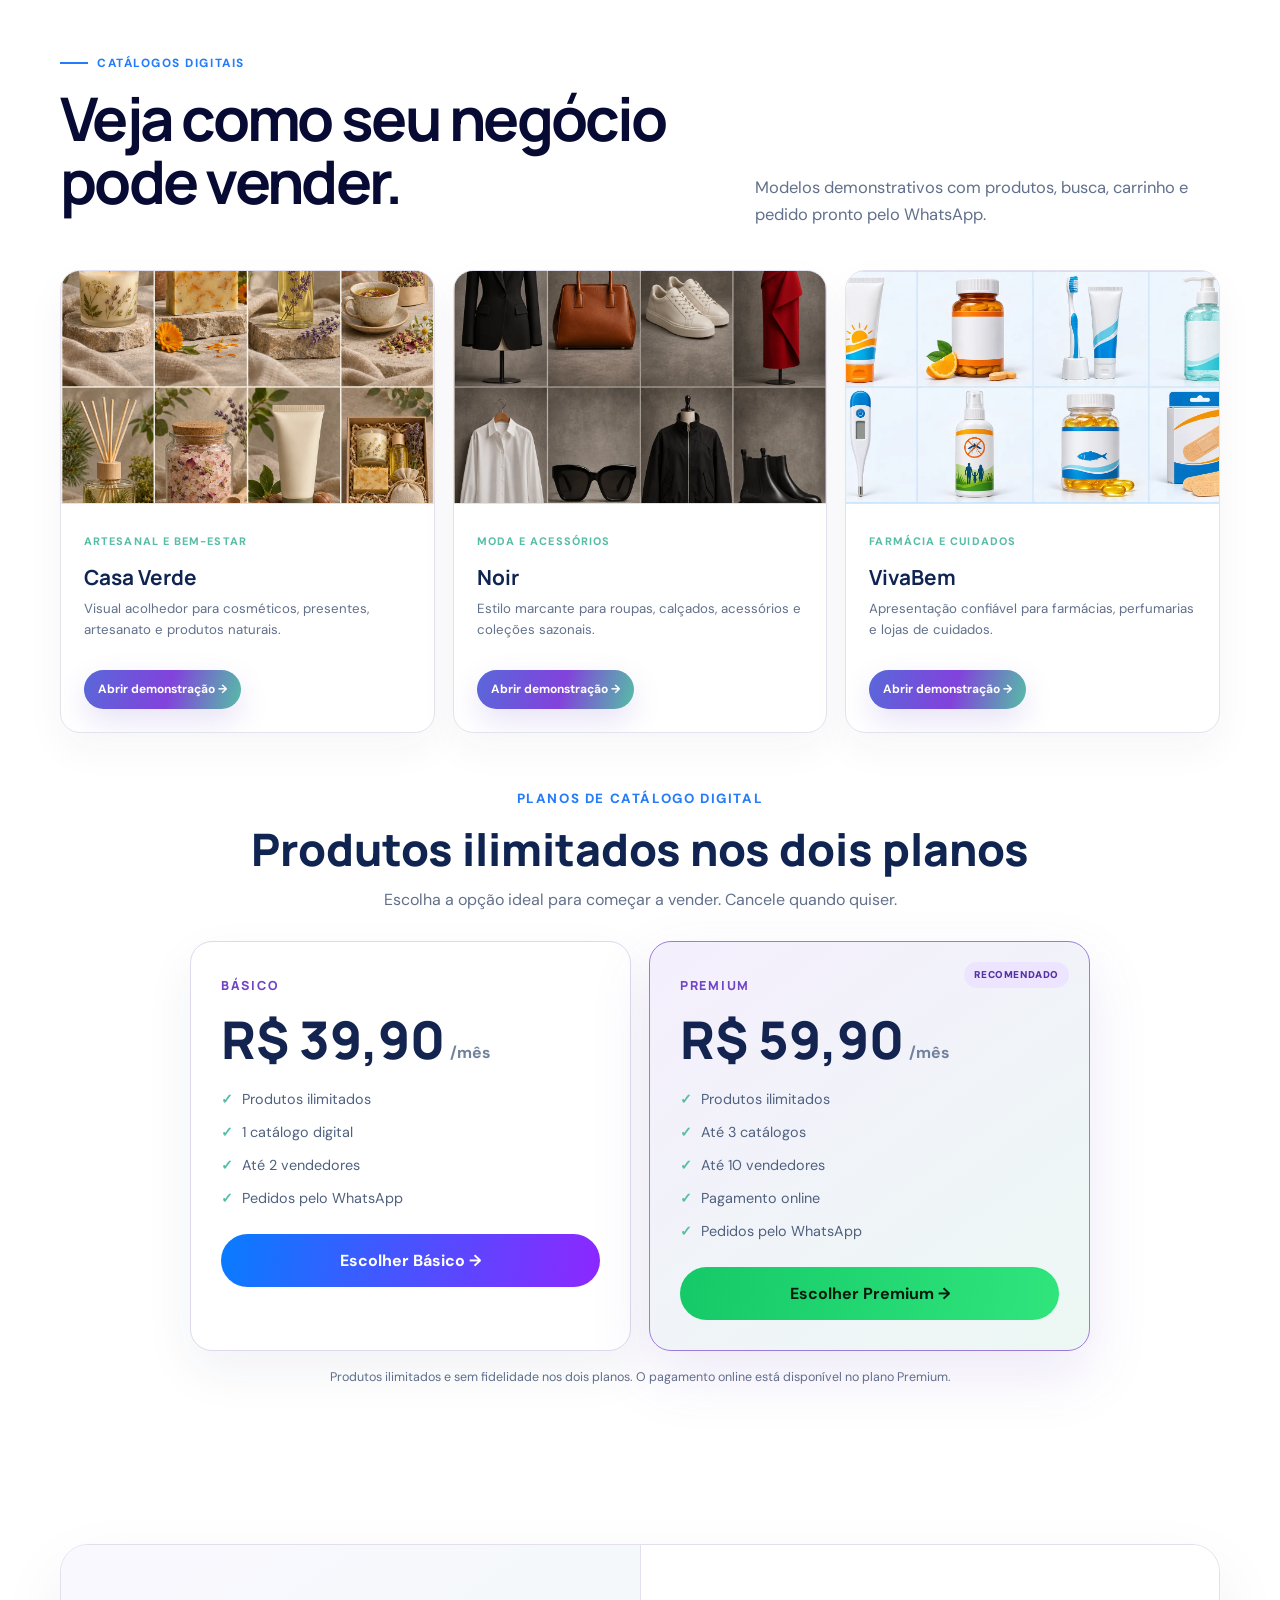
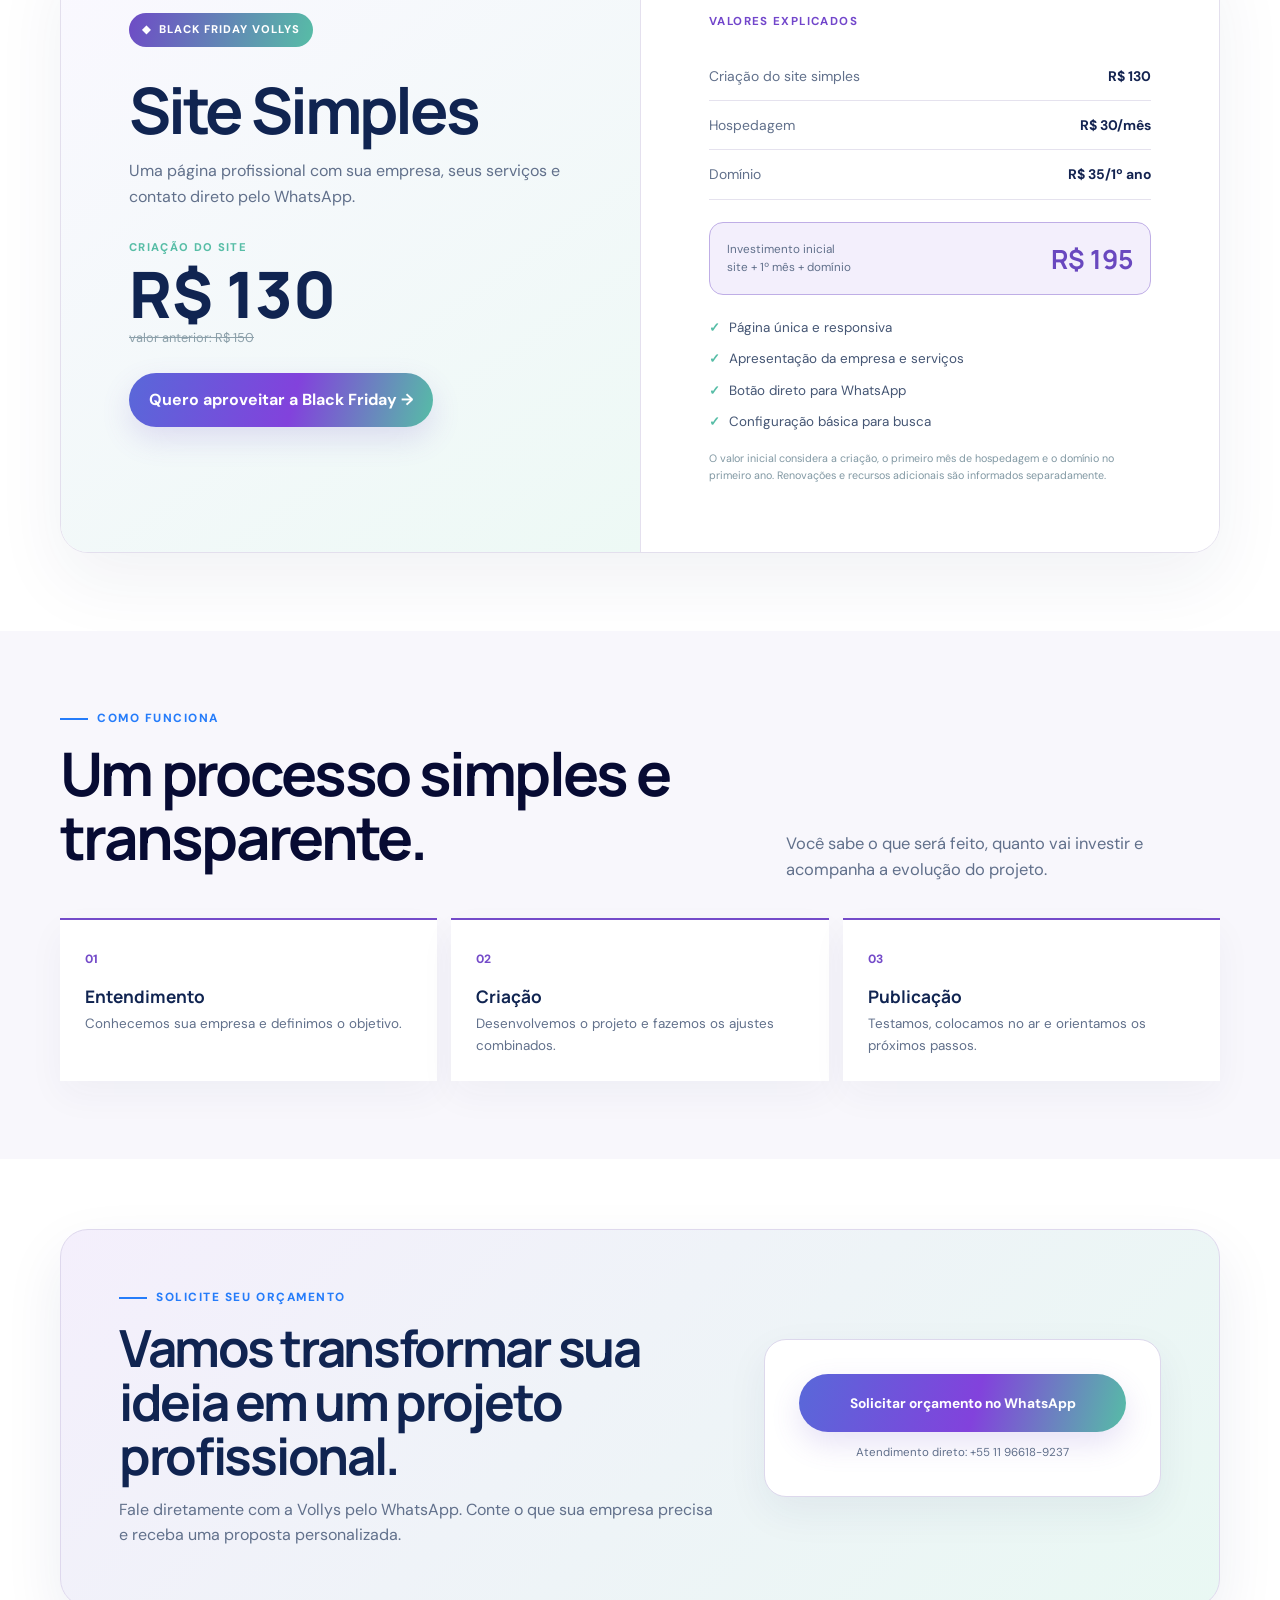
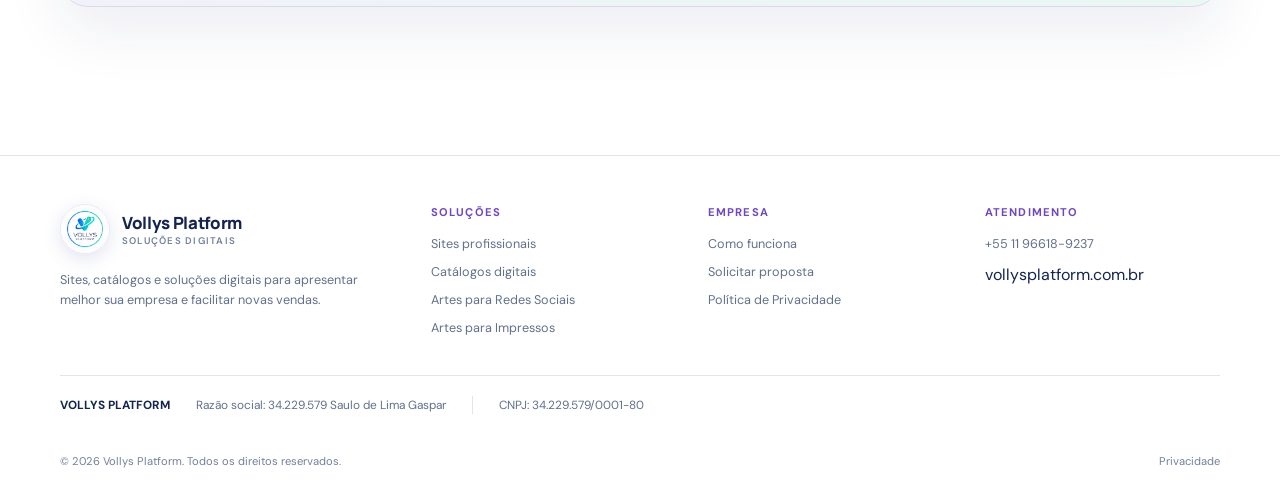
==== commit e8fb138c: "Aplica logo azul e turquesa" ====
--- a/index.html
+++ b/index.html
@@ -2,7 +2,7 @@
 <meta charset="UTF-8"><meta name="viewport" content="width=device-width,initial-scale=1">
 <title>Vollys Platform | Tecnologia que transforma negócios</title>
 <meta name="description" content="Sites profissionais, catálogos digitais, automação e identidade visual para transformar sua presença digital em novas oportunidades.">
-<link rel="canonical" href="https://vollysplatform.com.br/"><link rel="icon" type="image/jpeg" href="assets/logo-vollys-fundo-branco-v5.jpg?v=6"><link rel="apple-touch-icon" href="assets/logo-vollys-fundo-branco-v5.jpg?v=6">
+<link rel="canonical" href="https://vollysplatform.com.br/"><link rel="icon" type="image/jpeg" href="assets/logo-vollys-azul-turquesa-v6.jpg?v=7"><link rel="apple-touch-icon" href="assets/logo-vollys-azul-turquesa-v6.jpg?v=7">
 <meta property="og:title" content="Vollys Platform | Tecnologia que transforma negócios"><meta property="og:description" content="Sites profissionais, catálogos digitais e automação para sua empresa vender melhor."><meta property="og:image" content="https://vollysplatform.com.br/assets/capa-facebook-vollys.png?v=2">
 <link rel="preconnect" href="https://fonts.googleapis.com"><link href="https://fonts.googleapis.com/css2?family=DM+Sans:wght@400;500;600;700&family=Manrope:wght@600;700;800&display=swap" rel="stylesheet"><link rel="stylesheet" href="demos.css?v=tema-claro-vollys">
 <style>
@@ -55,10 +55,10 @@
 @media(max-width:900px){.slide-copy{max-width:82%}}
 @media(max-width:680px){.links{background:#fff;box-shadow:0 20px 45px #18274d1f;border-bottom:1px solid #e6e2ef}.slide:after{background:#fffffff0}.slide-copy{max-width:100%}.slide-visual,.catalog-stack{opacity:.16}.offer-details{border-left:0;border-top:1px solid #e4e0ee}}
 </style><script src="demos-section.js?v=tema-claro-vollys" defer></script></head><body>
-<header><nav class="wrap"><a class="brand" href="#top"><img src="assets/logo-vollys-fundo-branco-v5.jpg?v=6" alt="Logo Vollys Platform"><span class="brand-name">Vollys Platform<small>Soluções digitais</small></span></a><button class="menu" aria-label="Abrir menu">☰</button><div class="links"><a href="#solucoes">Soluções</a><a href="#demonstracoes">Catálogos</a><a href="#oferta">Oferta</a><a href="#processo">Como funciona</a><a class="btn primary" href="#orcamento">Falar com a Vollys</a></div></nav></header>
+<header><nav class="wrap"><a class="brand" href="#top"><img src="assets/logo-vollys-azul-turquesa-v6.jpg?v=7" alt="Logo Vollys Platform"><span class="brand-name">Vollys Platform<small>Soluções digitais</small></span></a><button class="menu" aria-label="Abrir menu">☰</button><div class="links"><a href="#solucoes">Soluções</a><a href="#demonstracoes">Catálogos</a><a href="#oferta">Oferta</a><a href="#processo">Como funciona</a><a class="btn primary" href="#orcamento">Falar com a Vollys</a></div></nav></header>
 <main id="top"><section class="hero" aria-label="Destaques Vollys"><div class="carousel" id="hero-carousel">
 <article class="slide slide-one active"><div class="slide-inner"><div class="slide-copy"><span class="eyebrow">VOLLYS PLATFORM</span><h1>Tecnologia que <span>transforma negócios.</span></h1><p>Presença digital com estratégia, design profissional e caminhos claros para transformar visitas em novas conversas.</p><div class="actions"><a class="btn primary" href="#orcamento">Quero modernizar minha empresa →</a><a class="btn" href="#solucoes">Conhecer soluções</a></div></div></div></article>
-<article class="slide slide-two"><div class="slide-inner"><div class="slide-copy"><span class="eyebrow">SITES PROFISSIONAIS</span><h2>Um site que transmite <span>confiança.</span></h2><p>Experiência moderna, rápida e adaptada ao celular para apresentar sua empresa e facilitar o contato pelo WhatsApp.</p><div class="actions"><a class="btn primary" href="#oferta">Ver oferta do site →</a><a class="btn" href="https://wa.me/5511966189237?text=Ol%C3%A1%21%20Quero%20um%20site%20profissional%20para%20minha%20empresa." target="_blank">Falar no WhatsApp</a></div></div><div class="slide-visual"><img src="assets/logo-vollys-fundo-branco-v5.jpg?v=6" alt="Logo oficial Vollys Platform"></div></div></article>
+<article class="slide slide-two"><div class="slide-inner"><div class="slide-copy"><span class="eyebrow">SITES PROFISSIONAIS</span><h2>Um site que transmite <span>confiança.</span></h2><p>Experiência moderna, rápida e adaptada ao celular para apresentar sua empresa e facilitar o contato pelo WhatsApp.</p><div class="actions"><a class="btn primary" href="#oferta">Ver oferta do site →</a><a class="btn" href="https://wa.me/5511966189237?text=Ol%C3%A1%21%20Quero%20um%20site%20profissional%20para%20minha%20empresa." target="_blank">Falar no WhatsApp</a></div></div><div class="slide-visual"><img src="assets/logo-vollys-azul-turquesa-v6.jpg?v=7" alt="Logo oficial Vollys Platform"></div></div></article>
 <article class="slide slide-three"><div class="slide-inner"><div class="slide-copy"><span class="eyebrow">CATÁLOGOS DIGITAIS</span><h2>Produtos ilimitados para <span>vender mais.</span></h2><p>Planos a partir de R$ 39,90 por mês, com pedidos pelo WhatsApp. No Premium, seu cliente também pode pagar online.</p><div class="actions"><a class="btn primary" href="#demonstracoes">Ver planos e demonstrações →</a><a class="btn" href="https://wa.me/5511966189237?text=Ol%C3%A1%21%20Quero%20conhecer%20os%20planos%20do%20Cat%C3%A1logo%20Digital%20com%20produtos%20ilimitados." target="_blank" rel="noopener">Quero meu catálogo</a></div></div><div class="catalog-stack"><img src="demos/natural/products-real.webp" alt="Catálogo de produtos naturais"><img src="demos/moda/products-real.webp" alt="Catálogo de moda"><img src="demos/farmacia/products-real.webp" alt="Catálogo de farmácia"></div></div></article>
 <div class="carousel-controls"><button class="carousel-arrow prev" aria-label="Destaque anterior">‹</button><button class="carousel-dot active" aria-label="Ir ao destaque 1"></button><button class="carousel-dot" aria-label="Ir ao destaque 2"></button><button class="carousel-dot" aria-label="Ir ao destaque 3"></button><button class="carousel-arrow next" aria-label="Próximo destaque">›</button></div></div></section>
 <div class="proof"><div class="wrap proof-row"><div class="proof-item"><span>01</span><div><strong>Profissional</strong><small>Visual que transmite confiança</small></div></div><div class="proof-item"><span>02</span><div><strong>Responsivo</strong><small>Perfeito no celular</small></div></div><div class="proof-item"><span>03</span><div><strong>Direto</strong><small>Contato fácil pelo WhatsApp</small></div></div></div></div>
@@ -66,6 +66,6 @@
 <section class="offer" id="oferta"><div class="wrap offer-card"><div class="offer-copy"><div class="bf-badge">BLACK FRIDAY VOLLYS</div><h2>Site Simples</h2><p>Uma página profissional com sua empresa, seus serviços e contato direto pelo WhatsApp.</p><div class="price"><small>Criação do site</small>R$ 130</div><div class="was">valor anterior: R$ 150</div><a class="btn primary" style="margin-top:25px" href="https://wa.me/5511966189237?text=Ol%C3%A1%21%20Quero%20aproveitar%20a%20Black%20Friday%20do%20site%20simples%20por%20R%24%20130." target="_blank">Quero aproveitar a Black Friday →</a></div><div class="offer-details"><h3>VALORES EXPLICADOS</h3><div class="row-price"><span>Criação do site simples</span><strong>R$ 130</strong></div><div class="row-price"><span>Hospedagem</span><strong>R$ 30/mês</strong></div><div class="row-price"><span>Domínio</span><strong>R$ 35/1º ano</strong></div><div class="total"><span>Investimento inicial<br>site + 1º mês + domínio</span><strong>R$ 195</strong></div><ul class="checklist"><li>Página única e responsiva</li><li>Apresentação da empresa e serviços</li><li>Botão direto para WhatsApp</li><li>Configuração básica para busca</li></ul><p class="note">O valor inicial considera a criação, o primeiro mês de hospedagem e o domínio no primeiro ano. Renovações e recursos adicionais são informados separadamente.</p></div></div></section>
 <section class="process" id="processo"><div class="wrap"><div class="process-heading"><div><div class="kicker">Como funciona</div><h2 class="title">Um processo simples e transparente.</h2></div><p class="intro">Você sabe o que será feito, quanto vai investir e acompanha a evolução do projeto.</p></div><div class="steps"><article class="step"><span>01</span><h3>Entendimento</h3><p>Conhecemos sua empresa e definimos o objetivo.</p></article><article class="step"><span>02</span><h3>Criação</h3><p>Desenvolvemos o projeto e fazemos os ajustes combinados.</p></article><article class="step"><span>03</span><h3>Publicação</h3><p>Testamos, colocamos no ar e orientamos os próximos passos.</p></article></div></div></section>
 <section class="contact" id="orcamento"><div class="wrap contact-card cta-card"><div><div class="kicker">Solicite seu orçamento</div><h2>Vamos transformar sua ideia em um projeto profissional.</h2><p>Fale diretamente com a Vollys pelo WhatsApp. Conte o que sua empresa precisa e receba uma proposta personalizada.</p></div><div class="cta-action"><a class="btn primary cta-whatsapp" href="https://wa.me/5511966189237?text=Ol%C3%A1%21%20Vim%20pelo%20site%20da%20Vollys%20Platform%20e%20gostaria%20de%20solicitar%20um%20or%C3%A7amento." target="_blank" rel="noopener">Solicitar orçamento no WhatsApp</a><small>Atendimento direto: +55 11 96618-9237</small></div></div></section></main>
-<footer><div class="wrap"><div class="footer-grid"><div class="footer-about"><a class="brand" href="#top"><img src="assets/logo-vollys-fundo-branco-v5.jpg?v=6" alt="Logo Vollys Platform"><span class="brand-name">Vollys Platform<small>Soluções digitais</small></span></a><p>Sites, catálogos e soluções digitais para apresentar melhor sua empresa e facilitar novas vendas.</p></div><div><h3>SOLUÇÕES</h3><div class="foot-links"><a href="#solucoes">Sites profissionais</a><a href="#demonstracoes">Catálogos digitais</a><a href="#orcamento">Artes para Redes Sociais</a><a href="#orcamento">Artes para Impressos</a></div></div><div><h3>EMPRESA</h3><div class="foot-links"><a href="#processo">Como funciona</a><a href="#orcamento">Solicitar proposta</a><a href="privacidade.html">Política de Privacidade</a></div></div><div><h3>ATENDIMENTO</h3><div class="foot-links"><a href="https://wa.me/5511966189237" target="_blank">+55 11 96618-9237</a><span>vollysplatform.com.br</span></div></div></div><div class="company-data"><strong>VOLLYS PLATFORM</strong><span>Razão social: 34.229.579 Saulo de Lima Gaspar</span><span>CNPJ: 34.229.579/0001-80</span></div><div class="legal"><span>© 2026 Vollys Platform. Todos os direitos reservados.</span><span><a href="privacidade.html">Privacidade</a></span></div></div></footer>
+<footer><div class="wrap"><div class="footer-grid"><div class="footer-about"><a class="brand" href="#top"><img src="assets/logo-vollys-azul-turquesa-v6.jpg?v=7" alt="Logo Vollys Platform"><span class="brand-name">Vollys Platform<small>Soluções digitais</small></span></a><p>Sites, catálogos e soluções digitais para apresentar melhor sua empresa e facilitar novas vendas.</p></div><div><h3>SOLUÇÕES</h3><div class="foot-links"><a href="#solucoes">Sites profissionais</a><a href="#demonstracoes">Catálogos digitais</a><a href="#orcamento">Artes para Redes Sociais</a><a href="#orcamento">Artes para Impressos</a></div></div><div><h3>EMPRESA</h3><div class="foot-links"><a href="#processo">Como funciona</a><a href="#orcamento">Solicitar proposta</a><a href="privacidade.html">Política de Privacidade</a></div></div><div><h3>ATENDIMENTO</h3><div class="foot-links"><a href="https://wa.me/5511966189237" target="_blank">+55 11 96618-9237</a><span>vollysplatform.com.br</span></div></div></div><div class="company-data"><strong>VOLLYS PLATFORM</strong><span>Razão social: 34.229.579 Saulo de Lima Gaspar</span><span>CNPJ: 34.229.579/0001-80</span></div><div class="legal"><span>© 2026 Vollys Platform. Todos os direitos reservados.</span><span><a href="privacidade.html">Privacidade</a></span></div></div></footer>
 <a class="wa" href="https://wa.me/5511966189237?text=Ol%C3%A1%21%20Vim%20pelo%20site%20da%20Vollys%20Platform." target="_blank" aria-label="Falar no WhatsApp">● <span>Falar no WhatsApp</span></a>
 <script>const menu=document.querySelector('.menu'),links=document.querySelector('.links');menu.onclick=()=>links.classList.toggle('open');links.querySelectorAll('a').forEach(a=>a.onclick=()=>links.classList.remove('open'));const slides=[...document.querySelectorAll('.slide')],dots=[...document.querySelectorAll('.carousel-dot')];let current=0,timer;function showSlide(i){current=(i+slides.length)%slides.length;slides.forEach((s,n)=>s.classList.toggle('active',n===current));dots.forEach((d,n)=>d.classList.toggle('active',n===current));clearInterval(timer);timer=setInterval(()=>showSlide(current+1),6500)}document.querySelector('.carousel-arrow.prev').onclick=()=>showSlide(current-1);document.querySelector('.carousel-arrow.next').onclick=()=>showSlide(current+1);dots.forEach((d,i)=>d.onclick=()=>showSlide(i));showSlide(0);</script></body></html>
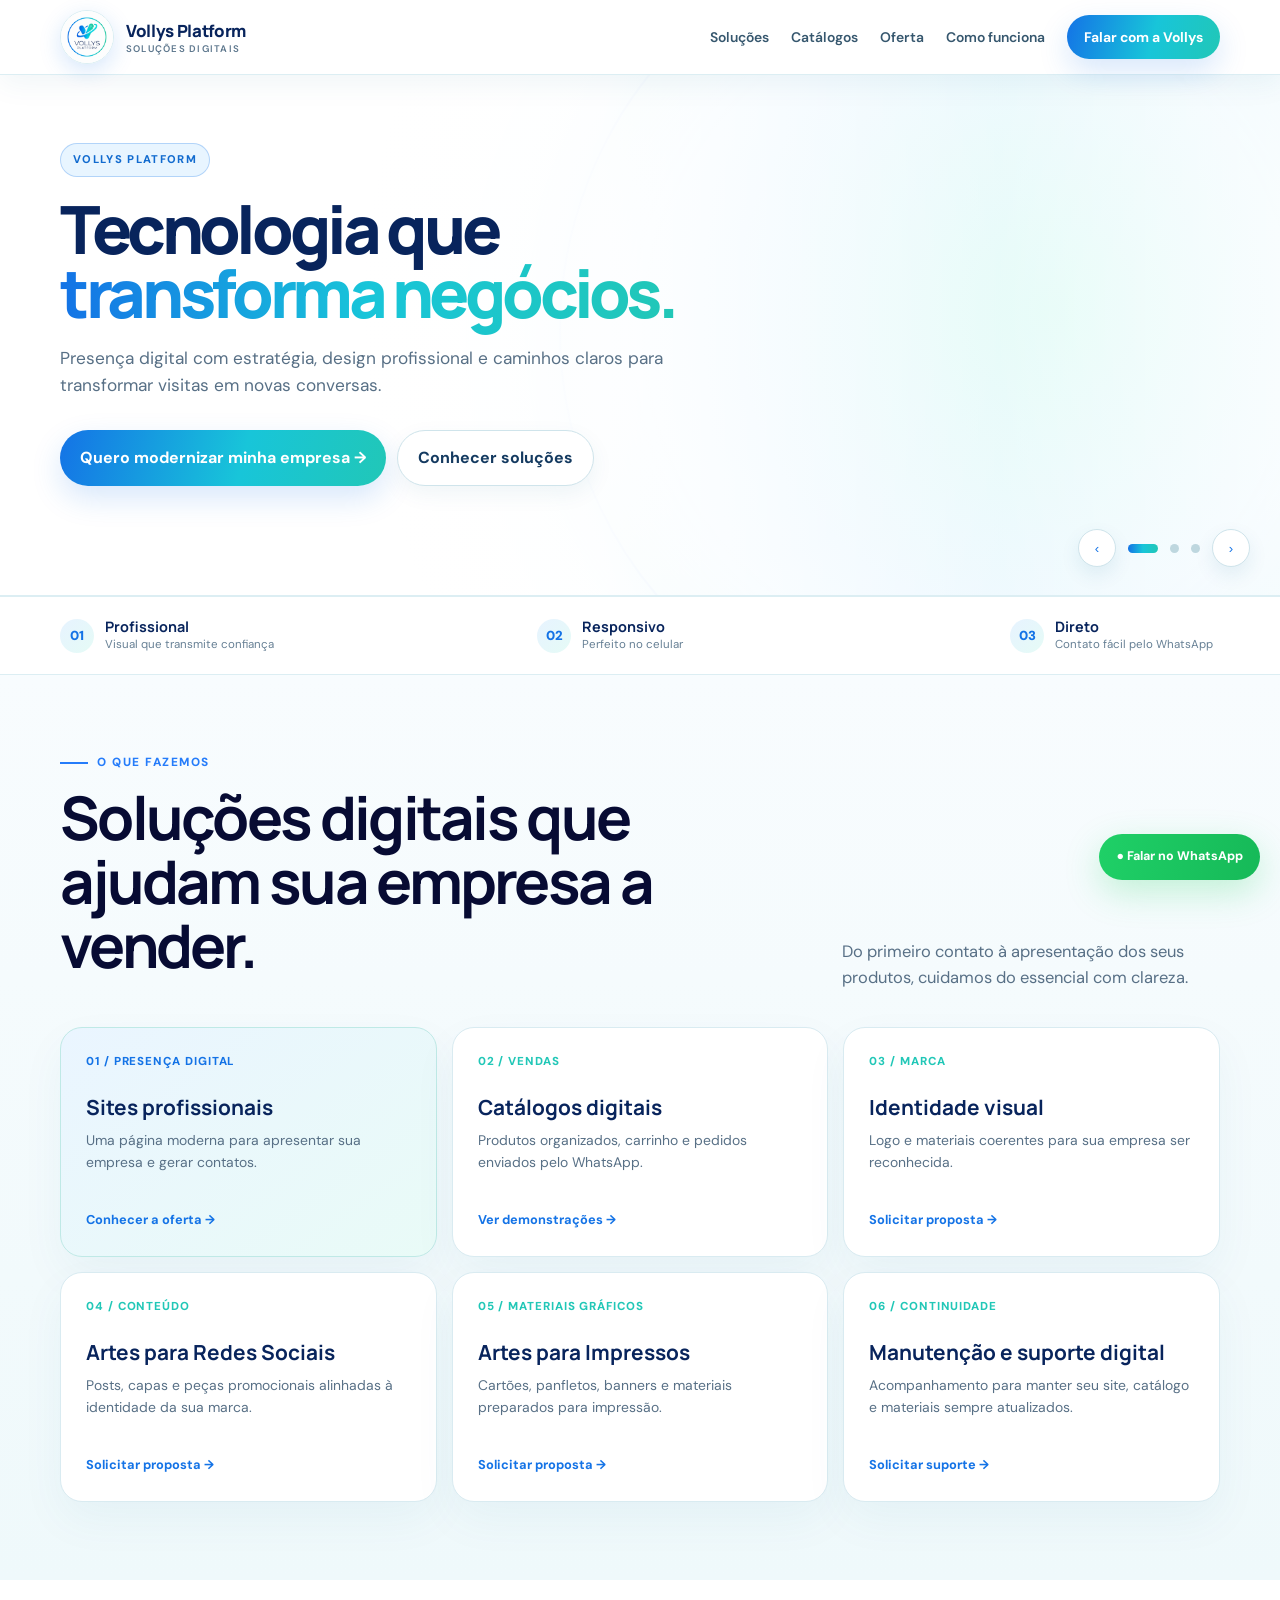
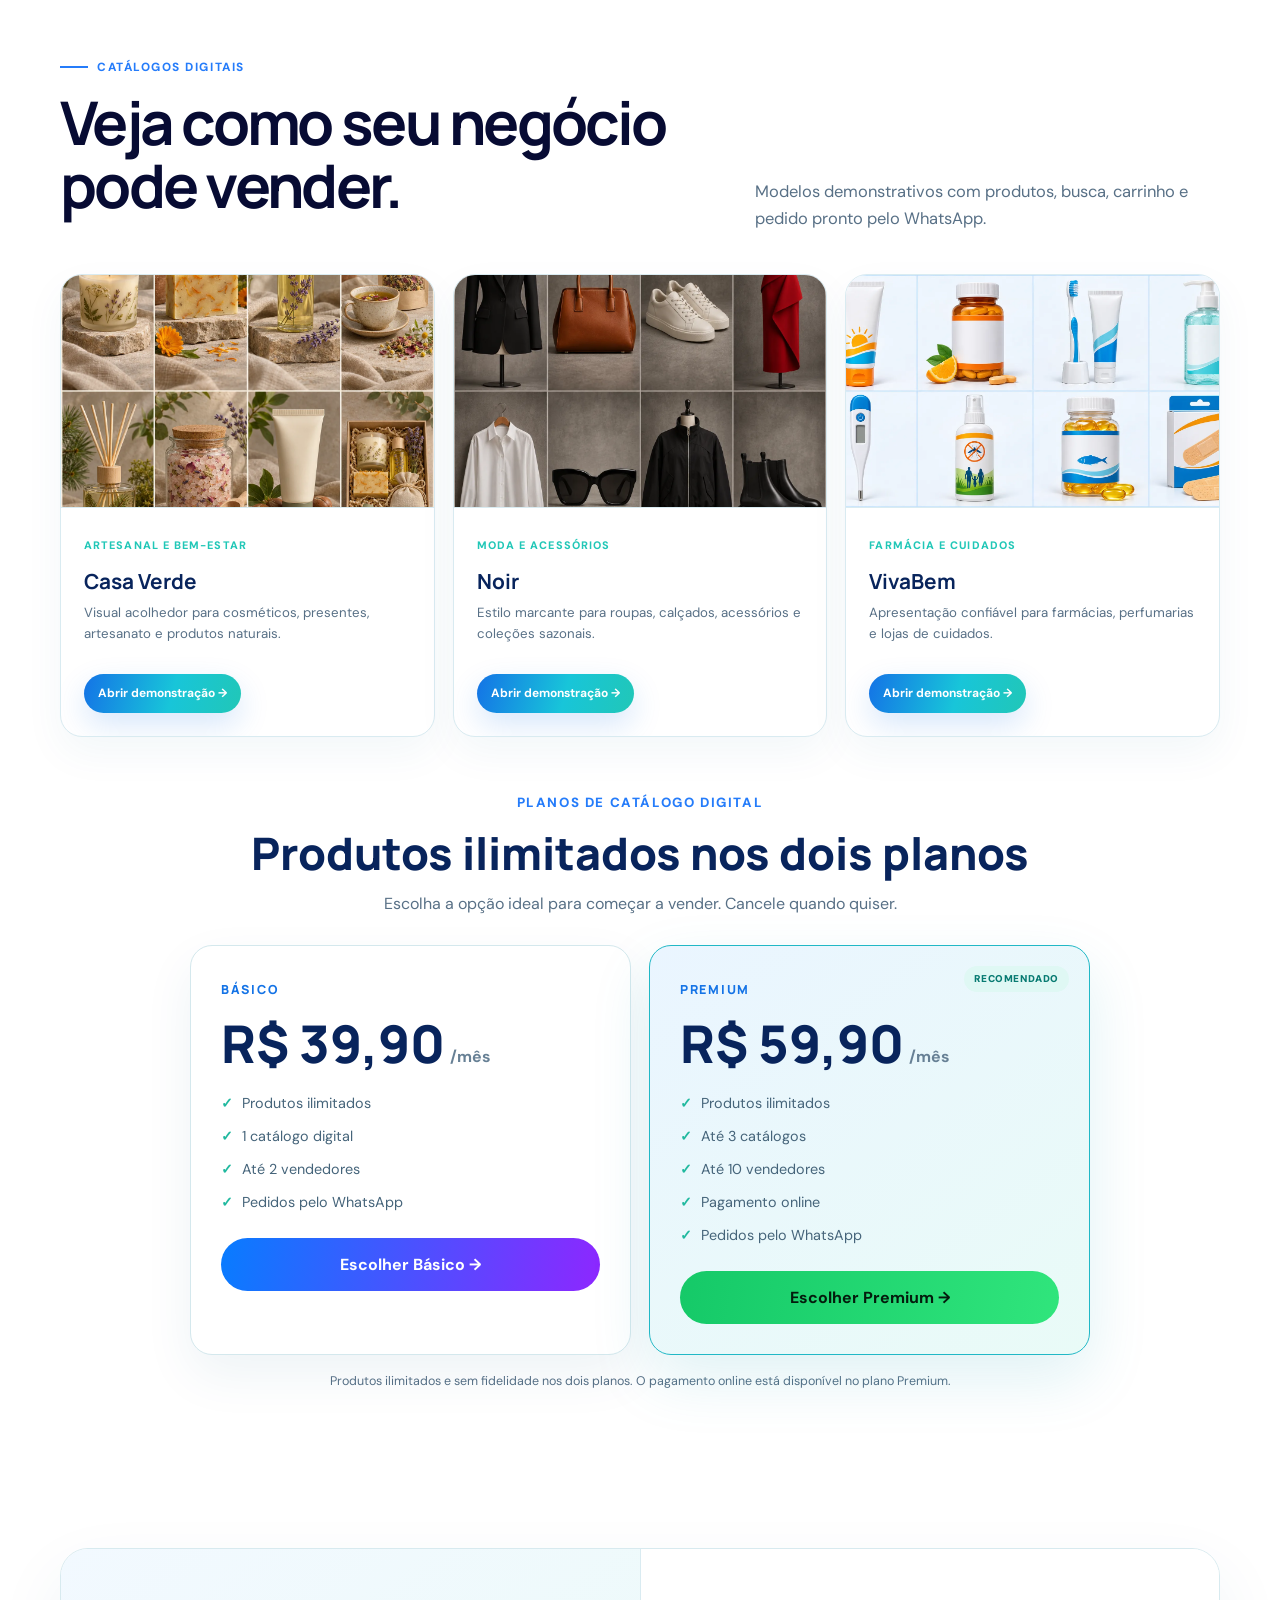
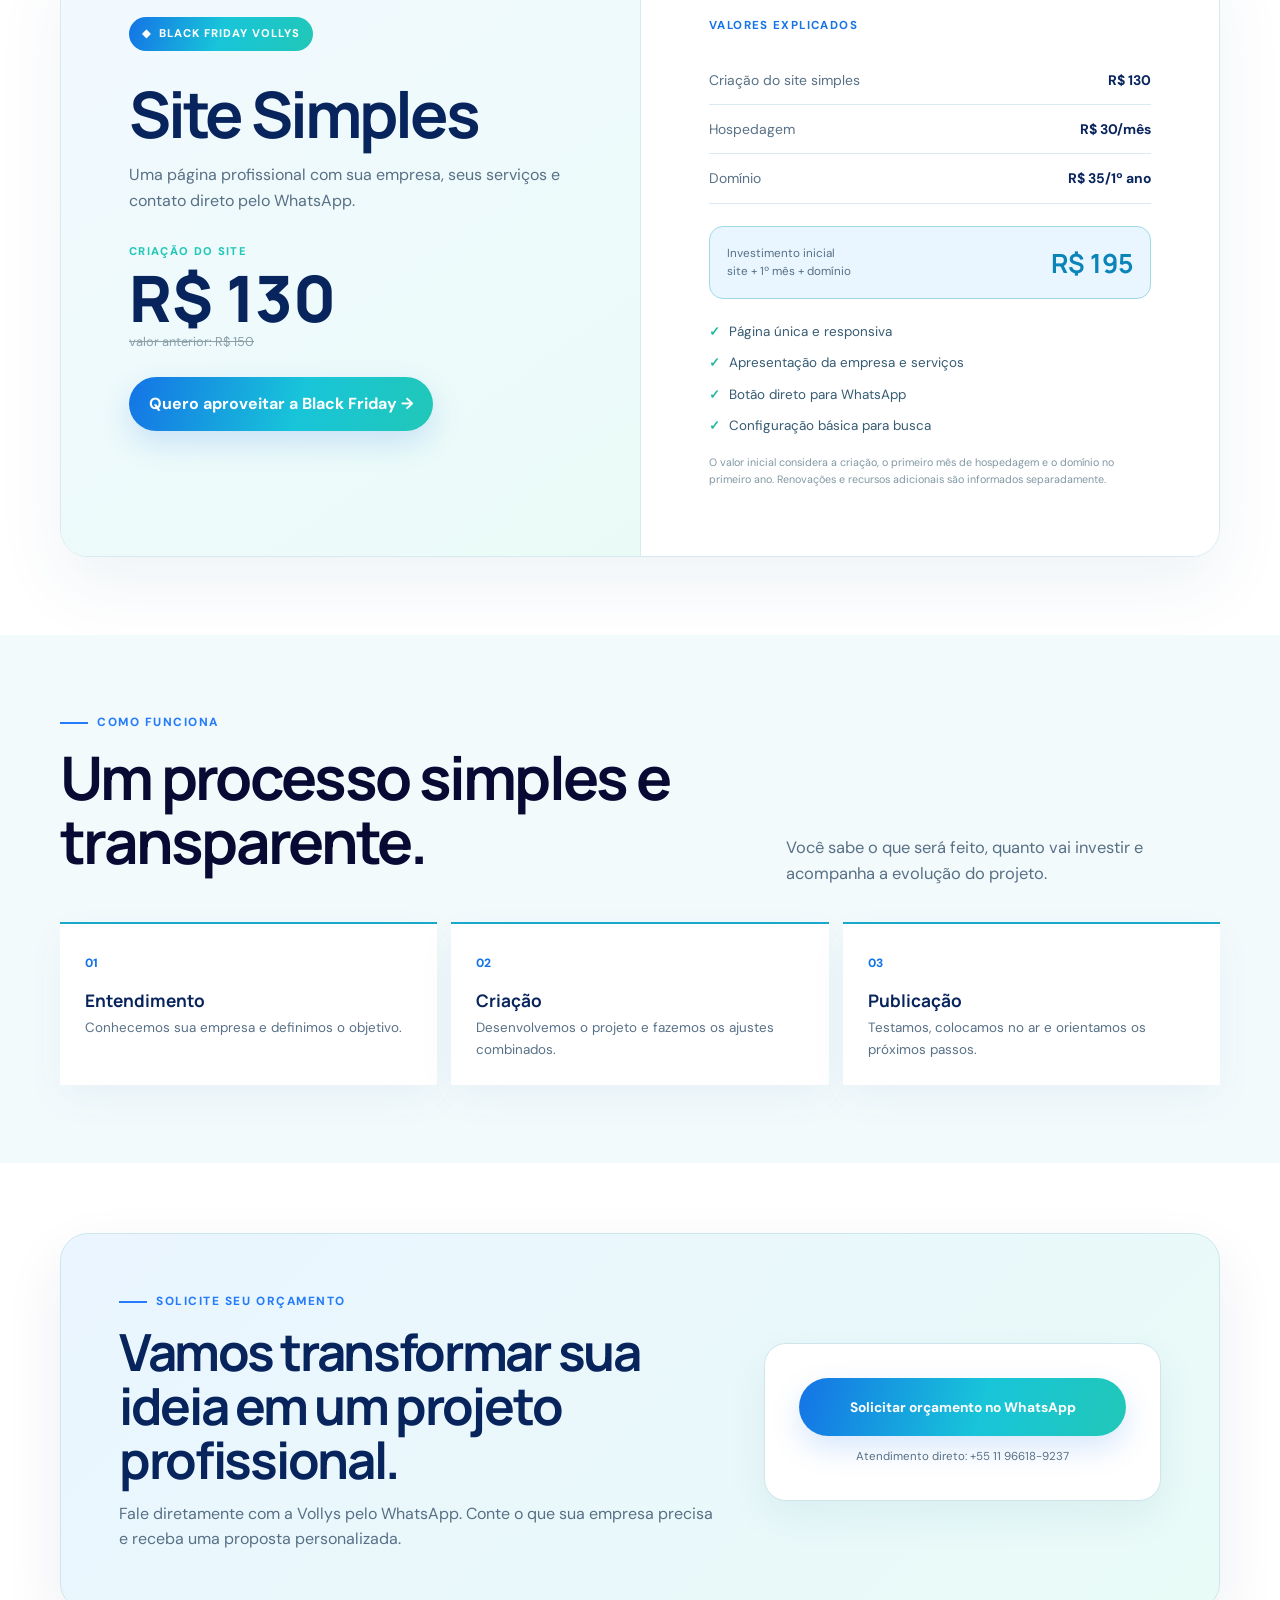
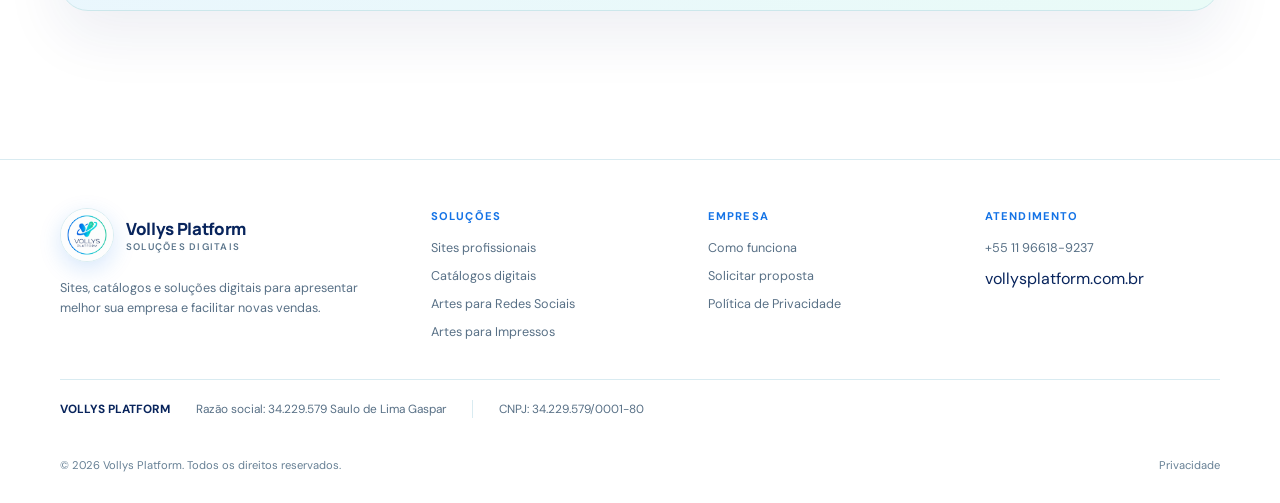
==== commit 53e540f5: "Alinha site às cores azul e turquesa" ====
--- a/index.html
+++ b/index.html
@@ -1,9 +1,9 @@
 <!DOCTYPE html><html lang="pt-BR"><head>
 <meta charset="UTF-8"><meta name="viewport" content="width=device-width,initial-scale=1">
 <title>Vollys Platform | Tecnologia que transforma negócios</title>
-<meta name="description" content="Sites profissionais, catálogos digitais, automação e identidade visual para transformar sua presença digital em novas oportunidades.">
+<meta name="description" content="Sites profissionais, catálogos digitais, identidade visual e suporte digital para transformar sua presença na internet em novas oportunidades.">
 <link rel="canonical" href="https://vollysplatform.com.br/"><link rel="icon" type="image/jpeg" href="assets/logo-vollys-azul-turquesa-v6.jpg?v=7"><link rel="apple-touch-icon" href="assets/logo-vollys-azul-turquesa-v6.jpg?v=7">
-<meta property="og:title" content="Vollys Platform | Tecnologia que transforma negócios"><meta property="og:description" content="Sites profissionais, catálogos digitais e automação para sua empresa vender melhor."><meta property="og:image" content="https://vollysplatform.com.br/assets/capa-facebook-vollys.png?v=2">
+<meta property="og:title" content="Vollys Platform | Tecnologia que transforma negócios"><meta property="og:description" content="Sites profissionais, catálogos digitais, identidade visual e suporte para sua empresa vender melhor."><meta property="og:image" content="https://vollysplatform.com.br/assets/capa-facebook-vollys.png?v=2">
 <link rel="preconnect" href="https://fonts.googleapis.com"><link href="https://fonts.googleapis.com/css2?family=DM+Sans:wght@400;500;600;700&family=Manrope:wght@600;700;800&display=swap" rel="stylesheet"><link rel="stylesheet" href="demos.css?v=tema-claro-vollys">
 <style>
 :root{--ink:#10263a;--blue:#075b80;--teal:#14a9a4;--mint:#dff5f0;--paper:#fbfdfc;--soft:#eef4f5;--muted:#617584;--line:#dce7e9;--lime:#b9ed72}*{box-sizing:border-box;margin:0;padding:0}html{scroll-behavior:smooth}body{font-family:"DM Sans",sans-serif;color:var(--ink);background:var(--paper);line-height:1.6;overflow-x:hidden}a{text-decoration:none;color:inherit}.wrap{width:min(1160px,calc(100% - 40px));margin:auto}.kicker{display:flex;align-items:center;gap:9px;color:var(--teal);font-size:.74rem;font-weight:800;letter-spacing:.13em;text-transform:uppercase}.kicker:before{content:"";width:28px;height:2px;background:currentColor}.title{font:700 clamp(2.15rem,4.7vw,3.8rem)/1.06 Manrope;letter-spacing:-.045em;margin:14px 0}.intro{max-width:650px;color:var(--muted);font-size:1.03rem}.btn{display:inline-flex;align-items:center;justify-content:center;padding:14px 20px;border-radius:999px;font-weight:700;border:1px solid var(--line);transition:.2s;background:white}.btn:hover{transform:translateY(-2px);box-shadow:0 10px 28px #10263a14}.primary{background:var(--ink);color:white;border-color:var(--ink)}
@@ -31,29 +31,30 @@
 /* Logo oficial Vollys Platform */
 .brand img{object-fit:contain;background:transparent}
 .slide-visual img{object-fit:contain;background:#fff}
-/* Tema claro inspirado no logo Vollys */
-:root{--ink:#102451;--blue:#5866d9;--teal:#57bda6;--violet:#7f43de;--mint:#eef9f6;--paper:#fff;--soft:#f6f4fc;--muted:#61708b;--line:#e4e2ef;--lime:#57bda6}
+/* Identidade clara azul e turquesa Vollys */
+:root{--ink:#08245c;--blue:#1473e6;--teal:#21c7b7;--violet:#1473e6;--mint:#eafbf8;--paper:#fff;--soft:#f2fafd;--muted:#587086;--line:#d9ebf1;--lime:#21c7b7}
 body{background:#fff;color:var(--ink)}
-header{background:#fffffff2;border-bottom:1px solid #ebe8f3;box-shadow:0 8px 30px #15234b0b}
-.brand img{box-shadow:0 5px 18px #4a59a328;border:1px solid #ebe8f3}
-.brand-name{color:#142451}.brand-name small{color:#71809c}.links{color:#40516f}.links a:hover{color:#7543d3}.menu{color:#24345c}
-.primary{background:linear-gradient(105deg,#5968d9,#8242dc 54%,#56bda6);color:#fff;box-shadow:0 12px 30px #6e4ecb2a}
-.hero{background:#fff;color:#13234d;border-bottom:1px solid #ebe8f3}
-.slide{background-color:#fff}.slide-one{background:radial-gradient(circle at 82% 45%,#dff5ef 0,#f0edfb 27%,#fff 61%)!important}.slide-two{background:radial-gradient(circle at 78% 35%,#e7f6f1 0,#f2effb 31%,#fff 65%)}.slide-three{background:radial-gradient(circle at 76% 42%,#e9e7fa 0,#eff9f6 34%,#fff 68%)}
+header{background:#fffffff4;border-bottom:1px solid #dceef3;box-shadow:0 8px 30px #075b8010}header nav{height:74px}
+.brand img{width:54px;height:54px;box-shadow:0 7px 22px #1473e62b;border:1px solid #d9edf2}
+.brand-name{color:#08245c}.brand-name small{color:#5d778d}.links{color:#36576e}.links a:hover{color:#1473e6}.menu{color:#08245c}
+.primary{background:linear-gradient(105deg,#1473e6,#18c5d9 56%,#21c7b7);color:#fff;box-shadow:0 12px 30px #1473e62b}
+.primary:hover{box-shadow:0 17px 38px #0b8fa33d}
+.hero{background:#fff;color:#08245c;border-bottom:1px solid #dceef3}
+.slide{background-color:#fff}.slide-one{background:radial-gradient(circle at 82% 45%,#ddfbf5 0,#eaf7ff 29%,#fff 63%)!important}.slide-two{background:radial-gradient(circle at 78% 35%,#ddf8fa 0,#e8f3ff 32%,#fff 66%)}.slide-three{background:radial-gradient(circle at 76% 42%,#e7f5ff 0,#e5fbf6 35%,#fff 69%)}
 .slide:after{background:linear-gradient(90deg,#fffffff8 0%,#ffffffe8 47%,#ffffff45 78%,#ffffffb5 100%)}
-.slide-one:before{border-color:#7351d528;box-shadow:0 0 100px #6c56c828,inset 0 0 90px #59bda621}
-.slide-copy .eyebrow{border-color:#7652d63d;background:#7652d60b;color:#7046c6}.slide h1,.slide h2{color:#13234d}.slide p{color:#61708b}.slide .btn:not(.primary){background:#fff;color:#24345c;border-color:#d9d5e8;box-shadow:0 8px 22px #24345c0b}
-.slide-visual{background:linear-gradient(135deg,#7f43de,#5968d9,#57bda6);box-shadow:0 30px 75px #574cb72d}.catalog-stack img{border-color:#fff;box-shadow:0 22px 55px #27305b24}
-.carousel-arrow{background:#fff;color:#4c3d9a;border-color:#dcd7ed;box-shadow:0 8px 20px #23335b15}.carousel-dot{background:#c8c4d8}.carousel-dot.active{background:linear-gradient(90deg,#7f43de,#5968d9,#57bda6)}
-.proof{background:#fff;border-color:#ebe8f3}.proof-item{color:#5f6f89}.proof-item span{background:linear-gradient(135deg,#eee9fb,#e5f7f1);color:#6849c4}.proof-item strong{color:#172953}.proof-item small{color:#71809b}
-.services-section{background:linear-gradient(180deg,#faf9fd,#f6f5fb)}.service{background:#fff;border-color:#e5e2ef;box-shadow:0 18px 45px #26345c0b}.service.featured{background:linear-gradient(145deg,#f4effd,#eaf8f4);color:#142451;border-color:#dcd4ef}.service.featured p{color:#61708b}.service.featured a,.service.featured em{color:#7147c8}
-.demos-section{background:#fff}.demo-card{background:#fff;box-shadow:0 16px 40px #26345c0b}.catalog-offer{background:linear-gradient(120deg,#f3effc,#e8f8f3)!important;color:#142451;border:1px solid #ddd8ed}.catalog-offer small{color:#7246cb}.catalog-offer p{color:#61708b}.catalog-price del,.catalog-price span{color:#71809b}.catalog-price strong{color:#6849c4}
-.catalog-plan{background:#fff;color:#142451;border-color:#ded9ed;box-shadow:0 20px 50px #26345c10}.catalog-plan.featured-plan{background:linear-gradient(145deg,#f5effd,#ecf8f4);border-color:#9c7bdc;box-shadow:0 24px 60px #7652c521}.plan-name{color:#7046c6}.plan-price strong{color:#142451}.plan-price span{color:#71809b}.catalog-plan ul{color:#50617f}.catalog-plan li:before{color:#56bda6}.recommended{background:#ede5ff;color:#5633a2}
-.offer{background:#fff}.offer-card{border-color:#e3dfed;box-shadow:0 28px 70px #26345c10}.offer-copy{background:linear-gradient(145deg,#faf8ff,#edf9f5)}.offer-details{background:#fff;color:#142451;border-left:1px solid #e4e0ee}.offer-details h3{color:#7246cb}.row-price{color:#61708b;border-color:#e5e2ee}.row-price strong{color:#142451}.total{background:#f3effc;border-color:#bfaee6}.total span{color:#61708b}.total strong{color:#6948bf}.checklist{color:#455674}.checklist li:before{color:#56bda6}.bf-badge{background:linear-gradient(105deg,#6e4bc6,#57bda6);color:#fff}.bf-badge:before{color:#fff}
-.process{background:#f8f7fc}.step{background:#fff;border-top-color:#744bc9;box-shadow:0 14px 35px #26345c0b}.step span{color:#744bc9}.contact-card,.cta-card{background:linear-gradient(135deg,#f4effc,#e9f8f3);border-color:#ded8ed}.cta-action{background:#fff;border:1px solid #ddd8ec;box-shadow:0 15px 40px #26345c10}.cta-action small{color:#61708b}
-footer{background:#fff!important;color:#142451;border-top:1px solid #e5e2ee}.footer-grid p,.footer-grid a{color:#61708b}.footer-grid h3{color:#7046c6}.company-data{border-color:#e5e2ee;color:#61708b}.company-data strong{color:#142451}.company-data span+span{border-color:#e5e2ee}.legal,.legal a{color:#71809b}
+.slide-one:before{border-color:#1473e62d;box-shadow:0 0 100px #18c5d92b,inset 0 0 90px #21c7b724}
+.slide-copy .eyebrow{border-color:#1473e641;background:#e8f5ff;color:#126bcf}.slide h1,.slide h2{color:#08245c}.slide h1 span,.slide h2 span{background:linear-gradient(90deg,#1473e6,#18c5d9,#21c7b7);-webkit-background-clip:text;background-clip:text;color:transparent}.slide p{color:#587086}.slide .btn:not(.primary){background:#fff;color:#143a60;border-color:#cfe4eb;box-shadow:0 8px 22px #075b8010}
+.slide-visual{background:linear-gradient(135deg,#1473e6,#18c5d9,#21c7b7);box-shadow:0 30px 75px #0e9eb533}.catalog-stack img{border-color:#fff;box-shadow:0 22px 55px #075b8026}
+.carousel-arrow{background:#fff;color:#1473e6;border-color:#cfe4eb;box-shadow:0 8px 20px #075b8017}.carousel-dot{background:#bed7df}.carousel-dot.active{background:linear-gradient(90deg,#1473e6,#18c5d9,#21c7b7)}
+.proof{background:#fff;border-color:#dceef3}.proof-item{color:#526c81}.proof-item span{background:linear-gradient(135deg,#e7f3ff,#e5fbf6);color:#1473e6}.proof-item strong{color:#08245c}.proof-item small{color:#678095}
+.services-section{background:linear-gradient(180deg,#f8fcfe,#eff9fb)}.service{background:#fff;border-color:#d9ebf1;box-shadow:0 18px 45px #075b800d;border-radius:22px;transition:transform .25s ease,box-shadow .25s ease}.service:hover{transform:translateY(-5px);box-shadow:0 24px 55px #075b801a}.service.featured{background:linear-gradient(145deg,#eaf5ff,#e9fbf7);color:#08245c;border-color:#bfe9e6}.service.featured p{color:#587086}.service.featured a,.service.featured em{color:#1473e6}
+.demos-section{background:#fff}.demo-card{background:#fff;box-shadow:0 16px 40px #075b800d;border-radius:22px}.catalog-offer{background:linear-gradient(120deg,#eaf5ff,#e7fbf7)!important;color:#08245c;border:1px solid #cce7eb}.catalog-offer small{color:#1473e6}.catalog-offer p{color:#587086}.catalog-price del,.catalog-price span{color:#678095}.catalog-price strong{color:#0b84b7}
+.catalog-plan{background:#fff;color:#08245c;border-color:#d4e8ed;box-shadow:0 20px 50px #075b8012}.catalog-plan.featured-plan{background:linear-gradient(145deg,#eaf5ff,#e9fbf7);border-color:#21b8c6;box-shadow:0 24px 60px #0e9eb521}.plan-name{color:#1473e6}.plan-price strong{color:#08245c}.plan-price span{color:#678095}.catalog-plan ul{color:#45647a}.catalog-plan li:before{color:#21b99f}.recommended{background:#dff8f4;color:#087b72}
+.offer{background:#fff}.offer-card{border-color:#d7eaef;box-shadow:0 28px 70px #075b8012}.offer-copy{background:linear-gradient(145deg,#f2f9ff,#eafbf7)}.offer-details{background:#fff;color:#08245c;border-left:1px solid #d9ebf1}.offer-details h3{color:#1473e6}.row-price{color:#587086;border-color:#d9ebf1}.row-price strong{color:#08245c}.total{background:#e9f6ff;border-color:#9fd9e6}.total span{color:#587086}.total strong{color:#0b84b7}.checklist{color:#365b72}.checklist li:before{color:#21b99f}.bf-badge{background:linear-gradient(105deg,#1473e6,#18c5d9,#21c7b7);color:#fff}.bf-badge:before{color:#fff}
+.process{background:#f3fafc}.step{background:#fff;border-top-color:#18a9ca;box-shadow:0 14px 35px #075b800d}.step span{color:#1473e6}.contact-card,.cta-card{background:linear-gradient(135deg,#eaf5ff,#e9fbf7);border-color:#cce7eb}.cta-action{background:#fff;border:1px solid #cfe5eb;box-shadow:0 15px 40px #075b8012}.cta-action small{color:#587086}
+footer{background:#fff!important;color:#08245c;border-top:1px solid #d9ebf1}.footer-grid p,.footer-grid a{color:#587086}.footer-grid h3{color:#1473e6}.company-data{border-color:#d9ebf1;color:#587086}.company-data strong{color:#08245c}.company-data span+span{border-color:#d9ebf1}.legal,.legal a{color:#678095}
 @media(max-width:900px){.slide-copy{max-width:82%}}
-@media(max-width:680px){.links{background:#fff;box-shadow:0 20px 45px #18274d1f;border-bottom:1px solid #e6e2ef}.slide:after{background:#fffffff0}.slide-copy{max-width:100%}.slide-visual,.catalog-stack{opacity:.16}.offer-details{border-left:0;border-top:1px solid #e4e0ee}}
+@media(max-width:680px){.links{background:#fff;box-shadow:0 20px 45px #075b801f;border-bottom:1px solid #d9ebf1}.slide:after{background:#fffffff0}.slide-copy{max-width:100%}.slide-visual,.catalog-stack{opacity:.16}.offer-details{border-left:0;border-top:1px solid #d9ebf1}}
 </style><script src="demos-section.js?v=tema-claro-vollys" defer></script></head><body>
 <header><nav class="wrap"><a class="brand" href="#top"><img src="assets/logo-vollys-azul-turquesa-v6.jpg?v=7" alt="Logo Vollys Platform"><span class="brand-name">Vollys Platform<small>Soluções digitais</small></span></a><button class="menu" aria-label="Abrir menu">☰</button><div class="links"><a href="#solucoes">Soluções</a><a href="#demonstracoes">Catálogos</a><a href="#oferta">Oferta</a><a href="#processo">Como funciona</a><a class="btn primary" href="#orcamento">Falar com a Vollys</a></div></nav></header>
 <main id="top"><section class="hero" aria-label="Destaques Vollys"><div class="carousel" id="hero-carousel">
@@ -62,7 +63,7 @@
 <article class="slide slide-three"><div class="slide-inner"><div class="slide-copy"><span class="eyebrow">CATÁLOGOS DIGITAIS</span><h2>Produtos ilimitados para <span>vender mais.</span></h2><p>Planos a partir de R$ 39,90 por mês, com pedidos pelo WhatsApp. No Premium, seu cliente também pode pagar online.</p><div class="actions"><a class="btn primary" href="#demonstracoes">Ver planos e demonstrações →</a><a class="btn" href="https://wa.me/5511966189237?text=Ol%C3%A1%21%20Quero%20conhecer%20os%20planos%20do%20Cat%C3%A1logo%20Digital%20com%20produtos%20ilimitados." target="_blank" rel="noopener">Quero meu catálogo</a></div></div><div class="catalog-stack"><img src="demos/natural/products-real.webp" alt="Catálogo de produtos naturais"><img src="demos/moda/products-real.webp" alt="Catálogo de moda"><img src="demos/farmacia/products-real.webp" alt="Catálogo de farmácia"></div></div></article>
 <div class="carousel-controls"><button class="carousel-arrow prev" aria-label="Destaque anterior">‹</button><button class="carousel-dot active" aria-label="Ir ao destaque 1"></button><button class="carousel-dot" aria-label="Ir ao destaque 2"></button><button class="carousel-dot" aria-label="Ir ao destaque 3"></button><button class="carousel-arrow next" aria-label="Próximo destaque">›</button></div></div></section>
 <div class="proof"><div class="wrap proof-row"><div class="proof-item"><span>01</span><div><strong>Profissional</strong><small>Visual que transmite confiança</small></div></div><div class="proof-item"><span>02</span><div><strong>Responsivo</strong><small>Perfeito no celular</small></div></div><div class="proof-item"><span>03</span><div><strong>Direto</strong><small>Contato fácil pelo WhatsApp</small></div></div></div></div>
-<section class="services-section" id="solucoes"><div class="wrap"><div class="services-head"><div><div class="kicker">O que fazemos</div><h2 class="title">Soluções digitais que ajudam sua empresa a vender.</h2></div><p class="intro">Do primeiro contato à apresentação dos seus produtos, cuidamos do essencial com clareza.</p></div><div class="services"><article class="service featured"><em>01 / PRESENÇA DIGITAL</em><h3>Sites profissionais</h3><p>Uma página moderna para apresentar sua empresa e gerar contatos.</p><a href="#oferta">Conhecer a oferta →</a></article><article class="service"><em>02 / VENDAS</em><h3>Catálogos digitais</h3><p>Produtos organizados, carrinho e pedidos enviados pelo WhatsApp.</p><a href="#demonstracoes">Ver demonstrações →</a></article><article class="service"><em>03 / MARCA</em><h3>Identidade visual</h3><p>Logo e materiais coerentes para sua empresa ser reconhecida.</p><a href="#orcamento">Solicitar proposta →</a></article><article class="service"><em>04 / CONTEÚDO</em><h3>Artes para Redes Sociais</h3><p>Posts, capas e peças promocionais alinhadas à identidade da sua marca.</p><a href="#orcamento">Solicitar proposta →</a></article><article class="service"><em>05 / MATERIAIS GRÁFICOS</em><h3>Artes para Impressos</h3><p>Cartões, panfletos, banners e materiais preparados para impressão.</p><a href="#orcamento">Solicitar proposta →</a></article><article class="service"><em>06 / EFICIÊNCIA</em><h3>Automação e WhatsApp</h3><p>Soluções para organizar contatos e reduzir tarefas repetitivas.</p><a href="#orcamento">Conversar sobre o projeto →</a></article></div></div></section>
+<section class="services-section" id="solucoes"><div class="wrap"><div class="services-head"><div><div class="kicker">O que fazemos</div><h2 class="title">Soluções digitais que ajudam sua empresa a vender.</h2></div><p class="intro">Do primeiro contato à apresentação dos seus produtos, cuidamos do essencial com clareza.</p></div><div class="services"><article class="service featured"><em>01 / PRESENÇA DIGITAL</em><h3>Sites profissionais</h3><p>Uma página moderna para apresentar sua empresa e gerar contatos.</p><a href="#oferta">Conhecer a oferta →</a></article><article class="service"><em>02 / VENDAS</em><h3>Catálogos digitais</h3><p>Produtos organizados, carrinho e pedidos enviados pelo WhatsApp.</p><a href="#demonstracoes">Ver demonstrações →</a></article><article class="service"><em>03 / MARCA</em><h3>Identidade visual</h3><p>Logo e materiais coerentes para sua empresa ser reconhecida.</p><a href="#orcamento">Solicitar proposta →</a></article><article class="service"><em>04 / CONTEÚDO</em><h3>Artes para Redes Sociais</h3><p>Posts, capas e peças promocionais alinhadas à identidade da sua marca.</p><a href="#orcamento">Solicitar proposta →</a></article><article class="service"><em>05 / MATERIAIS GRÁFICOS</em><h3>Artes para Impressos</h3><p>Cartões, panfletos, banners e materiais preparados para impressão.</p><a href="#orcamento">Solicitar proposta →</a></article><article class="service"><em>06 / CONTINUIDADE</em><h3>Manutenção e suporte digital</h3><p>Acompanhamento para manter seu site, catálogo e materiais sempre atualizados.</p><a href="#orcamento">Solicitar suporte →</a></article></div></div></section>
 <section class="offer" id="oferta"><div class="wrap offer-card"><div class="offer-copy"><div class="bf-badge">BLACK FRIDAY VOLLYS</div><h2>Site Simples</h2><p>Uma página profissional com sua empresa, seus serviços e contato direto pelo WhatsApp.</p><div class="price"><small>Criação do site</small>R$ 130</div><div class="was">valor anterior: R$ 150</div><a class="btn primary" style="margin-top:25px" href="https://wa.me/5511966189237?text=Ol%C3%A1%21%20Quero%20aproveitar%20a%20Black%20Friday%20do%20site%20simples%20por%20R%24%20130." target="_blank">Quero aproveitar a Black Friday →</a></div><div class="offer-details"><h3>VALORES EXPLICADOS</h3><div class="row-price"><span>Criação do site simples</span><strong>R$ 130</strong></div><div class="row-price"><span>Hospedagem</span><strong>R$ 30/mês</strong></div><div class="row-price"><span>Domínio</span><strong>R$ 35/1º ano</strong></div><div class="total"><span>Investimento inicial<br>site + 1º mês + domínio</span><strong>R$ 195</strong></div><ul class="checklist"><li>Página única e responsiva</li><li>Apresentação da empresa e serviços</li><li>Botão direto para WhatsApp</li><li>Configuração básica para busca</li></ul><p class="note">O valor inicial considera a criação, o primeiro mês de hospedagem e o domínio no primeiro ano. Renovações e recursos adicionais são informados separadamente.</p></div></div></section>
 <section class="process" id="processo"><div class="wrap"><div class="process-heading"><div><div class="kicker">Como funciona</div><h2 class="title">Um processo simples e transparente.</h2></div><p class="intro">Você sabe o que será feito, quanto vai investir e acompanha a evolução do projeto.</p></div><div class="steps"><article class="step"><span>01</span><h3>Entendimento</h3><p>Conhecemos sua empresa e definimos o objetivo.</p></article><article class="step"><span>02</span><h3>Criação</h3><p>Desenvolvemos o projeto e fazemos os ajustes combinados.</p></article><article class="step"><span>03</span><h3>Publicação</h3><p>Testamos, colocamos no ar e orientamos os próximos passos.</p></article></div></div></section>
 <section class="contact" id="orcamento"><div class="wrap contact-card cta-card"><div><div class="kicker">Solicite seu orçamento</div><h2>Vamos transformar sua ideia em um projeto profissional.</h2><p>Fale diretamente com a Vollys pelo WhatsApp. Conte o que sua empresa precisa e receba uma proposta personalizada.</p></div><div class="cta-action"><a class="btn primary cta-whatsapp" href="https://wa.me/5511966189237?text=Ol%C3%A1%21%20Vim%20pelo%20site%20da%20Vollys%20Platform%20e%20gostaria%20de%20solicitar%20um%20or%C3%A7amento." target="_blank" rel="noopener">Solicitar orçamento no WhatsApp</a><small>Atendimento direto: +55 11 96618-9237</small></div></div></section></main>
